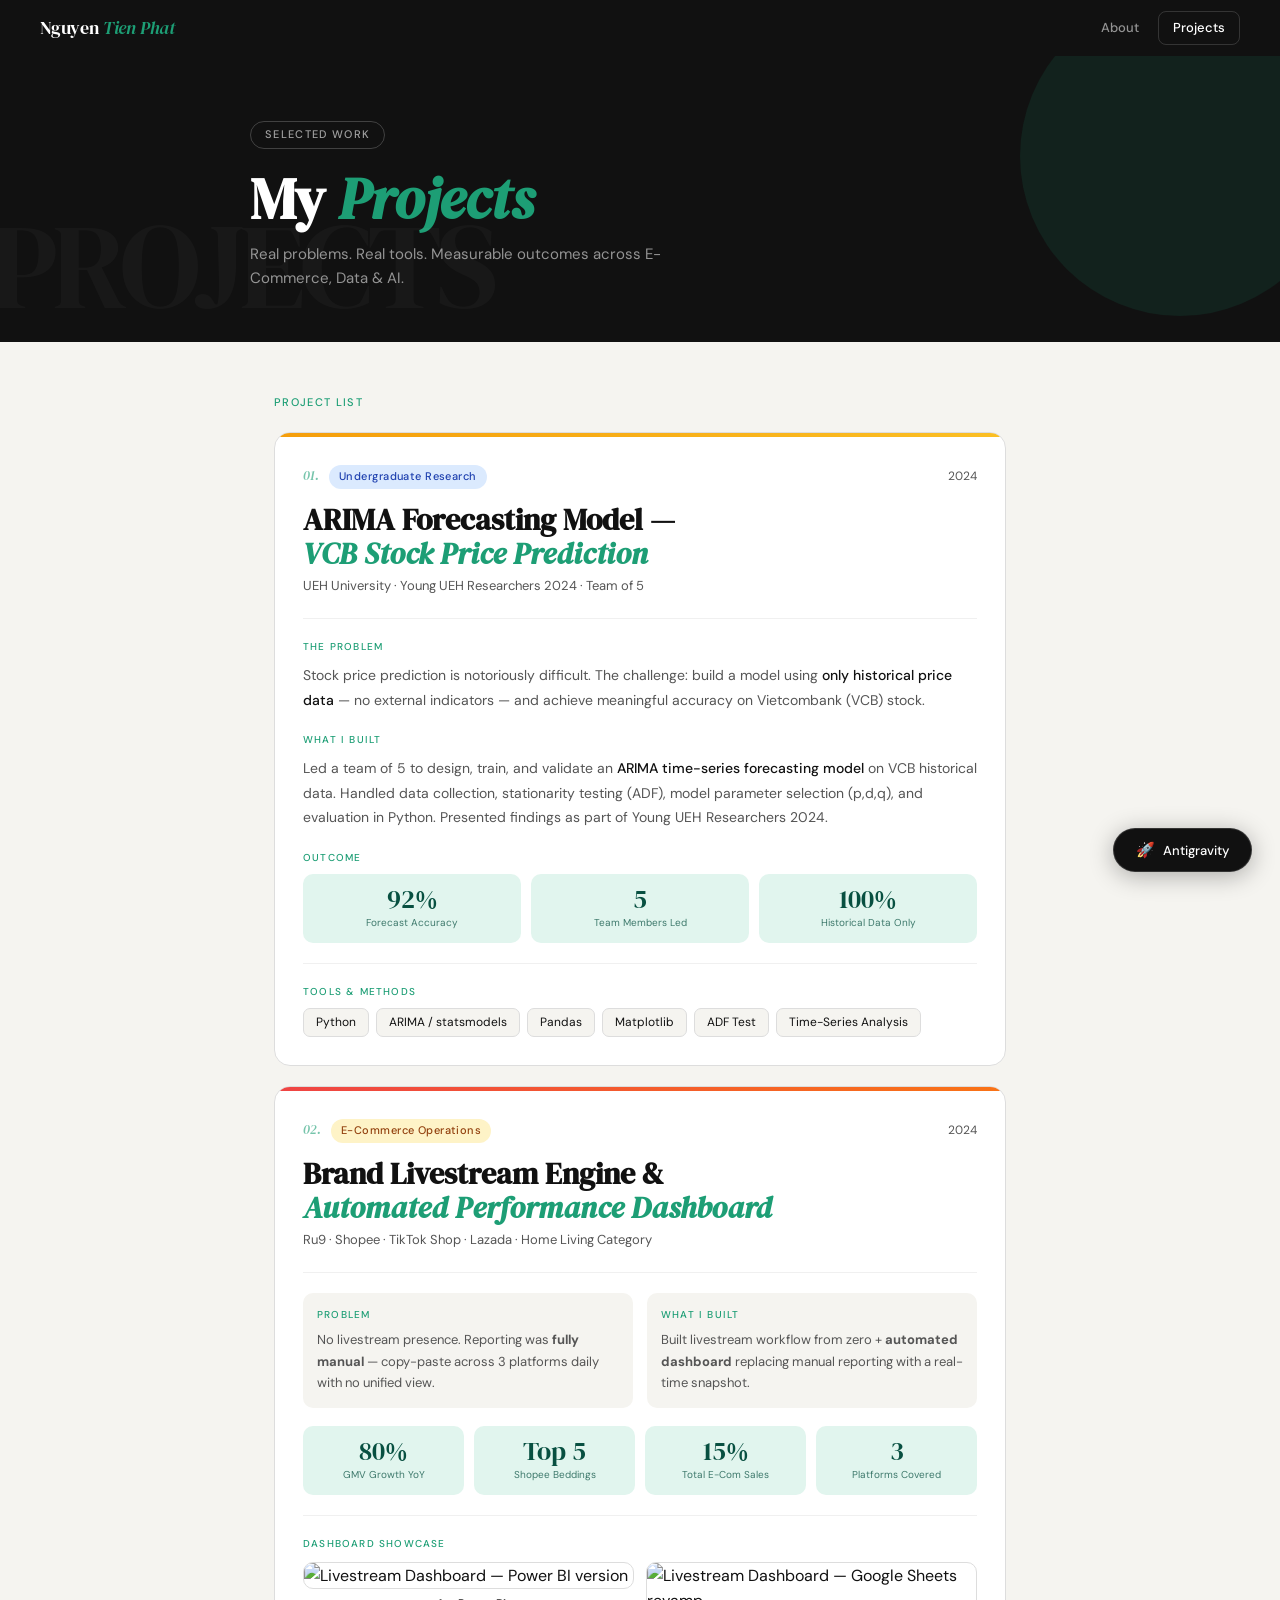
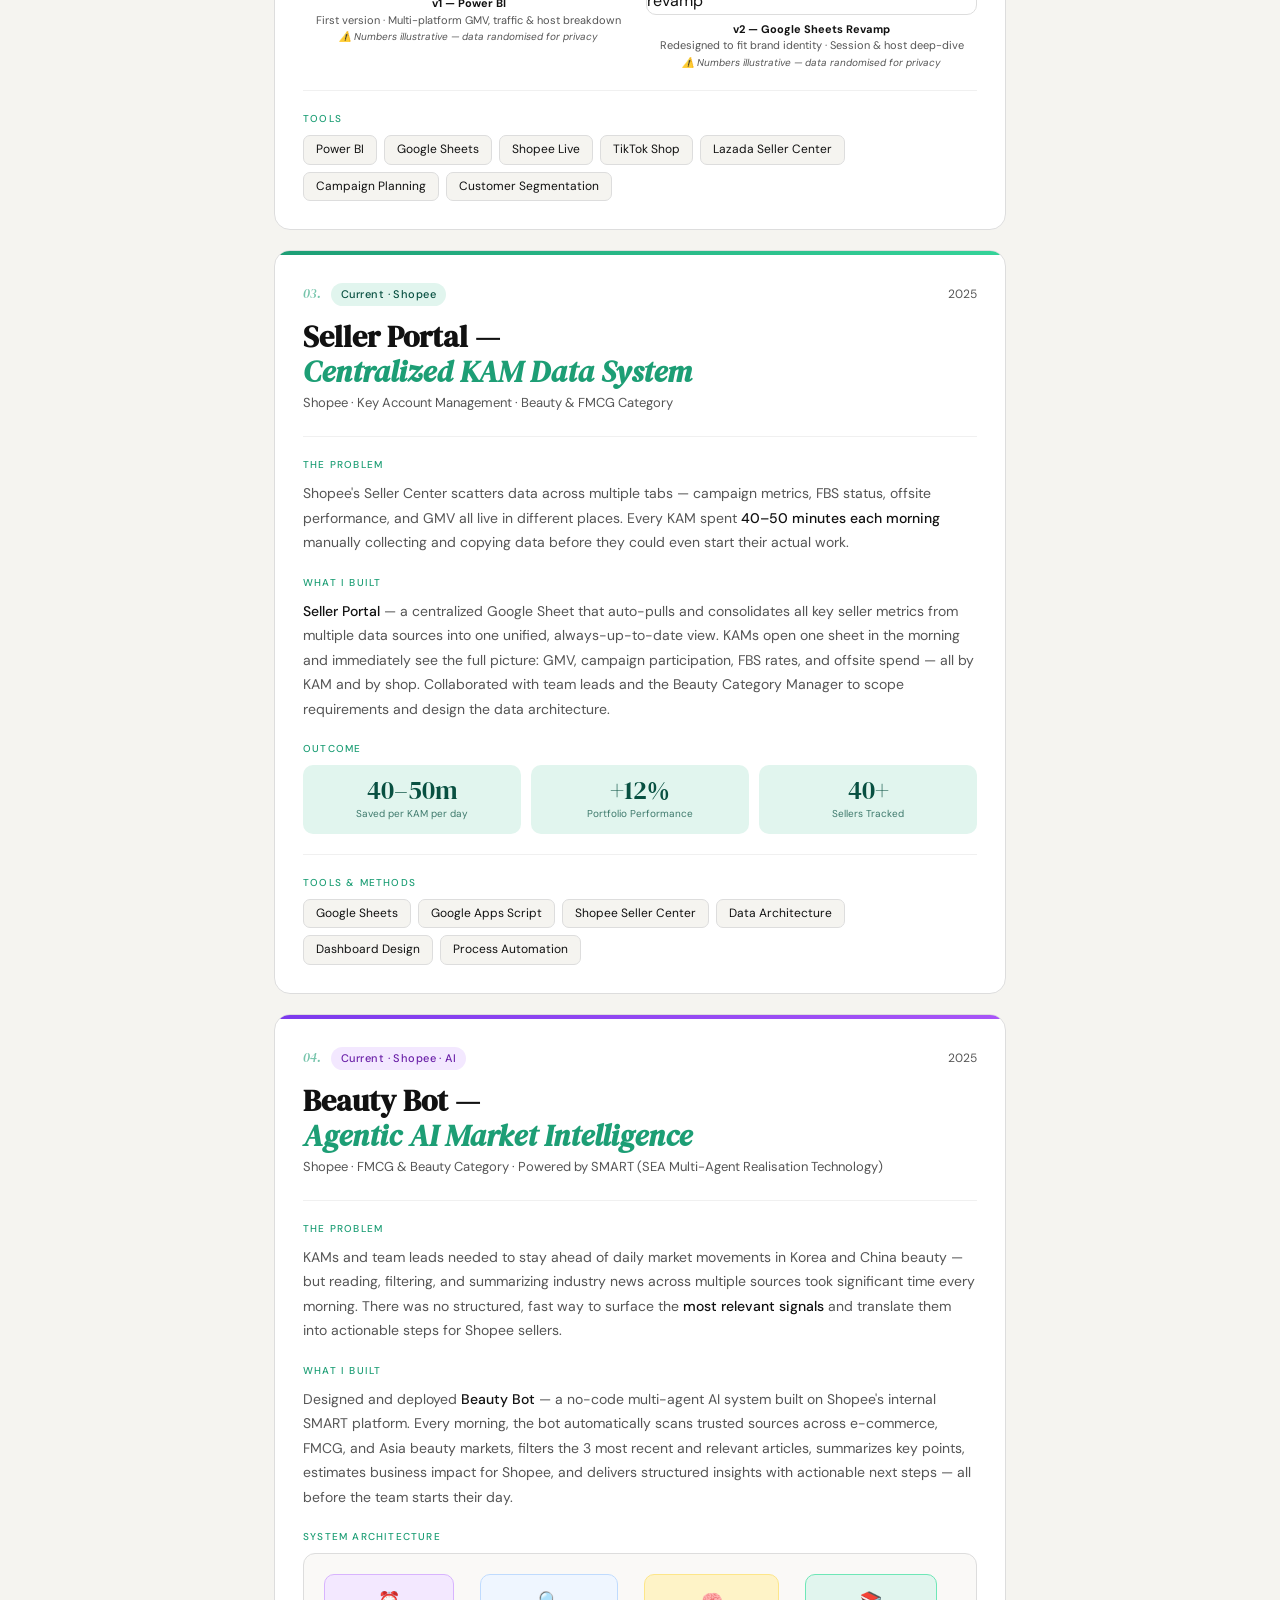
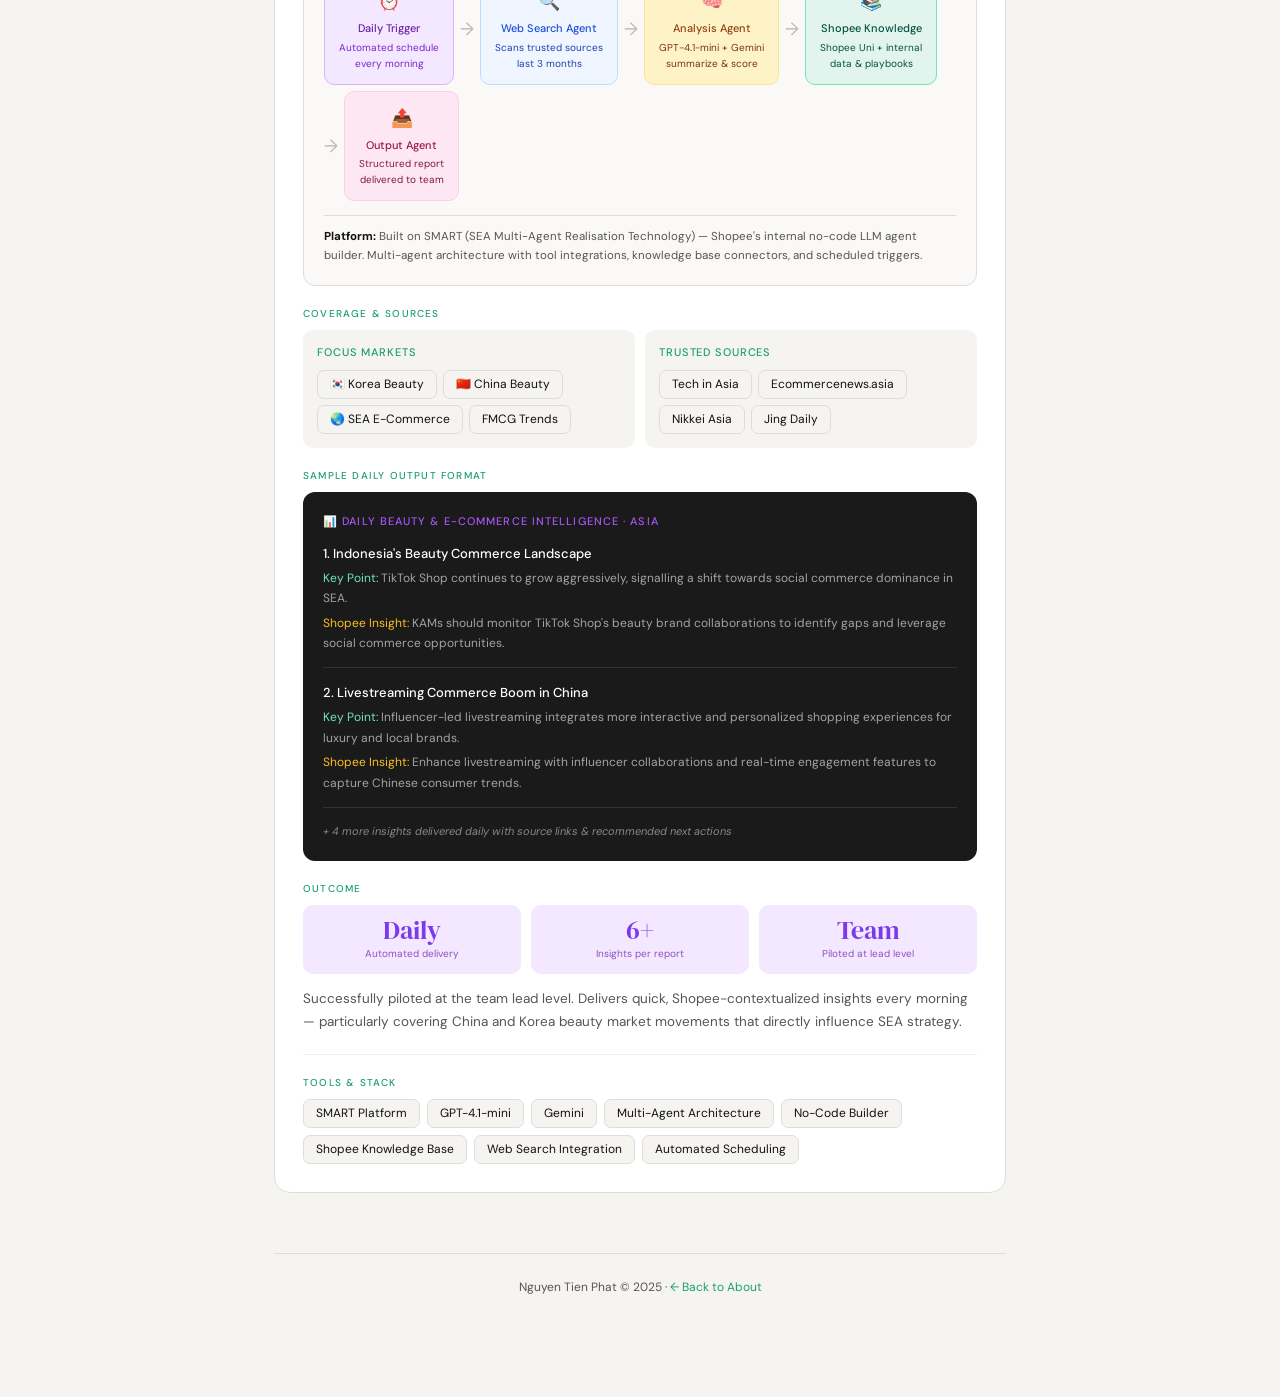
==== projects.html @ 1d7153b2 "fix: update dashboard image filenames" ====
<!DOCTYPE html>
<html lang="en">
<head>
  <meta charset="UTF-8" />
  <meta name="viewport" content="width=device-width, initial-scale=1.0"/>
  <title>Projects — Nguyen Tien Phat</title>
  <link href="https://fonts.googleapis.com/css2?family=DM+Serif+Display:ital@0;1&family=DM+Sans:wght@300;400;500&display=swap" rel="stylesheet"/>
  <style>
    :root {
      --teal: #1D9E75;
      --teal-light: #e1f5ee;
      --teal-dark: #085041;
      --ink: #111;
      --muted: #555;
      --soft: #f5f4f0;
      --border: #ddd;
      --white: #fff;
    }
    *, *::before, *::after { box-sizing: border-box; margin: 0; padding: 0; }
    body { font-family: 'DM Sans', sans-serif; background: var(--soft); color: var(--ink); line-height: 1.6; }

    /* ── NAV ── */
    .nav {
      background: var(--ink);
      padding: 0 40px;
      display: flex;
      align-items: center;
      justify-content: space-between;
      height: 56px;
      position: sticky; top: 0; z-index: 100;
    }
    .nav-logo {
      font-family: 'DM Serif Display', serif;
      font-size: 18px; color: var(--white);
      text-decoration: none; letter-spacing: -0.01em;
    }
    .nav-logo em { color: var(--teal); font-style: italic; }
    .nav-links { display: flex; gap: 4px; }
    .nav-link {
      font-size: 13px; font-weight: 500;
      color: rgba(255,255,255,0.55);
      text-decoration: none;
      padding: 6px 14px; border-radius: 8px;
      border: 0.5px solid transparent;
      transition: color 0.2s, background 0.2s;
    }
    .nav-link:hover { color: var(--white); background: rgba(255,255,255,0.07); }
    .nav-link.active { color: var(--white); border-color: rgba(255,255,255,0.15); }

    /* ── HERO ── */
    .hero {
      background: var(--ink); color: var(--white);
      padding: 64px 40px 52px;
      position: relative; overflow: hidden;
    }
    .hero::before {
      content: '';
      position: absolute; top: -60px; right: -60px;
      width: 320px; height: 320px; border-radius: 50%;
      background: var(--teal); opacity: 0.12;
    }
    .hero::after {
      content: 'PROJECTS';
      position: absolute; bottom: -20px; left: -10px;
      font-family: 'DM Serif Display', serif;
      font-size: 120px; color: rgba(255,255,255,0.03);
      white-space: nowrap; pointer-events: none; letter-spacing: -0.04em;
    }
    .hero-inner { max-width: 780px; margin: 0 auto; position: relative; }
    .hero-tag {
      display: inline-block;
      font-size: 11px; font-weight: 500; letter-spacing: 0.12em;
      text-transform: uppercase;
      border: 1px solid rgba(255,255,255,0.2);
      border-radius: 20px; padding: 4px 14px;
      margin-bottom: 18px; color: rgba(255,255,255,0.6);
    }
    .hero h1 {
      font-family: 'DM Serif Display', serif;
      font-size: clamp(36px, 6vw, 58px);
      line-height: 1.1; margin-bottom: 12px;
    }
    .hero h1 em { font-style: italic; color: var(--teal); }
    .hero-sub { font-size: 15px; color: rgba(255,255,255,0.55); max-width: 460px; }

    /* ── LAYOUT ── */
    .page { max-width: 780px; margin: 0 auto; padding: 0 24px 100px; }
    section { margin-top: 52px; }
    .section-label {
      font-size: 11px; font-weight: 500; letter-spacing: 0.12em;
      text-transform: uppercase; color: var(--teal); margin-bottom: 20px;
    }

    /* ── PROJECT CARD ── */
    .proj-card {
      background: var(--white);
      border: 0.5px solid var(--border);
      border-radius: 16px;
      margin-bottom: 20px;
      overflow: hidden;
      transition: box-shadow 0.25s, transform 0.2s;
    }
    .proj-card:hover { box-shadow: 0 6px 28px rgba(0,0,0,0.09); transform: translateY(-2px); }

    /* Card top stripe */
    .proj-stripe {
      height: 4px;
      background: var(--teal);
    }
    .proj-stripe.amber { background: linear-gradient(90deg, #f59e0b, #fbbf24); }
    .proj-stripe.coral { background: linear-gradient(90deg, #ef4444, #f97316); }
    .proj-stripe.teal  { background: linear-gradient(90deg, #1D9E75, #34d399); }

    .proj-body { padding: 28px; }

    .proj-meta {
      display: flex; align-items: center;
      gap: 10px; flex-wrap: wrap; margin-bottom: 14px;
    }
    .proj-num {
      font-family: 'DM Serif Display', serif;
      font-size: 13px; color: var(--teal); opacity: 0.6;
      font-style: italic;
    }
    .proj-badge {
      font-size: 11px; font-weight: 500;
      padding: 3px 10px; border-radius: 20px;
      letter-spacing: 0.04em;
    }
    .badge-blue  { background: #dbeafe; color: #1e40af; }
    .badge-amber { background: #fef3c7; color: #92400e; }
    .badge-green { background: var(--teal-light); color: var(--teal-dark); }
    .proj-year { font-size: 12px; color: var(--muted); margin-left: auto; }

    .proj-title {
      font-family: 'DM Serif Display', serif;
      font-size: clamp(22px, 4vw, 30px);
      line-height: 1.15; margin-bottom: 4px;
    }
    .proj-title em { font-style: italic; color: var(--teal); }
    .proj-org { font-size: 13px; color: var(--muted); margin-bottom: 22px; }

    /* Sections inside card */
    .proj-section { margin-bottom: 20px; }
    .proj-section:last-child { margin-bottom: 0; }
    .proj-section-label {
      font-size: 10px; font-weight: 500; letter-spacing: 0.12em;
      text-transform: uppercase; color: var(--teal);
      margin-bottom: 8px;
    }
    .proj-section p {
      font-size: 14px; color: var(--muted); line-height: 1.75;
    }
    .proj-section p strong { color: var(--ink); font-weight: 500; }

    /* Outcome stats */
    .outcome-row { display: flex; gap: 10px; flex-wrap: wrap; }
    .stat-box {
      background: var(--teal-light);
      border-radius: 10px; padding: 12px 20px; text-align: center; flex: 1; min-width: 90px;
    }
    .stat-val {
      font-family: 'DM Serif Display', serif;
      font-size: 26px; color: var(--teal-dark);
      display: block; line-height: 1;
    }
    .stat-lbl { font-size: 10px; color: var(--teal-dark); opacity: 0.75; margin-top: 3px; }

    /* Tool pills */
    .tool-row { display: flex; flex-wrap: wrap; gap: 7px; }
    .tool-pill {
      font-size: 12px; background: var(--soft);
      border: 0.5px solid var(--border);
      border-radius: 7px; padding: 4px 12px;
      color: var(--ink);
    }

    /* Divider inside card */
    .card-divider { border: none; border-top: 0.5px solid #f0f0f0; margin: 20px 0; }

    /* ── COMING SOON ── */
    .coming-card {
      background: var(--white);
      border: 1px dashed var(--border);
      border-radius: 16px; padding: 32px;
      text-align: center; color: var(--muted);
      margin-bottom: 20px;
    }
    .coming-icon { font-size: 28px; margin-bottom: 10px; }
    .coming-title { font-family: 'DM Serif Display', serif; font-size: 18px; color: var(--ink); margin-bottom: 6px; }
    .coming-sub { font-size: 13px; }

    /* ── FOOTER ── */
    footer {
      text-align: center; font-size: 12px; color: var(--muted);
      margin-top: 60px; padding-top: 24px;
      border-top: 0.5px solid var(--border);
    }
    footer a { color: var(--teal); text-decoration: none; }
    footer a:hover { text-decoration: underline; }

    /* ── ANIMATIONS ── */
    .fade-up { opacity: 0; transform: translateY(20px); animation: fadeUp 0.55s ease forwards; }
    @keyframes fadeUp { to { opacity: 1; transform: translateY(0); } }
    .proj-card:nth-child(1) { animation-delay: 0.05s; }
    .proj-card:nth-child(2) { animation-delay: 0.15s; }
    .proj-card:nth-child(3) { animation-delay: 0.25s; }

    @media (max-width: 600px) {
      .nav { padding: 0 20px; }
      .hero { padding: 48px 24px 40px; }
      .proj-body { padding: 20px; }
      .outcome-row { flex-direction: column; }
    }

    /* ── ANTIGRAVITY ── */
    #agBtn {
      position: fixed; bottom: 28px; right: 28px; z-index: 9999;
      background: var(--ink); color: var(--white);
      border: 1.5px solid rgba(255,255,255,0.15); border-radius: 50px;
      padding: 11px 22px; font-family: 'DM Sans', sans-serif;
      font-size: 13px; font-weight: 500; cursor: pointer;
      display: flex; align-items: center; gap: 8px;
      box-shadow: 0 4px 24px rgba(0,0,0,0.3);
      transition: background 0.2s, transform 0.2s, border-color 0.2s;
      user-select: none;
    }
    #agBtn:hover { background: #222; border-color: var(--teal); transform: translateY(-2px); }
    #agBtn.on { background: var(--teal); border-color: var(--teal); }
    #agBtn .icon { font-size: 15px; display: inline-block; transition: transform 0.5s; }
    #agBtn.on .icon { transform: rotate(180deg); }
    .ag-hint {
      position: fixed; bottom: 78px; right: 28px; z-index: 9999;
      font-size: 11.5px; color: var(--muted);
      background: var(--white); border: 0.5px solid var(--border);
      border-radius: 12px; padding: 7px 14px;
      opacity: 0; transition: opacity 0.35s; pointer-events: none;
      white-space: nowrap; box-shadow: 0 2px 12px rgba(0,0,0,0.08);
    }
    .ag-hint.show { opacity: 1; }
    .fly-el {
      position: fixed; z-index: 8888; cursor: grab;
      user-select: none; will-change: transform;
    }
    .fly-el:active { cursor: grabbing; }
  </style>
</head>
<body>

<!-- NAV -->
<nav class="nav">
  <a class="nav-logo" href="index.html">Nguyen <em>Tien Phat</em></a>
  <div class="nav-links">
    <a class="nav-link" href="index.html">About</a>
    <a class="nav-link active" href="projects.html">Projects</a>
  </div>
</nav>

<!-- ANTIGRAVITY -->
<button id="agBtn" onclick="toggleAG()">
  <span class="icon">🚀</span>
  <span id="agLabel">Antigravity</span>
</button>
<div class="ag-hint" id="agHint">Drag elements · click Reset to restore</div>

<!-- HERO -->
<div class="hero">
  <div class="hero-inner">
    <div class="hero-tag">Selected Work</div>
    <h1>My <em>Projects</em></h1>
    <p class="hero-sub">Real problems. Real tools. Measurable outcomes across E-Commerce, Data & AI.</p>
  </div>
</div>

<div class="page">
  <section>
    <div class="section-label">Project List</div>

    <!-- PROJECT 01 -->
    <div class="proj-card fade-up">
      <div class="proj-stripe amber"></div>
      <div class="proj-body">
        <div class="proj-meta">
          <span class="proj-num">01.</span>
          <span class="proj-badge badge-blue">Undergraduate Research</span>
          <span class="proj-year">2024</span>
        </div>
        <h2 class="proj-title">ARIMA Forecasting Model —<br/><em>VCB Stock Price Prediction</em></h2>
        <p class="proj-org">UEH University · Young UEH Researchers 2024 · Team of 5</p>

        <hr class="card-divider"/>

        <div class="proj-section">
          <div class="proj-section-label">The Problem</div>
          <p>Stock price prediction is notoriously difficult. The challenge: build a model using <strong>only historical price data</strong> — no external indicators — and achieve meaningful accuracy on Vietcombank (VCB) stock.</p>
        </div>

        <div class="proj-section">
          <div class="proj-section-label">What I Built</div>
          <p>Led a team of 5 to design, train, and validate an <strong>ARIMA time-series forecasting model</strong> on VCB historical data. Handled data collection, stationarity testing (ADF), model parameter selection (p,d,q), and evaluation in Python. Presented findings as part of Young UEH Researchers 2024.</p>
        </div>

        <div class="proj-section">
          <div class="proj-section-label">Outcome</div>
          <div class="outcome-row">
            <div class="stat-box">
              <span class="stat-val">92%</span>
              <div class="stat-lbl">Forecast Accuracy</div>
            </div>
            <div class="stat-box">
              <span class="stat-val">5</span>
              <div class="stat-lbl">Team Members Led</div>
            </div>
            <div class="stat-box">
              <span class="stat-val">100%</span>
              <div class="stat-lbl">Historical Data Only</div>
            </div>
          </div>
        </div>

        <hr class="card-divider"/>

        <div class="proj-section">
          <div class="proj-section-label">Tools & Methods</div>
          <div class="tool-row">
            <span class="tool-pill">Python</span>
            <span class="tool-pill">ARIMA / statsmodels</span>
            <span class="tool-pill">Pandas</span>
            <span class="tool-pill">Matplotlib</span>
            <span class="tool-pill">ADF Test</span>
            <span class="tool-pill">Time-Series Analysis</span>
          </div>
        </div>
      </div>
    </div>

    <!-- PROJECT 02 -->
    <div class="proj-card fade-up">
      <div class="proj-stripe coral"></div>
      <div class="proj-body">
        <div class="proj-meta">
          <span class="proj-num">02.</span>
          <span class="proj-badge badge-amber">E-Commerce Operations</span>
          <span class="proj-year">2024</span>
        </div>
        <h2 class="proj-title">Brand Livestream Engine &<br/><em>Automated Performance Dashboard</em></h2>
        <p class="proj-org">Ru9 · Shopee · TikTok Shop · Lazada · Home Living Category</p>

        <hr class="card-divider"/>

        <!-- Two-col: problem + what built -->
        <div style="display:grid;grid-template-columns:1fr 1fr;gap:14px;margin-bottom:18px;">
          <div style="background:var(--soft);border-radius:10px;padding:14px;">
            <div class="proj-section-label" style="margin-bottom:6px;">Problem</div>
            <p style="font-size:13px;color:var(--muted);line-height:1.65;">No livestream presence. Reporting was <strong>fully manual</strong> — copy-paste across 3 platforms daily with no unified view.</p>
          </div>
          <div style="background:var(--soft);border-radius:10px;padding:14px;">
            <div class="proj-section-label" style="margin-bottom:6px;">What I Built</div>
            <p style="font-size:13px;color:var(--muted);line-height:1.65;">Built livestream workflow from zero + <strong>automated dashboard</strong> replacing manual reporting with a real-time snapshot.</p>
          </div>
        </div>

        <!-- Outcome stats -->
        <div class="outcome-row" style="margin-bottom:18px;">
          <div class="stat-box">
            <span class="stat-val">80%</span>
            <div class="stat-lbl">GMV Growth YoY</div>
          </div>
          <div class="stat-box">
            <span class="stat-val">Top 5</span>
            <div class="stat-lbl">Shopee Beddings</div>
          </div>
          <div class="stat-box">
            <span class="stat-val">15%</span>
            <div class="stat-lbl">Total E-Com Sales</div>
          </div>
          <div class="stat-box">
            <span class="stat-val">3</span>
            <div class="stat-lbl">Platforms Covered</div>
          </div>
        </div>

        <hr class="card-divider"/>

        <!-- Dashboard images -->
        <div class="proj-section-label" style="margin-bottom:10px;">Dashboard Showcase</div>

        <div style="display:grid;grid-template-columns:1fr 1fr;gap:12px;margin-bottom:6px;">
          <!-- Image 1 -->
          <div>
            <div style="border-radius:10px;overflow:hidden;border:0.5px solid var(--border);background:#fff;">
              <img src="live_dash_1.jpg" alt="Livestream Dashboard — Power BI version" style="width:100%;display:block;"/>
            </div>
            <p style="font-size:11px;color:var(--muted);margin-top:6px;text-align:center;line-height:1.5;">
              <strong style="color:var(--ink);">v1 — Power BI</strong><br/>
              First version · Multi-platform GMV, traffic & host breakdown<br/>
              <em style="font-size:10px;">⚠️ Numbers illustrative — data randomised for privacy</em>
            </p>
          </div>
          <!-- Image 2 -->
          <div>
            <div style="border-radius:10px;overflow:hidden;border:0.5px solid var(--border);background:#fff;">
              <img src="live_dash_2.jpg" alt="Livestream Dashboard — Google Sheets revamp" style="width:100%;display:block;"/>
            </div>
            <p style="font-size:11px;color:var(--muted);margin-top:6px;text-align:center;line-height:1.5;">
              <strong style="color:var(--ink);">v2 — Google Sheets Revamp</strong><br/>
              Redesigned to fit brand identity · Session & host deep-dive<br/>
              <em style="font-size:10px;">⚠️ Numbers illustrative — data randomised for privacy</em>
            </p>
          </div>
        </div>

        <hr class="card-divider"/>

        <div class="proj-section">
          <div class="proj-section-label">Tools</div>
          <div class="tool-row">
            <span class="tool-pill">Power BI</span>
            <span class="tool-pill">Google Sheets</span>
            <span class="tool-pill">Shopee Live</span>
            <span class="tool-pill">TikTok Shop</span>
            <span class="tool-pill">Lazada Seller Center</span>
            <span class="tool-pill">Campaign Planning</span>
            <span class="tool-pill">Customer Segmentation</span>
          </div>
        </div>
      </div>
    </div>

    <!-- PROJECT 03 -->
    <div class="proj-card fade-up">
      <div class="proj-stripe teal"></div>
      <div class="proj-body">
        <div class="proj-meta">
          <span class="proj-num">03.</span>
          <span class="proj-badge badge-green">Current · Shopee</span>
          <span class="proj-year">2025</span>
        </div>
        <h2 class="proj-title">Seller Portal —<br/><em>Centralized KAM Data System</em></h2>
        <p class="proj-org">Shopee · Key Account Management · Beauty & FMCG Category</p>

        <hr class="card-divider"/>

        <div class="proj-section">
          <div class="proj-section-label">The Problem</div>
          <p>Shopee's Seller Center scatters data across multiple tabs — campaign metrics, FBS status, offsite performance, and GMV all live in different places. Every KAM spent <strong>40–50 minutes each morning</strong> manually collecting and copying data before they could even start their actual work.</p>
        </div>

        <div class="proj-section">
          <div class="proj-section-label">What I Built</div>
          <p><strong>Seller Portal</strong> — a centralized Google Sheet that auto-pulls and consolidates all key seller metrics from multiple data sources into one unified, always-up-to-date view. KAMs open one sheet in the morning and immediately see the full picture: GMV, campaign participation, FBS rates, and offsite spend — all by KAM and by shop. Collaborated with team leads and the Beauty Category Manager to scope requirements and design the data architecture.</p>
        </div>

        <div class="proj-section">
          <div class="proj-section-label">Outcome</div>
          <div class="outcome-row">
            <div class="stat-box">
              <span class="stat-val">40–50m</span>
              <div class="stat-lbl">Saved per KAM per day</div>
            </div>
            <div class="stat-box">
              <span class="stat-val">+12%</span>
              <div class="stat-lbl">Portfolio Performance</div>
            </div>
            <div class="stat-box">
              <span class="stat-val">40+</span>
              <div class="stat-lbl">Sellers Tracked</div>
            </div>
          </div>
        </div>

        <hr class="card-divider"/>

        <div class="proj-section">
          <div class="proj-section-label">Tools & Methods</div>
          <div class="tool-row">
            <span class="tool-pill">Google Sheets</span>
            <span class="tool-pill">Google Apps Script</span>
            <span class="tool-pill">Shopee Seller Center</span>
            <span class="tool-pill">Data Architecture</span>
            <span class="tool-pill">Dashboard Design</span>
            <span class="tool-pill">Process Automation</span>
          </div>
        </div>
      </div>
    </div>

    <!-- PROJECT 04 — BEAUTY BOT -->
    <div class="proj-card fade-up" id="beauty-bot">
      <div class="proj-stripe" style="background: linear-gradient(90deg, #7c3aed, #a855f7);"></div>
      <div class="proj-body">
        <div class="proj-meta">
          <span class="proj-num">04.</span>
          <span class="proj-badge" style="background:#f3e8ff;color:#6b21a8;">Current · Shopee · AI</span>
          <span class="proj-year">2025</span>
        </div>
        <h2 class="proj-title">Beauty Bot —<br/><em>Agentic AI Market Intelligence</em></h2>
        <p class="proj-org">Shopee · FMCG & Beauty Category · Powered by SMART (SEA Multi-Agent Realisation Technology)</p>

        <hr class="card-divider"/>

        <!-- THE PROBLEM -->
        <div class="proj-section">
          <div class="proj-section-label">The Problem</div>
          <p>KAMs and team leads needed to stay ahead of daily market movements in Korea and China beauty — but reading, filtering, and summarizing industry news across multiple sources took significant time every morning. There was no structured, fast way to surface the <strong>most relevant signals</strong> and translate them into actionable steps for Shopee sellers.</p>
        </div>

        <!-- WHAT I BUILT -->
        <div class="proj-section">
          <div class="proj-section-label">What I Built</div>
          <p>Designed and deployed <strong>Beauty Bot</strong> — a no-code multi-agent AI system built on Shopee's internal SMART platform. Every morning, the bot automatically scans trusted sources across e-commerce, FMCG, and Asia beauty markets, filters the 3 most recent and relevant articles, summarizes key points, estimates business impact for Shopee, and delivers structured insights with actionable next steps — all before the team starts their day.</p>
        </div>

        <!-- ARCHITECTURE -->
        <div class="proj-section">
          <div class="proj-section-label">System Architecture</div>

          <!-- Architecture flow diagram -->
          <div style="background:#faf9f7;border:0.5px solid var(--border);border-radius:12px;padding:20px;margin-bottom:16px;overflow-x:auto;">
            <div style="display:flex;align-items:center;gap:6px;flex-wrap:wrap;min-width:500px;">

              <!-- Step 1 -->
              <div style="background:#f3e8ff;border:0.5px solid #d8b4fe;border-radius:10px;padding:12px 14px;text-align:center;min-width:110px;">
                <div style="font-size:18px;margin-bottom:4px;">⏰</div>
                <div style="font-size:11px;font-weight:500;color:#6b21a8;">Daily Trigger</div>
                <div style="font-size:10px;color:#7e22ce;margin-top:2px;">Automated schedule<br/>every morning</div>
              </div>

              <div style="font-size:18px;color:#bbb;">→</div>

              <!-- Step 2 -->
              <div style="background:#eff6ff;border:0.5px solid #bfdbfe;border-radius:10px;padding:12px 14px;text-align:center;min-width:110px;">
                <div style="font-size:18px;margin-bottom:4px;">🔍</div>
                <div style="font-size:11px;font-weight:500;color:#1d4ed8;">Web Search Agent</div>
                <div style="font-size:10px;color:#1e40af;margin-top:2px;">Scans trusted sources<br/>last 3 months</div>
              </div>

              <div style="font-size:18px;color:#bbb;">→</div>

              <!-- Step 3 -->
              <div style="background:#fef3c7;border:0.5px solid #fde68a;border-radius:10px;padding:12px 14px;text-align:center;min-width:110px;">
                <div style="font-size:18px;margin-bottom:4px;">🧠</div>
                <div style="font-size:11px;font-weight:500;color:#92400e;">Analysis Agent</div>
                <div style="font-size:10px;color:#78350f;margin-top:2px;">GPT-4.1-mini + Gemini<br/>summarize & score</div>
              </div>

              <div style="font-size:18px;color:#bbb;">→</div>

              <!-- Step 4 -->
              <div style="background:var(--teal-light);border:0.5px solid #6ee7b7;border-radius:10px;padding:12px 14px;text-align:center;min-width:110px;">
                <div style="font-size:18px;margin-bottom:4px;">📚</div>
                <div style="font-size:11px;font-weight:500;color:var(--teal-dark);">Shopee Knowledge</div>
                <div style="font-size:10px;color:var(--teal-dark);margin-top:2px;">Shopee Uni + internal<br/>data & playbooks</div>
              </div>

              <div style="font-size:18px;color:#bbb;">→</div>

              <!-- Step 5 -->
              <div style="background:#fce7f3;border:0.5px solid #fbcfe8;border-radius:10px;padding:12px 14px;text-align:center;min-width:110px;">
                <div style="font-size:18px;margin-bottom:4px;">📤</div>
                <div style="font-size:11px;font-weight:500;color:#9d174d;">Output Agent</div>
                <div style="font-size:10px;color:#831843;margin-top:2px;">Structured report<br/>delivered to team</div>
              </div>

            </div>

            <!-- Platform note -->
            <div style="margin-top:14px;padding-top:12px;border-top:0.5px solid var(--border);font-size:11.5px;color:var(--muted);">
              <strong style="color:var(--ink);">Platform:</strong> Built on SMART (SEA Multi-Agent Realisation Technology) — Shopee's internal no-code LLM agent builder. Multi-agent architecture with tool integrations, knowledge base connectors, and scheduled triggers.
            </div>
          </div>
        </div>

        <!-- SOURCES & FOCUS -->
        <div class="proj-section">
          <div class="proj-section-label">Coverage & Sources</div>
          <div style="display:grid;grid-template-columns:1fr 1fr;gap:10px;">
            <div style="background:var(--soft);border-radius:10px;padding:14px;">
              <div style="font-size:11px;font-weight:500;color:var(--teal);text-transform:uppercase;letter-spacing:0.08em;margin-bottom:8px;">Focus Markets</div>
              <div style="display:flex;flex-wrap:wrap;gap:6px;">
                <span class="tool-pill">🇰🇷 Korea Beauty</span>
                <span class="tool-pill">🇨🇳 China Beauty</span>
                <span class="tool-pill">🌏 SEA E-Commerce</span>
                <span class="tool-pill">FMCG Trends</span>
              </div>
            </div>
            <div style="background:var(--soft);border-radius:10px;padding:14px;">
              <div style="font-size:11px;font-weight:500;color:var(--teal);text-transform:uppercase;letter-spacing:0.08em;margin-bottom:8px;">Trusted Sources</div>
              <div style="display:flex;flex-wrap:wrap;gap:6px;">
                <span class="tool-pill">Tech in Asia</span>
                <span class="tool-pill">Ecommercenews.asia</span>
                <span class="tool-pill">Nikkei Asia</span>
                <span class="tool-pill">Jing Daily</span>
              </div>
            </div>
          </div>
        </div>

        <!-- SAMPLE OUTPUT -->
        <div class="proj-section">
          <div class="proj-section-label">Sample Daily Output Format</div>
          <div style="background:#1a1a1a;border-radius:12px;padding:20px;color:#e5e5e5;font-size:13px;line-height:1.7;">
            <div style="color:#a855f7;font-size:11px;font-weight:500;letter-spacing:0.1em;text-transform:uppercase;margin-bottom:12px;">📊 Daily Beauty & E-Commerce Intelligence · Asia</div>

            <div style="margin-bottom:14px;">
              <div style="color:#fff;font-weight:500;margin-bottom:3px;">1. Indonesia's Beauty Commerce Landscape</div>
              <div style="color:#a3a3a3;font-size:12px;margin-bottom:4px;"><span style="color:#6ee7b7;">Key Point:</span> TikTok Shop continues to grow aggressively, signalling a shift towards social commerce dominance in SEA.</div>
              <div style="color:#a3a3a3;font-size:12px;"><span style="color:#fbbf24;">Shopee Insight:</span> KAMs should monitor TikTok Shop's beauty brand collaborations to identify gaps and leverage social commerce opportunities.</div>
            </div>

            <div style="border-top:0.5px solid #333;padding-top:14px;margin-bottom:14px;">
              <div style="color:#fff;font-weight:500;margin-bottom:3px;">2. Livestreaming Commerce Boom in China</div>
              <div style="color:#a3a3a3;font-size:12px;margin-bottom:4px;"><span style="color:#6ee7b7;">Key Point:</span> Influencer-led livestreaming integrates more interactive and personalized shopping experiences for luxury and local brands.</div>
              <div style="color:#a3a3a3;font-size:12px;"><span style="color:#fbbf24;">Shopee Insight:</span> Enhance livestreaming with influencer collaborations and real-time engagement features to capture Chinese consumer trends.</div>
            </div>

            <div style="border-top:0.5px solid #333;padding-top:14px;">
              <div style="color:#888;font-size:11px;font-style:italic;">+ 4 more insights delivered daily with source links & recommended next actions</div>
            </div>
          </div>
        </div>

        <!-- OUTCOME -->
        <div class="proj-section">
          <div class="proj-section-label">Outcome</div>
          <div class="outcome-row">
            <div class="stat-box" style="background:#f3e8ff;border-color:#d8b4fe;">
              <span class="stat-val" style="color:#7c3aed;">Daily</span>
              <div class="stat-lbl" style="color:#6b21a8;">Automated delivery</div>
            </div>
            <div class="stat-box" style="background:#f3e8ff;border-color:#d8b4fe;">
              <span class="stat-val" style="color:#7c3aed;">6+</span>
              <div class="stat-lbl" style="color:#6b21a8;">Insights per report</div>
            </div>
            <div class="stat-box" style="background:#f3e8ff;border-color:#d8b4fe;">
              <span class="stat-val" style="color:#7c3aed;">Team</span>
              <div class="stat-lbl" style="color:#6b21a8;">Piloted at lead level</div>
            </div>
          </div>
          <p style="font-size:13.5px;color:var(--muted);margin-top:14px;line-height:1.7;">Successfully piloted at the team lead level. Delivers quick, Shopee-contextualized insights every morning — particularly covering China and Korea beauty market movements that directly influence SEA strategy.</p>
        </div>

        <hr class="card-divider"/>

        <!-- TOOLS -->
        <div class="proj-section">
          <div class="proj-section-label">Tools & Stack</div>
          <div class="tool-row">
            <span class="tool-pill">SMART Platform</span>
            <span class="tool-pill">GPT-4.1-mini</span>
            <span class="tool-pill">Gemini</span>
            <span class="tool-pill">Multi-Agent Architecture</span>
            <span class="tool-pill">No-Code Builder</span>
            <span class="tool-pill">Shopee Knowledge Base</span>
            <span class="tool-pill">Web Search Integration</span>
            <span class="tool-pill">Automated Scheduling</span>
          </div>
        </div>
      </div>
    </div>

  </section>

  <footer>
    Nguyen Tien Phat © 2025 ·
    <a href="index.html">← Back to About</a>
  </footer>
</div>

<script>
// ─── ANTIGRAVITY (same engine as index.html) ──────────────────────────
let agActive = false, particles = [], rafId = null;
let dragTarget = null, dragOffX = 0, dragOffY = 0;
let lastMX = 0, lastMY = 0, velX = 0, velY = 0;

const SELECTORS = [
  '.hero-tag','.hero h1','.hero-sub',
  '.proj-num','.proj-title','.proj-org',
  '.proj-badge','.stat-box','.tool-pill',
  '.section-label','footer'
];

function toggleAG() { agActive ? resetAG() : launchAG(); }

function launchAG() {
  agActive = true;
  document.getElementById('agBtn').classList.add('on');
  document.getElementById('agLabel').textContent = 'Reset ↺';
  document.getElementById('agHint').classList.add('show');

  const collected = [];
  SELECTORS.forEach(sel => document.querySelectorAll(sel).forEach(el => collected.push(el)));

  particles = [];
  collected.forEach(el => {
    const rect = el.getBoundingClientRect();
    if (!rect.width || !rect.height) return;

    const fly = document.createElement('div');
    fly.className = 'fly-el';
    fly.innerHTML = el.innerHTML || el.textContent;
    const cs = getComputedStyle(el);
    fly.style.cssText = `
      left:${rect.left}px; top:${rect.top}px;
      width:${rect.width}px; min-height:${rect.height}px;
      padding:${cs.padding};
      background:${cs.backgroundColor !== 'rgba(0, 0, 0, 0)' ? cs.backgroundColor : 'transparent'};
      color:${cs.color}; font-size:${cs.fontSize};
      font-family:${cs.fontFamily}; font-weight:${cs.fontWeight};
      font-style:${cs.fontStyle}; border-radius:${cs.borderRadius};
      border:${cs.border}; display:flex; align-items:center;
      justify-content:center; text-align:center; overflow:hidden;
      box-sizing:border-box;
    `;
    document.body.appendChild(fly);

    const p = {
      el, fly,
      x: rect.left + rect.width / 2,
      y: rect.top + rect.height / 2,
      w: rect.width, h: rect.height,
      vx: (Math.random() - 0.5) * 6,
      vy: -(Math.random() * 10 + 5),
      rot: 0, vrot: (Math.random() - 0.5) * 4,
    };
    particles.push(p);
    el.dataset.origVis = el.style.visibility;
    el.style.visibility = 'hidden';

    fly.addEventListener('mousedown', e => beginDrag(e, p));
    fly.addEventListener('touchstart', e => beginDragTouch(e, p), { passive: false });
  });

  window.scrollTo({ top: 0, behavior: 'smooth' });
  window.addEventListener('mousemove', onMove);
  window.addEventListener('mouseup', onUp);
  window.addEventListener('touchmove', onMoveTouch, { passive: false });
  window.addEventListener('touchend', onUp);
  loop();
}

function loop() {
  if (!agActive) return;
  const W = window.innerWidth, H = window.innerHeight;
  particles.forEach(p => {
    if (p === dragTarget) return;
    p.vy += -0.4; p.vx *= 0.988; p.vy *= 0.988;
    p.rot += p.vrot; p.vrot *= 0.99;
    p.x += p.vx; p.y += p.vy;
    const hw = p.w/2, hh = p.h/2;
    if (p.x-hw<0)  { p.x=hw;   p.vx= Math.abs(p.vx)*0.5; }
    if (p.x+hw>W)  { p.x=W-hw; p.vx=-Math.abs(p.vx)*0.5; }
    if (p.y-hh<0)  { p.y=hh;   p.vy= Math.abs(p.vy)*0.5; }
    if (p.y+hh>H)  { p.y=H-hh; p.vy=-Math.abs(p.vy)*0.5; }
    p.fly.style.left = (p.x-hw)+'px';
    p.fly.style.top  = (p.y-hh)+'px';
    p.fly.style.transform = `rotate(${p.rot}deg)`;
    p.fly.style.position = 'fixed';
  });
  rafId = requestAnimationFrame(loop);
}

function beginDrag(e,p) { e.preventDefault(); dragTarget=p; dragOffX=e.clientX-p.x; dragOffY=e.clientY-p.y; lastMX=e.clientX; lastMY=e.clientY; velX=velY=0; }
function beginDragTouch(e,p) { e.preventDefault(); const t=e.touches[0]; dragTarget=p; dragOffX=t.clientX-p.x; dragOffY=t.clientY-p.y; lastMX=t.clientX; lastMY=t.clientY; velX=velY=0; }
function onMove(e) { if(!dragTarget)return; velX=e.clientX-lastMX; velY=e.clientY-lastMY; lastMX=e.clientX; lastMY=e.clientY; dragTarget.x=e.clientX-dragOffX; dragTarget.y=e.clientY-dragOffY; dragTarget.fly.style.left=(dragTarget.x-dragTarget.w/2)+'px'; dragTarget.fly.style.top=(dragTarget.y-dragTarget.h/2)+'px'; }
function onMoveTouch(e) { if(!dragTarget)return; const t=e.touches[0]; velX=t.clientX-lastMX; velY=t.clientY-lastMY; lastMX=t.clientX; lastMY=t.clientY; dragTarget.x=t.clientX-dragOffX; dragTarget.y=t.clientY-dragOffY; dragTarget.fly.style.left=(dragTarget.x-dragTarget.w/2)+'px'; dragTarget.fly.style.top=(dragTarget.y-dragTarget.h/2)+'px'; }
function onUp() { if(!dragTarget)return; dragTarget.vx=velX*0.7; dragTarget.vy=velY*0.7; dragTarget.vrot=(Math.random()-0.5)*6; dragTarget=null; }

function resetAG() {
  agActive=false; cancelAnimationFrame(rafId);
  particles.forEach(p=>{ p.fly.remove(); p.el.style.visibility=p.el.dataset.origVis||''; });
  particles=[]; dragTarget=null;
  window.removeEventListener('mousemove',onMove);
  window.removeEventListener('mouseup',onUp);
  window.removeEventListener('touchmove',onMoveTouch);
  window.removeEventListener('touchend',onUp);
  document.getElementById('agBtn').classList.remove('on');
  document.getElementById('agLabel').textContent='Antigravity';
  document.getElementById('agHint').classList.remove('show');
}
</script>
</body>
</html>
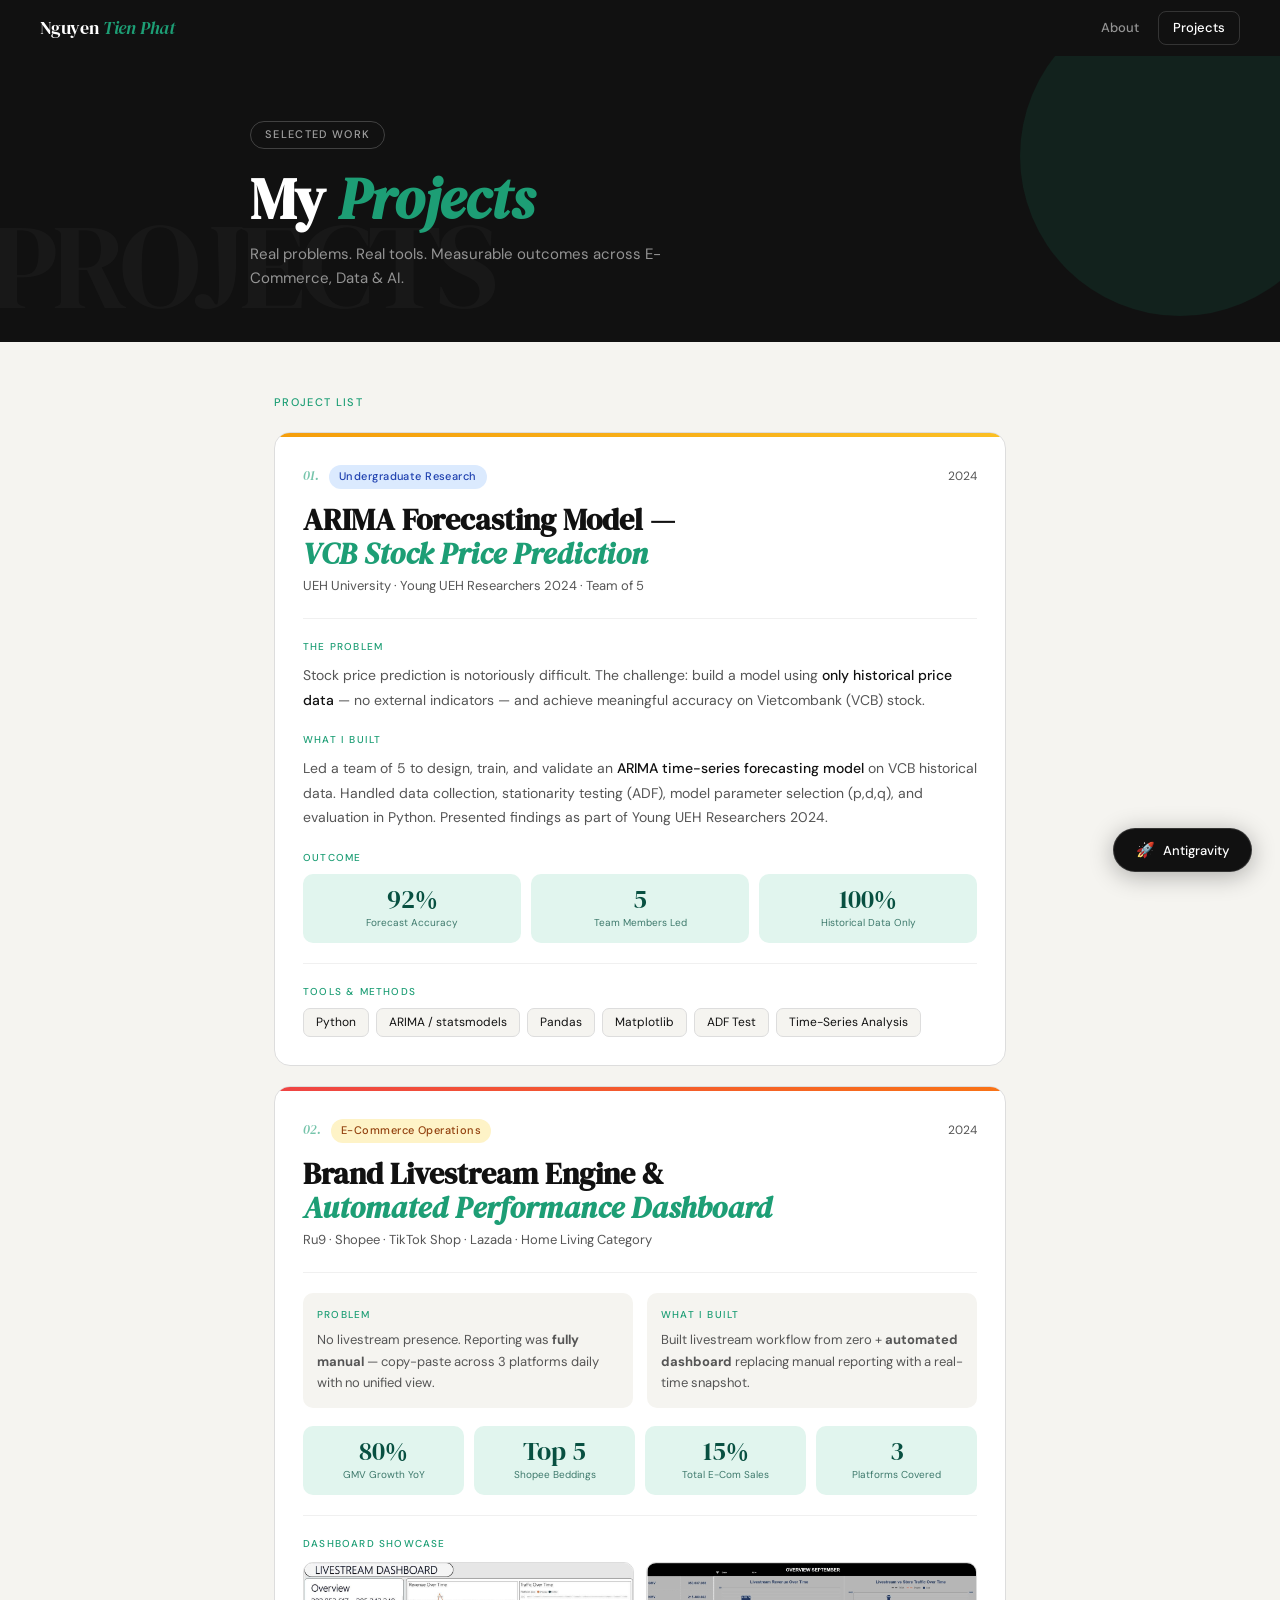
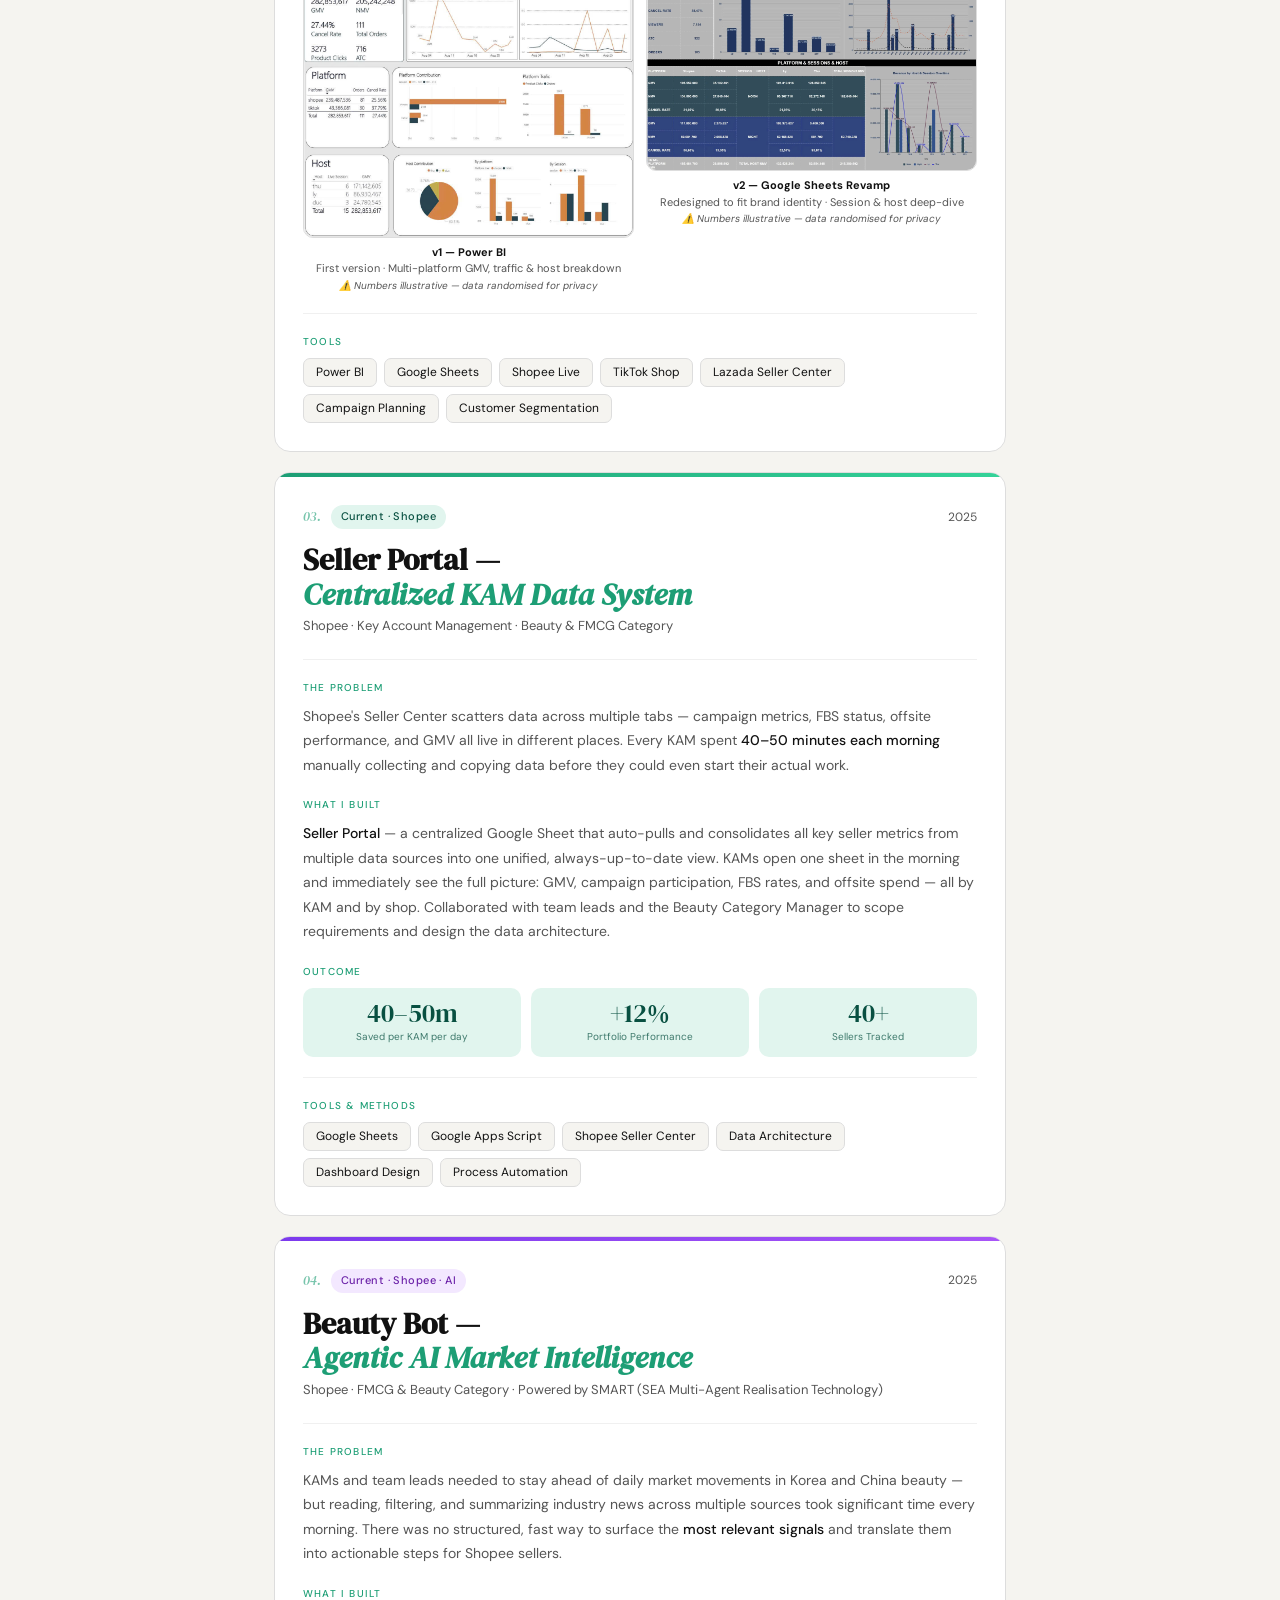
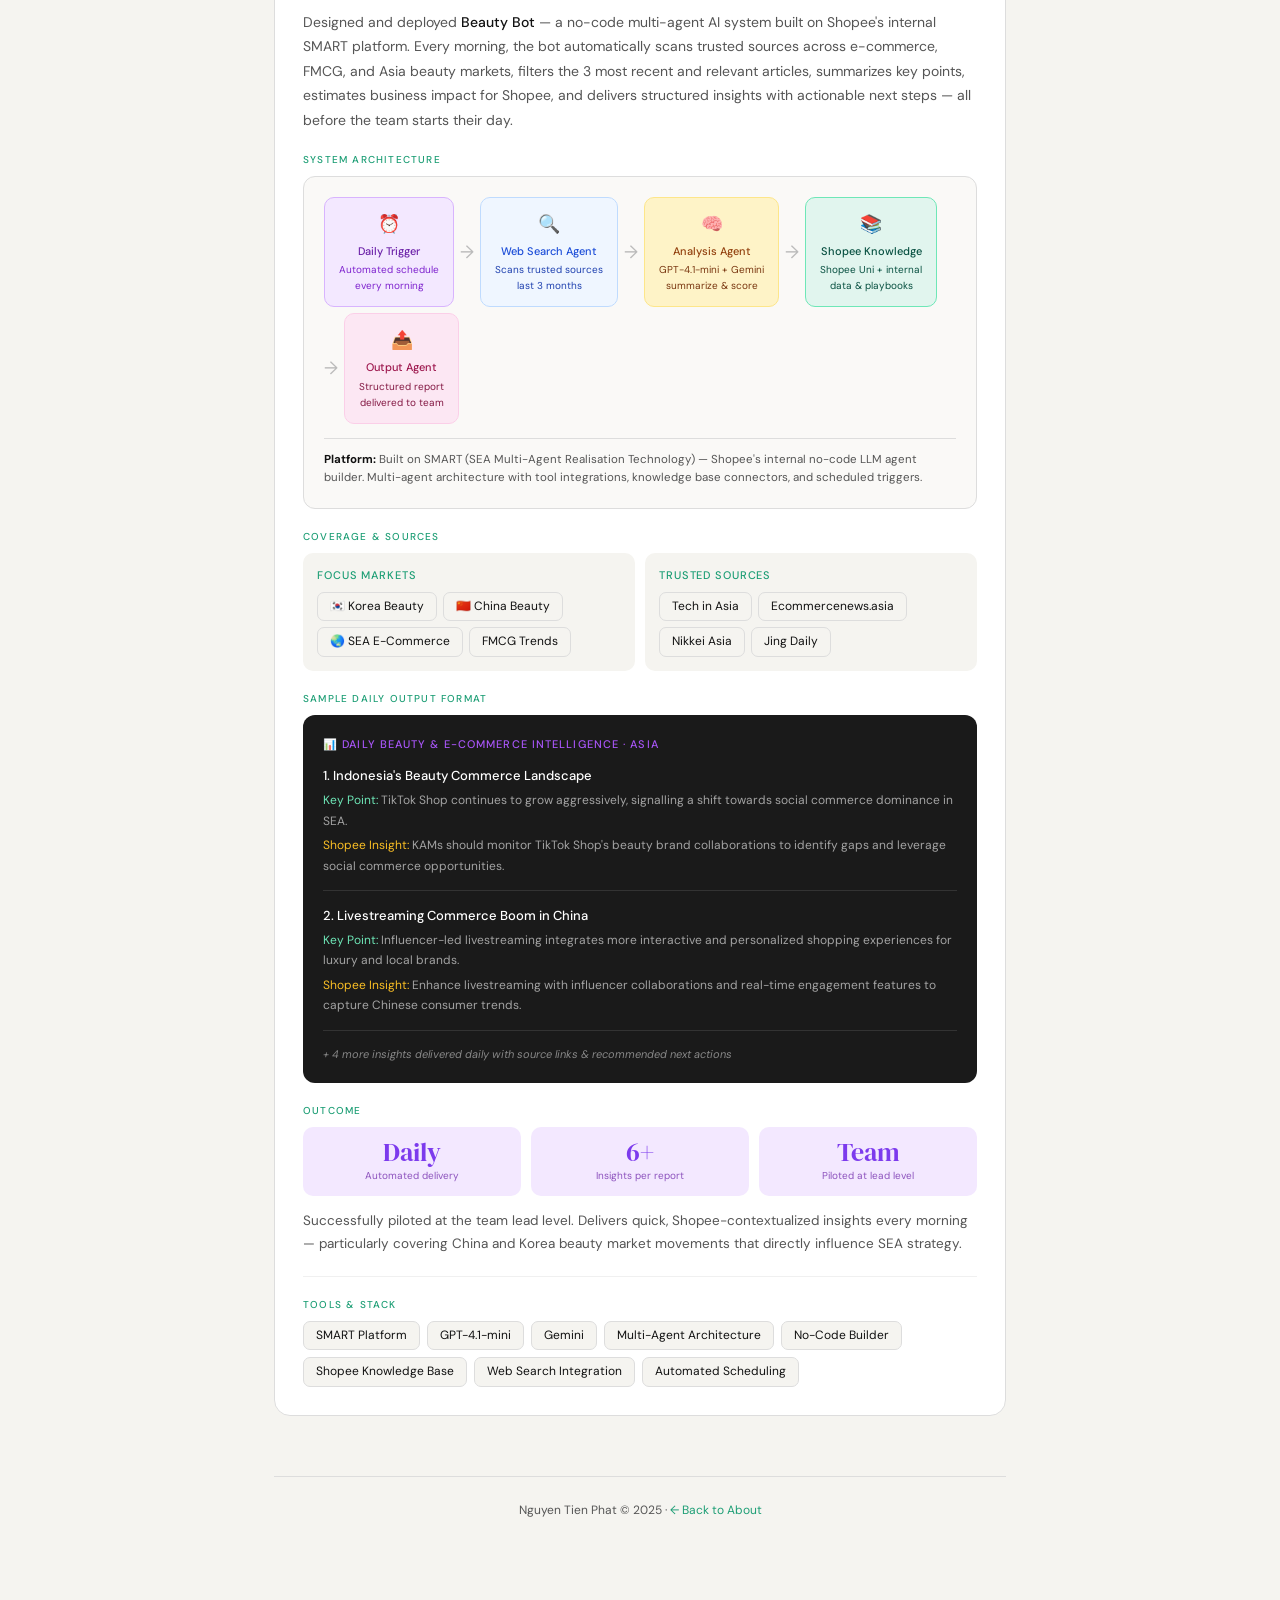
==== commit f2aa3392: "fix image in dashboard 2 error" ====
--- a/projects.html
+++ b/projects.html
@@ -1,10 +1,13 @@
 <!DOCTYPE html>
 <html lang="en">
+
 <head>
   <meta charset="UTF-8" />
-  <meta name="viewport" content="width=device-width, initial-scale=1.0"/>
+  <meta name="viewport" content="width=device-width, initial-scale=1.0" />
   <title>Projects — Nguyen Tien Phat</title>
-  <link href="https://fonts.googleapis.com/css2?family=DM+Serif+Display:ital@0;1&family=DM+Sans:wght@300;400;500&display=swap" rel="stylesheet"/>
+  <link
+    href="https://fonts.googleapis.com/css2?family=DM+Serif+Display:ital@0;1&family=DM+Sans:wght@300;400;500&display=swap"
+    rel="stylesheet" />
   <style>
     :root {
       --teal: #1D9E75;
@@ -16,8 +19,21 @@
       --border: #ddd;
       --white: #fff;
     }
-    *, *::before, *::after { box-sizing: border-box; margin: 0; padding: 0; }
-    body { font-family: 'DM Sans', sans-serif; background: var(--soft); color: var(--ink); line-height: 1.6; }
+
+    *,
+    *::before,
+    *::after {
+      box-sizing: border-box;
+      margin: 0;
+      padding: 0;
+    }
+
+    body {
+      font-family: 'DM Sans', sans-serif;
+      background: var(--soft);
+      color: var(--ink);
+      line-height: 1.6;
+    }
 
     /* ── NAV ── */
     .nav {
@@ -27,68 +43,139 @@
       align-items: center;
       justify-content: space-between;
       height: 56px;
-      position: sticky; top: 0; z-index: 100;
-    }
+      position: sticky;
+      top: 0;
+      z-index: 100;
+    }
+
     .nav-logo {
       font-family: 'DM Serif Display', serif;
-      font-size: 18px; color: var(--white);
-      text-decoration: none; letter-spacing: -0.01em;
-    }
-    .nav-logo em { color: var(--teal); font-style: italic; }
-    .nav-links { display: flex; gap: 4px; }
+      font-size: 18px;
+      color: var(--white);
+      text-decoration: none;
+      letter-spacing: -0.01em;
+    }
+
+    .nav-logo em {
+      color: var(--teal);
+      font-style: italic;
+    }
+
+    .nav-links {
+      display: flex;
+      gap: 4px;
+    }
+
     .nav-link {
-      font-size: 13px; font-weight: 500;
-      color: rgba(255,255,255,0.55);
+      font-size: 13px;
+      font-weight: 500;
+      color: rgba(255, 255, 255, 0.55);
       text-decoration: none;
-      padding: 6px 14px; border-radius: 8px;
+      padding: 6px 14px;
+      border-radius: 8px;
       border: 0.5px solid transparent;
       transition: color 0.2s, background 0.2s;
     }
-    .nav-link:hover { color: var(--white); background: rgba(255,255,255,0.07); }
-    .nav-link.active { color: var(--white); border-color: rgba(255,255,255,0.15); }
+
+    .nav-link:hover {
+      color: var(--white);
+      background: rgba(255, 255, 255, 0.07);
+    }
+
+    .nav-link.active {
+      color: var(--white);
+      border-color: rgba(255, 255, 255, 0.15);
+    }
 
     /* ── HERO ── */
     .hero {
-      background: var(--ink); color: var(--white);
+      background: var(--ink);
+      color: var(--white);
       padding: 64px 40px 52px;
-      position: relative; overflow: hidden;
-    }
+      position: relative;
+      overflow: hidden;
+    }
+
     .hero::before {
       content: '';
-      position: absolute; top: -60px; right: -60px;
-      width: 320px; height: 320px; border-radius: 50%;
-      background: var(--teal); opacity: 0.12;
-    }
+      position: absolute;
+      top: -60px;
+      right: -60px;
+      width: 320px;
+      height: 320px;
+      border-radius: 50%;
+      background: var(--teal);
+      opacity: 0.12;
+    }
+
     .hero::after {
       content: 'PROJECTS';
-      position: absolute; bottom: -20px; left: -10px;
+      position: absolute;
+      bottom: -20px;
+      left: -10px;
       font-family: 'DM Serif Display', serif;
-      font-size: 120px; color: rgba(255,255,255,0.03);
-      white-space: nowrap; pointer-events: none; letter-spacing: -0.04em;
-    }
-    .hero-inner { max-width: 780px; margin: 0 auto; position: relative; }
+      font-size: 120px;
+      color: rgba(255, 255, 255, 0.03);
+      white-space: nowrap;
+      pointer-events: none;
+      letter-spacing: -0.04em;
+    }
+
+    .hero-inner {
+      max-width: 780px;
+      margin: 0 auto;
+      position: relative;
+    }
+
     .hero-tag {
       display: inline-block;
-      font-size: 11px; font-weight: 500; letter-spacing: 0.12em;
+      font-size: 11px;
+      font-weight: 500;
+      letter-spacing: 0.12em;
       text-transform: uppercase;
-      border: 1px solid rgba(255,255,255,0.2);
-      border-radius: 20px; padding: 4px 14px;
-      margin-bottom: 18px; color: rgba(255,255,255,0.6);
-    }
+      border: 1px solid rgba(255, 255, 255, 0.2);
+      border-radius: 20px;
+      padding: 4px 14px;
+      margin-bottom: 18px;
+      color: rgba(255, 255, 255, 0.6);
+    }
+
     .hero h1 {
       font-family: 'DM Serif Display', serif;
       font-size: clamp(36px, 6vw, 58px);
-      line-height: 1.1; margin-bottom: 12px;
-    }
-    .hero h1 em { font-style: italic; color: var(--teal); }
-    .hero-sub { font-size: 15px; color: rgba(255,255,255,0.55); max-width: 460px; }
+      line-height: 1.1;
+      margin-bottom: 12px;
+    }
+
+    .hero h1 em {
+      font-style: italic;
+      color: var(--teal);
+    }
+
+    .hero-sub {
+      font-size: 15px;
+      color: rgba(255, 255, 255, 0.55);
+      max-width: 460px;
+    }
 
     /* ── LAYOUT ── */
-    .page { max-width: 780px; margin: 0 auto; padding: 0 24px 100px; }
-    section { margin-top: 52px; }
+    .page {
+      max-width: 780px;
+      margin: 0 auto;
+      padding: 0 24px 100px;
+    }
+
+    section {
+      margin-top: 52px;
+    }
+
     .section-label {
-      font-size: 11px; font-weight: 500; letter-spacing: 0.12em;
-      text-transform: uppercase; color: var(--teal); margin-bottom: 20px;
+      font-size: 11px;
+      font-weight: 500;
+      letter-spacing: 0.12em;
+      text-transform: uppercase;
+      color: var(--teal);
+      margin-bottom: 20px;
     }
 
     /* ── PROJECT CARD ── */
@@ -100,607 +187,861 @@
       overflow: hidden;
       transition: box-shadow 0.25s, transform 0.2s;
     }
-    .proj-card:hover { box-shadow: 0 6px 28px rgba(0,0,0,0.09); transform: translateY(-2px); }
+
+    .proj-card:hover {
+      box-shadow: 0 6px 28px rgba(0, 0, 0, 0.09);
+      transform: translateY(-2px);
+    }
 
     /* Card top stripe */
     .proj-stripe {
       height: 4px;
       background: var(--teal);
     }
-    .proj-stripe.amber { background: linear-gradient(90deg, #f59e0b, #fbbf24); }
-    .proj-stripe.coral { background: linear-gradient(90deg, #ef4444, #f97316); }
-    .proj-stripe.teal  { background: linear-gradient(90deg, #1D9E75, #34d399); }
-
-    .proj-body { padding: 28px; }
+
+    .proj-stripe.amber {
+      background: linear-gradient(90deg, #f59e0b, #fbbf24);
+    }
+
+    .proj-stripe.coral {
+      background: linear-gradient(90deg, #ef4444, #f97316);
+    }
+
+    .proj-stripe.teal {
+      background: linear-gradient(90deg, #1D9E75, #34d399);
+    }
+
+    .proj-body {
+      padding: 28px;
+    }
 
     .proj-meta {
-      display: flex; align-items: center;
-      gap: 10px; flex-wrap: wrap; margin-bottom: 14px;
-    }
+      display: flex;
+      align-items: center;
+      gap: 10px;
+      flex-wrap: wrap;
+      margin-bottom: 14px;
+    }
+
     .proj-num {
       font-family: 'DM Serif Display', serif;
-      font-size: 13px; color: var(--teal); opacity: 0.6;
+      font-size: 13px;
+      color: var(--teal);
+      opacity: 0.6;
       font-style: italic;
     }
+
     .proj-badge {
-      font-size: 11px; font-weight: 500;
-      padding: 3px 10px; border-radius: 20px;
+      font-size: 11px;
+      font-weight: 500;
+      padding: 3px 10px;
+      border-radius: 20px;
       letter-spacing: 0.04em;
     }
-    .badge-blue  { background: #dbeafe; color: #1e40af; }
-    .badge-amber { background: #fef3c7; color: #92400e; }
-    .badge-green { background: var(--teal-light); color: var(--teal-dark); }
-    .proj-year { font-size: 12px; color: var(--muted); margin-left: auto; }
+
+    .badge-blue {
+      background: #dbeafe;
+      color: #1e40af;
+    }
+
+    .badge-amber {
+      background: #fef3c7;
+      color: #92400e;
+    }
+
+    .badge-green {
+      background: var(--teal-light);
+      color: var(--teal-dark);
+    }
+
+    .proj-year {
+      font-size: 12px;
+      color: var(--muted);
+      margin-left: auto;
+    }
 
     .proj-title {
       font-family: 'DM Serif Display', serif;
       font-size: clamp(22px, 4vw, 30px);
-      line-height: 1.15; margin-bottom: 4px;
-    }
-    .proj-title em { font-style: italic; color: var(--teal); }
-    .proj-org { font-size: 13px; color: var(--muted); margin-bottom: 22px; }
+      line-height: 1.15;
+      margin-bottom: 4px;
+    }
+
+    .proj-title em {
+      font-style: italic;
+      color: var(--teal);
+    }
+
+    .proj-org {
+      font-size: 13px;
+      color: var(--muted);
+      margin-bottom: 22px;
+    }
 
     /* Sections inside card */
-    .proj-section { margin-bottom: 20px; }
-    .proj-section:last-child { margin-bottom: 0; }
+    .proj-section {
+      margin-bottom: 20px;
+    }
+
+    .proj-section:last-child {
+      margin-bottom: 0;
+    }
+
     .proj-section-label {
-      font-size: 10px; font-weight: 500; letter-spacing: 0.12em;
-      text-transform: uppercase; color: var(--teal);
+      font-size: 10px;
+      font-weight: 500;
+      letter-spacing: 0.12em;
+      text-transform: uppercase;
+      color: var(--teal);
       margin-bottom: 8px;
     }
+
     .proj-section p {
-      font-size: 14px; color: var(--muted); line-height: 1.75;
-    }
-    .proj-section p strong { color: var(--ink); font-weight: 500; }
+      font-size: 14px;
+      color: var(--muted);
+      line-height: 1.75;
+    }
+
+    .proj-section p strong {
+      color: var(--ink);
+      font-weight: 500;
+    }
 
     /* Outcome stats */
-    .outcome-row { display: flex; gap: 10px; flex-wrap: wrap; }
+    .outcome-row {
+      display: flex;
+      gap: 10px;
+      flex-wrap: wrap;
+    }
+
     .stat-box {
       background: var(--teal-light);
-      border-radius: 10px; padding: 12px 20px; text-align: center; flex: 1; min-width: 90px;
-    }
+      border-radius: 10px;
+      padding: 12px 20px;
+      text-align: center;
+      flex: 1;
+      min-width: 90px;
+    }
+
     .stat-val {
       font-family: 'DM Serif Display', serif;
-      font-size: 26px; color: var(--teal-dark);
-      display: block; line-height: 1;
-    }
-    .stat-lbl { font-size: 10px; color: var(--teal-dark); opacity: 0.75; margin-top: 3px; }
+      font-size: 26px;
+      color: var(--teal-dark);
+      display: block;
+      line-height: 1;
+    }
+
+    .stat-lbl {
+      font-size: 10px;
+      color: var(--teal-dark);
+      opacity: 0.75;
+      margin-top: 3px;
+    }
 
     /* Tool pills */
-    .tool-row { display: flex; flex-wrap: wrap; gap: 7px; }
+    .tool-row {
+      display: flex;
+      flex-wrap: wrap;
+      gap: 7px;
+    }
+
     .tool-pill {
-      font-size: 12px; background: var(--soft);
+      font-size: 12px;
+      background: var(--soft);
       border: 0.5px solid var(--border);
-      border-radius: 7px; padding: 4px 12px;
+      border-radius: 7px;
+      padding: 4px 12px;
       color: var(--ink);
     }
 
     /* Divider inside card */
-    .card-divider { border: none; border-top: 0.5px solid #f0f0f0; margin: 20px 0; }
+    .card-divider {
+      border: none;
+      border-top: 0.5px solid #f0f0f0;
+      margin: 20px 0;
+    }
 
     /* ── COMING SOON ── */
     .coming-card {
       background: var(--white);
       border: 1px dashed var(--border);
-      border-radius: 16px; padding: 32px;
-      text-align: center; color: var(--muted);
+      border-radius: 16px;
+      padding: 32px;
+      text-align: center;
+      color: var(--muted);
       margin-bottom: 20px;
     }
-    .coming-icon { font-size: 28px; margin-bottom: 10px; }
-    .coming-title { font-family: 'DM Serif Display', serif; font-size: 18px; color: var(--ink); margin-bottom: 6px; }
-    .coming-sub { font-size: 13px; }
+
+    .coming-icon {
+      font-size: 28px;
+      margin-bottom: 10px;
+    }
+
+    .coming-title {
+      font-family: 'DM Serif Display', serif;
+      font-size: 18px;
+      color: var(--ink);
+      margin-bottom: 6px;
+    }
+
+    .coming-sub {
+      font-size: 13px;
+    }
 
     /* ── FOOTER ── */
     footer {
-      text-align: center; font-size: 12px; color: var(--muted);
-      margin-top: 60px; padding-top: 24px;
+      text-align: center;
+      font-size: 12px;
+      color: var(--muted);
+      margin-top: 60px;
+      padding-top: 24px;
       border-top: 0.5px solid var(--border);
     }
-    footer a { color: var(--teal); text-decoration: none; }
-    footer a:hover { text-decoration: underline; }
+
+    footer a {
+      color: var(--teal);
+      text-decoration: none;
+    }
+
+    footer a:hover {
+      text-decoration: underline;
+    }
 
     /* ── ANIMATIONS ── */
-    .fade-up { opacity: 0; transform: translateY(20px); animation: fadeUp 0.55s ease forwards; }
-    @keyframes fadeUp { to { opacity: 1; transform: translateY(0); } }
-    .proj-card:nth-child(1) { animation-delay: 0.05s; }
-    .proj-card:nth-child(2) { animation-delay: 0.15s; }
-    .proj-card:nth-child(3) { animation-delay: 0.25s; }
+    .fade-up {
+      opacity: 0;
+      transform: translateY(20px);
+      animation: fadeUp 0.55s ease forwards;
+    }
+
+    @keyframes fadeUp {
+      to {
+        opacity: 1;
+        transform: translateY(0);
+      }
+    }
+
+    .proj-card:nth-child(1) {
+      animation-delay: 0.05s;
+    }
+
+    .proj-card:nth-child(2) {
+      animation-delay: 0.15s;
+    }
+
+    .proj-card:nth-child(3) {
+      animation-delay: 0.25s;
+    }
 
     @media (max-width: 600px) {
-      .nav { padding: 0 20px; }
-      .hero { padding: 48px 24px 40px; }
-      .proj-body { padding: 20px; }
-      .outcome-row { flex-direction: column; }
+      .nav {
+        padding: 0 20px;
+      }
+
+      .hero {
+        padding: 48px 24px 40px;
+      }
+
+      .proj-body {
+        padding: 20px;
+      }
+
+      .outcome-row {
+        flex-direction: column;
+      }
     }
 
     /* ── ANTIGRAVITY ── */
     #agBtn {
-      position: fixed; bottom: 28px; right: 28px; z-index: 9999;
-      background: var(--ink); color: var(--white);
-      border: 1.5px solid rgba(255,255,255,0.15); border-radius: 50px;
-      padding: 11px 22px; font-family: 'DM Sans', sans-serif;
-      font-size: 13px; font-weight: 500; cursor: pointer;
-      display: flex; align-items: center; gap: 8px;
-      box-shadow: 0 4px 24px rgba(0,0,0,0.3);
+      position: fixed;
+      bottom: 28px;
+      right: 28px;
+      z-index: 9999;
+      background: var(--ink);
+      color: var(--white);
+      border: 1.5px solid rgba(255, 255, 255, 0.15);
+      border-radius: 50px;
+      padding: 11px 22px;
+      font-family: 'DM Sans', sans-serif;
+      font-size: 13px;
+      font-weight: 500;
+      cursor: pointer;
+      display: flex;
+      align-items: center;
+      gap: 8px;
+      box-shadow: 0 4px 24px rgba(0, 0, 0, 0.3);
       transition: background 0.2s, transform 0.2s, border-color 0.2s;
       user-select: none;
     }
-    #agBtn:hover { background: #222; border-color: var(--teal); transform: translateY(-2px); }
-    #agBtn.on { background: var(--teal); border-color: var(--teal); }
-    #agBtn .icon { font-size: 15px; display: inline-block; transition: transform 0.5s; }
-    #agBtn.on .icon { transform: rotate(180deg); }
+
+    #agBtn:hover {
+      background: #222;
+      border-color: var(--teal);
+      transform: translateY(-2px);
+    }
+
+    #agBtn.on {
+      background: var(--teal);
+      border-color: var(--teal);
+    }
+
+    #agBtn .icon {
+      font-size: 15px;
+      display: inline-block;
+      transition: transform 0.5s;
+    }
+
+    #agBtn.on .icon {
+      transform: rotate(180deg);
+    }
+
     .ag-hint {
-      position: fixed; bottom: 78px; right: 28px; z-index: 9999;
-      font-size: 11.5px; color: var(--muted);
-      background: var(--white); border: 0.5px solid var(--border);
-      border-radius: 12px; padding: 7px 14px;
-      opacity: 0; transition: opacity 0.35s; pointer-events: none;
-      white-space: nowrap; box-shadow: 0 2px 12px rgba(0,0,0,0.08);
-    }
-    .ag-hint.show { opacity: 1; }
+      position: fixed;
+      bottom: 78px;
+      right: 28px;
+      z-index: 9999;
+      font-size: 11.5px;
+      color: var(--muted);
+      background: var(--white);
+      border: 0.5px solid var(--border);
+      border-radius: 12px;
+      padding: 7px 14px;
+      opacity: 0;
+      transition: opacity 0.35s;
+      pointer-events: none;
+      white-space: nowrap;
+      box-shadow: 0 2px 12px rgba(0, 0, 0, 0.08);
+    }
+
+    .ag-hint.show {
+      opacity: 1;
+    }
+
     .fly-el {
-      position: fixed; z-index: 8888; cursor: grab;
-      user-select: none; will-change: transform;
-    }
-    .fly-el:active { cursor: grabbing; }
+      position: fixed;
+      z-index: 8888;
+      cursor: grab;
+      user-select: none;
+      will-change: transform;
+    }
+
+    .fly-el:active {
+      cursor: grabbing;
+    }
   </style>
 </head>
+
 <body>
 
-<!-- NAV -->
-<nav class="nav">
-  <a class="nav-logo" href="index.html">Nguyen <em>Tien Phat</em></a>
-  <div class="nav-links">
-    <a class="nav-link" href="index.html">About</a>
-    <a class="nav-link active" href="projects.html">Projects</a>
+  <!-- NAV -->
+  <nav class="nav">
+    <a class="nav-logo" href="index.html">Nguyen <em>Tien Phat</em></a>
+    <div class="nav-links">
+      <a class="nav-link" href="index.html">About</a>
+      <a class="nav-link active" href="projects.html">Projects</a>
+    </div>
+  </nav>
+
+  <!-- ANTIGRAVITY -->
+  <button id="agBtn" onclick="toggleAG()">
+    <span class="icon">🚀</span>
+    <span id="agLabel">Antigravity</span>
+  </button>
+  <div class="ag-hint" id="agHint">Drag elements · click Reset to restore</div>
+
+  <!-- HERO -->
+  <div class="hero">
+    <div class="hero-inner">
+      <div class="hero-tag">Selected Work</div>
+      <h1>My <em>Projects</em></h1>
+      <p class="hero-sub">Real problems. Real tools. Measurable outcomes across E-Commerce, Data & AI.</p>
+    </div>
   </div>
-</nav>
-
-<!-- ANTIGRAVITY -->
-<button id="agBtn" onclick="toggleAG()">
-  <span class="icon">🚀</span>
-  <span id="agLabel">Antigravity</span>
-</button>
-<div class="ag-hint" id="agHint">Drag elements · click Reset to restore</div>
-
-<!-- HERO -->
-<div class="hero">
-  <div class="hero-inner">
-    <div class="hero-tag">Selected Work</div>
-    <h1>My <em>Projects</em></h1>
-    <p class="hero-sub">Real problems. Real tools. Measurable outcomes across E-Commerce, Data & AI.</p>
-  </div>
-</div>
-
-<div class="page">
-  <section>
-    <div class="section-label">Project List</div>
-
-    <!-- PROJECT 01 -->
-    <div class="proj-card fade-up">
-      <div class="proj-stripe amber"></div>
-      <div class="proj-body">
-        <div class="proj-meta">
-          <span class="proj-num">01.</span>
-          <span class="proj-badge badge-blue">Undergraduate Research</span>
-          <span class="proj-year">2024</span>
-        </div>
-        <h2 class="proj-title">ARIMA Forecasting Model —<br/><em>VCB Stock Price Prediction</em></h2>
-        <p class="proj-org">UEH University · Young UEH Researchers 2024 · Team of 5</p>
-
-        <hr class="card-divider"/>
-
-        <div class="proj-section">
-          <div class="proj-section-label">The Problem</div>
-          <p>Stock price prediction is notoriously difficult. The challenge: build a model using <strong>only historical price data</strong> — no external indicators — and achieve meaningful accuracy on Vietcombank (VCB) stock.</p>
-        </div>
-
-        <div class="proj-section">
-          <div class="proj-section-label">What I Built</div>
-          <p>Led a team of 5 to design, train, and validate an <strong>ARIMA time-series forecasting model</strong> on VCB historical data. Handled data collection, stationarity testing (ADF), model parameter selection (p,d,q), and evaluation in Python. Presented findings as part of Young UEH Researchers 2024.</p>
-        </div>
-
-        <div class="proj-section">
-          <div class="proj-section-label">Outcome</div>
-          <div class="outcome-row">
-            <div class="stat-box">
-              <span class="stat-val">92%</span>
-              <div class="stat-lbl">Forecast Accuracy</div>
-            </div>
-            <div class="stat-box">
-              <span class="stat-val">5</span>
-              <div class="stat-lbl">Team Members Led</div>
-            </div>
-            <div class="stat-box">
-              <span class="stat-val">100%</span>
-              <div class="stat-lbl">Historical Data Only</div>
-            </div>
-          </div>
-        </div>
-
-        <hr class="card-divider"/>
-
-        <div class="proj-section">
-          <div class="proj-section-label">Tools & Methods</div>
-          <div class="tool-row">
-            <span class="tool-pill">Python</span>
-            <span class="tool-pill">ARIMA / statsmodels</span>
-            <span class="tool-pill">Pandas</span>
-            <span class="tool-pill">Matplotlib</span>
-            <span class="tool-pill">ADF Test</span>
-            <span class="tool-pill">Time-Series Analysis</span>
+
+  <div class="page">
+    <section>
+      <div class="section-label">Project List</div>
+
+      <!-- PROJECT 01 -->
+      <div class="proj-card fade-up">
+        <div class="proj-stripe amber"></div>
+        <div class="proj-body">
+          <div class="proj-meta">
+            <span class="proj-num">01.</span>
+            <span class="proj-badge badge-blue">Undergraduate Research</span>
+            <span class="proj-year">2024</span>
+          </div>
+          <h2 class="proj-title">ARIMA Forecasting Model —<br /><em>VCB Stock Price Prediction</em></h2>
+          <p class="proj-org">UEH University · Young UEH Researchers 2024 · Team of 5</p>
+
+          <hr class="card-divider" />
+
+          <div class="proj-section">
+            <div class="proj-section-label">The Problem</div>
+            <p>Stock price prediction is notoriously difficult. The challenge: build a model using <strong>only
+                historical price data</strong> — no external indicators — and achieve meaningful accuracy on Vietcombank
+              (VCB) stock.</p>
+          </div>
+
+          <div class="proj-section">
+            <div class="proj-section-label">What I Built</div>
+            <p>Led a team of 5 to design, train, and validate an <strong>ARIMA time-series forecasting model</strong> on
+              VCB historical data. Handled data collection, stationarity testing (ADF), model parameter selection
+              (p,d,q), and evaluation in Python. Presented findings as part of Young UEH Researchers 2024.</p>
+          </div>
+
+          <div class="proj-section">
+            <div class="proj-section-label">Outcome</div>
+            <div class="outcome-row">
+              <div class="stat-box">
+                <span class="stat-val">92%</span>
+                <div class="stat-lbl">Forecast Accuracy</div>
+              </div>
+              <div class="stat-box">
+                <span class="stat-val">5</span>
+                <div class="stat-lbl">Team Members Led</div>
+              </div>
+              <div class="stat-box">
+                <span class="stat-val">100%</span>
+                <div class="stat-lbl">Historical Data Only</div>
+              </div>
+            </div>
+          </div>
+
+          <hr class="card-divider" />
+
+          <div class="proj-section">
+            <div class="proj-section-label">Tools & Methods</div>
+            <div class="tool-row">
+              <span class="tool-pill">Python</span>
+              <span class="tool-pill">ARIMA / statsmodels</span>
+              <span class="tool-pill">Pandas</span>
+              <span class="tool-pill">Matplotlib</span>
+              <span class="tool-pill">ADF Test</span>
+              <span class="tool-pill">Time-Series Analysis</span>
+            </div>
           </div>
         </div>
       </div>
-    </div>
-
-    <!-- PROJECT 02 -->
-    <div class="proj-card fade-up">
-      <div class="proj-stripe coral"></div>
-      <div class="proj-body">
-        <div class="proj-meta">
-          <span class="proj-num">02.</span>
-          <span class="proj-badge badge-amber">E-Commerce Operations</span>
-          <span class="proj-year">2024</span>
-        </div>
-        <h2 class="proj-title">Brand Livestream Engine &<br/><em>Automated Performance Dashboard</em></h2>
-        <p class="proj-org">Ru9 · Shopee · TikTok Shop · Lazada · Home Living Category</p>
-
-        <hr class="card-divider"/>
-
-        <!-- Two-col: problem + what built -->
-        <div style="display:grid;grid-template-columns:1fr 1fr;gap:14px;margin-bottom:18px;">
-          <div style="background:var(--soft);border-radius:10px;padding:14px;">
-            <div class="proj-section-label" style="margin-bottom:6px;">Problem</div>
-            <p style="font-size:13px;color:var(--muted);line-height:1.65;">No livestream presence. Reporting was <strong>fully manual</strong> — copy-paste across 3 platforms daily with no unified view.</p>
-          </div>
-          <div style="background:var(--soft);border-radius:10px;padding:14px;">
-            <div class="proj-section-label" style="margin-bottom:6px;">What I Built</div>
-            <p style="font-size:13px;color:var(--muted);line-height:1.65;">Built livestream workflow from zero + <strong>automated dashboard</strong> replacing manual reporting with a real-time snapshot.</p>
-          </div>
-        </div>
-
-        <!-- Outcome stats -->
-        <div class="outcome-row" style="margin-bottom:18px;">
-          <div class="stat-box">
-            <span class="stat-val">80%</span>
-            <div class="stat-lbl">GMV Growth YoY</div>
-          </div>
-          <div class="stat-box">
-            <span class="stat-val">Top 5</span>
-            <div class="stat-lbl">Shopee Beddings</div>
-          </div>
-          <div class="stat-box">
-            <span class="stat-val">15%</span>
-            <div class="stat-lbl">Total E-Com Sales</div>
-          </div>
-          <div class="stat-box">
-            <span class="stat-val">3</span>
-            <div class="stat-lbl">Platforms Covered</div>
-          </div>
-        </div>
-
-        <hr class="card-divider"/>
-
-        <!-- Dashboard images -->
-        <div class="proj-section-label" style="margin-bottom:10px;">Dashboard Showcase</div>
-
-        <div style="display:grid;grid-template-columns:1fr 1fr;gap:12px;margin-bottom:6px;">
-          <!-- Image 1 -->
-          <div>
-            <div style="border-radius:10px;overflow:hidden;border:0.5px solid var(--border);background:#fff;">
-              <img src="live_dash_1.jpg" alt="Livestream Dashboard — Power BI version" style="width:100%;display:block;"/>
-            </div>
-            <p style="font-size:11px;color:var(--muted);margin-top:6px;text-align:center;line-height:1.5;">
-              <strong style="color:var(--ink);">v1 — Power BI</strong><br/>
-              First version · Multi-platform GMV, traffic & host breakdown<br/>
-              <em style="font-size:10px;">⚠️ Numbers illustrative — data randomised for privacy</em>
-            </p>
-          </div>
-          <!-- Image 2 -->
-          <div>
-            <div style="border-radius:10px;overflow:hidden;border:0.5px solid var(--border);background:#fff;">
-              <img src="live_dash_2.jpg" alt="Livestream Dashboard — Google Sheets revamp" style="width:100%;display:block;"/>
-            </div>
-            <p style="font-size:11px;color:var(--muted);margin-top:6px;text-align:center;line-height:1.5;">
-              <strong style="color:var(--ink);">v2 — Google Sheets Revamp</strong><br/>
-              Redesigned to fit brand identity · Session & host deep-dive<br/>
-              <em style="font-size:10px;">⚠️ Numbers illustrative — data randomised for privacy</em>
-            </p>
-          </div>
-        </div>
-
-        <hr class="card-divider"/>
-
-        <div class="proj-section">
-          <div class="proj-section-label">Tools</div>
-          <div class="tool-row">
-            <span class="tool-pill">Power BI</span>
-            <span class="tool-pill">Google Sheets</span>
-            <span class="tool-pill">Shopee Live</span>
-            <span class="tool-pill">TikTok Shop</span>
-            <span class="tool-pill">Lazada Seller Center</span>
-            <span class="tool-pill">Campaign Planning</span>
-            <span class="tool-pill">Customer Segmentation</span>
+
+      <!-- PROJECT 02 -->
+      <div class="proj-card fade-up">
+        <div class="proj-stripe coral"></div>
+        <div class="proj-body">
+          <div class="proj-meta">
+            <span class="proj-num">02.</span>
+            <span class="proj-badge badge-amber">E-Commerce Operations</span>
+            <span class="proj-year">2024</span>
+          </div>
+          <h2 class="proj-title">Brand Livestream Engine &<br /><em>Automated Performance Dashboard</em></h2>
+          <p class="proj-org">Ru9 · Shopee · TikTok Shop · Lazada · Home Living Category</p>
+
+          <hr class="card-divider" />
+
+          <!-- Two-col: problem + what built -->
+          <div style="display:grid;grid-template-columns:1fr 1fr;gap:14px;margin-bottom:18px;">
+            <div style="background:var(--soft);border-radius:10px;padding:14px;">
+              <div class="proj-section-label" style="margin-bottom:6px;">Problem</div>
+              <p style="font-size:13px;color:var(--muted);line-height:1.65;">No livestream presence. Reporting was
+                <strong>fully manual</strong> — copy-paste across 3 platforms daily with no unified view.</p>
+            </div>
+            <div style="background:var(--soft);border-radius:10px;padding:14px;">
+              <div class="proj-section-label" style="margin-bottom:6px;">What I Built</div>
+              <p style="font-size:13px;color:var(--muted);line-height:1.65;">Built livestream workflow from zero +
+                <strong>automated dashboard</strong> replacing manual reporting with a real-time snapshot.</p>
+            </div>
+          </div>
+
+          <!-- Outcome stats -->
+          <div class="outcome-row" style="margin-bottom:18px;">
+            <div class="stat-box">
+              <span class="stat-val">80%</span>
+              <div class="stat-lbl">GMV Growth YoY</div>
+            </div>
+            <div class="stat-box">
+              <span class="stat-val">Top 5</span>
+              <div class="stat-lbl">Shopee Beddings</div>
+            </div>
+            <div class="stat-box">
+              <span class="stat-val">15%</span>
+              <div class="stat-lbl">Total E-Com Sales</div>
+            </div>
+            <div class="stat-box">
+              <span class="stat-val">3</span>
+              <div class="stat-lbl">Platforms Covered</div>
+            </div>
+          </div>
+
+          <hr class="card-divider" />
+
+          <!-- Dashboard images -->
+          <div class="proj-section-label" style="margin-bottom:10px;">Dashboard Showcase</div>
+
+          <div style="display:grid;grid-template-columns:1fr 1fr;gap:12px;margin-bottom:6px;">
+            <!-- Image 1 -->
+            <div>
+              <div style="border-radius:10px;overflow:hidden;border:0.5px solid var(--border);background:#fff;">
+                <img src="assest/live_dash_1.jpg" alt="Livestream Dashboard — Power BI version"
+                  style="width:100%;display:block;" />
+              </div>
+              <p style="font-size:11px;color:var(--muted);margin-top:6px;text-align:center;line-height:1.5;">
+                <strong style="color:var(--ink);">v1 — Power BI</strong><br />
+                First version · Multi-platform GMV, traffic & host breakdown<br />
+                <em style="font-size:10px;">⚠️ Numbers illustrative — data randomised for privacy</em>
+              </p>
+            </div>
+            <!-- Image 2 -->
+            <div>
+              <div style="border-radius:10px;overflow:hidden;border:0.5px solid var(--border);background:#fff;">
+                <img src="assest/live_dash_2.jpg" alt="Livestream Dashboard — Google Sheets revamp"
+                  style="width:100%;display:block;" />
+              </div>
+              <p style="font-size:11px;color:var(--muted);margin-top:6px;text-align:center;line-height:1.5;">
+                <strong style="color:var(--ink);">v2 — Google Sheets Revamp</strong><br />
+                Redesigned to fit brand identity · Session & host deep-dive<br />
+                <em style="font-size:10px;">⚠️ Numbers illustrative — data randomised for privacy</em>
+              </p>
+            </div>
+          </div>
+
+          <hr class="card-divider" />
+
+          <div class="proj-section">
+            <div class="proj-section-label">Tools</div>
+            <div class="tool-row">
+              <span class="tool-pill">Power BI</span>
+              <span class="tool-pill">Google Sheets</span>
+              <span class="tool-pill">Shopee Live</span>
+              <span class="tool-pill">TikTok Shop</span>
+              <span class="tool-pill">Lazada Seller Center</span>
+              <span class="tool-pill">Campaign Planning</span>
+              <span class="tool-pill">Customer Segmentation</span>
+            </div>
           </div>
         </div>
       </div>
-    </div>
-
-    <!-- PROJECT 03 -->
-    <div class="proj-card fade-up">
-      <div class="proj-stripe teal"></div>
-      <div class="proj-body">
-        <div class="proj-meta">
-          <span class="proj-num">03.</span>
-          <span class="proj-badge badge-green">Current · Shopee</span>
-          <span class="proj-year">2025</span>
-        </div>
-        <h2 class="proj-title">Seller Portal —<br/><em>Centralized KAM Data System</em></h2>
-        <p class="proj-org">Shopee · Key Account Management · Beauty & FMCG Category</p>
-
-        <hr class="card-divider"/>
-
-        <div class="proj-section">
-          <div class="proj-section-label">The Problem</div>
-          <p>Shopee's Seller Center scatters data across multiple tabs — campaign metrics, FBS status, offsite performance, and GMV all live in different places. Every KAM spent <strong>40–50 minutes each morning</strong> manually collecting and copying data before they could even start their actual work.</p>
-        </div>
-
-        <div class="proj-section">
-          <div class="proj-section-label">What I Built</div>
-          <p><strong>Seller Portal</strong> — a centralized Google Sheet that auto-pulls and consolidates all key seller metrics from multiple data sources into one unified, always-up-to-date view. KAMs open one sheet in the morning and immediately see the full picture: GMV, campaign participation, FBS rates, and offsite spend — all by KAM and by shop. Collaborated with team leads and the Beauty Category Manager to scope requirements and design the data architecture.</p>
-        </div>
-
-        <div class="proj-section">
-          <div class="proj-section-label">Outcome</div>
-          <div class="outcome-row">
-            <div class="stat-box">
-              <span class="stat-val">40–50m</span>
-              <div class="stat-lbl">Saved per KAM per day</div>
-            </div>
-            <div class="stat-box">
-              <span class="stat-val">+12%</span>
-              <div class="stat-lbl">Portfolio Performance</div>
-            </div>
-            <div class="stat-box">
-              <span class="stat-val">40+</span>
-              <div class="stat-lbl">Sellers Tracked</div>
-            </div>
-          </div>
-        </div>
-
-        <hr class="card-divider"/>
-
-        <div class="proj-section">
-          <div class="proj-section-label">Tools & Methods</div>
-          <div class="tool-row">
-            <span class="tool-pill">Google Sheets</span>
-            <span class="tool-pill">Google Apps Script</span>
-            <span class="tool-pill">Shopee Seller Center</span>
-            <span class="tool-pill">Data Architecture</span>
-            <span class="tool-pill">Dashboard Design</span>
-            <span class="tool-pill">Process Automation</span>
+
+      <!-- PROJECT 03 -->
+      <div class="proj-card fade-up">
+        <div class="proj-stripe teal"></div>
+        <div class="proj-body">
+          <div class="proj-meta">
+            <span class="proj-num">03.</span>
+            <span class="proj-badge badge-green">Current · Shopee</span>
+            <span class="proj-year">2025</span>
+          </div>
+          <h2 class="proj-title">Seller Portal —<br /><em>Centralized KAM Data System</em></h2>
+          <p class="proj-org">Shopee · Key Account Management · Beauty & FMCG Category</p>
+
+          <hr class="card-divider" />
+
+          <div class="proj-section">
+            <div class="proj-section-label">The Problem</div>
+            <p>Shopee's Seller Center scatters data across multiple tabs — campaign metrics, FBS status, offsite
+              performance, and GMV all live in different places. Every KAM spent <strong>40–50 minutes each
+                morning</strong> manually collecting and copying data before they could even start their actual work.
+            </p>
+          </div>
+
+          <div class="proj-section">
+            <div class="proj-section-label">What I Built</div>
+            <p><strong>Seller Portal</strong> — a centralized Google Sheet that auto-pulls and consolidates all key
+              seller metrics from multiple data sources into one unified, always-up-to-date view. KAMs open one sheet in
+              the morning and immediately see the full picture: GMV, campaign participation, FBS rates, and offsite
+              spend — all by KAM and by shop. Collaborated with team leads and the Beauty Category Manager to scope
+              requirements and design the data architecture.</p>
+          </div>
+
+          <div class="proj-section">
+            <div class="proj-section-label">Outcome</div>
+            <div class="outcome-row">
+              <div class="stat-box">
+                <span class="stat-val">40–50m</span>
+                <div class="stat-lbl">Saved per KAM per day</div>
+              </div>
+              <div class="stat-box">
+                <span class="stat-val">+12%</span>
+                <div class="stat-lbl">Portfolio Performance</div>
+              </div>
+              <div class="stat-box">
+                <span class="stat-val">40+</span>
+                <div class="stat-lbl">Sellers Tracked</div>
+              </div>
+            </div>
+          </div>
+
+          <hr class="card-divider" />
+
+          <div class="proj-section">
+            <div class="proj-section-label">Tools & Methods</div>
+            <div class="tool-row">
+              <span class="tool-pill">Google Sheets</span>
+              <span class="tool-pill">Google Apps Script</span>
+              <span class="tool-pill">Shopee Seller Center</span>
+              <span class="tool-pill">Data Architecture</span>
+              <span class="tool-pill">Dashboard Design</span>
+              <span class="tool-pill">Process Automation</span>
+            </div>
           </div>
         </div>
       </div>
-    </div>
-
-    <!-- PROJECT 04 — BEAUTY BOT -->
-    <div class="proj-card fade-up" id="beauty-bot">
-      <div class="proj-stripe" style="background: linear-gradient(90deg, #7c3aed, #a855f7);"></div>
-      <div class="proj-body">
-        <div class="proj-meta">
-          <span class="proj-num">04.</span>
-          <span class="proj-badge" style="background:#f3e8ff;color:#6b21a8;">Current · Shopee · AI</span>
-          <span class="proj-year">2025</span>
-        </div>
-        <h2 class="proj-title">Beauty Bot —<br/><em>Agentic AI Market Intelligence</em></h2>
-        <p class="proj-org">Shopee · FMCG & Beauty Category · Powered by SMART (SEA Multi-Agent Realisation Technology)</p>
-
-        <hr class="card-divider"/>
-
-        <!-- THE PROBLEM -->
-        <div class="proj-section">
-          <div class="proj-section-label">The Problem</div>
-          <p>KAMs and team leads needed to stay ahead of daily market movements in Korea and China beauty — but reading, filtering, and summarizing industry news across multiple sources took significant time every morning. There was no structured, fast way to surface the <strong>most relevant signals</strong> and translate them into actionable steps for Shopee sellers.</p>
-        </div>
-
-        <!-- WHAT I BUILT -->
-        <div class="proj-section">
-          <div class="proj-section-label">What I Built</div>
-          <p>Designed and deployed <strong>Beauty Bot</strong> — a no-code multi-agent AI system built on Shopee's internal SMART platform. Every morning, the bot automatically scans trusted sources across e-commerce, FMCG, and Asia beauty markets, filters the 3 most recent and relevant articles, summarizes key points, estimates business impact for Shopee, and delivers structured insights with actionable next steps — all before the team starts their day.</p>
-        </div>
-
-        <!-- ARCHITECTURE -->
-        <div class="proj-section">
-          <div class="proj-section-label">System Architecture</div>
-
-          <!-- Architecture flow diagram -->
-          <div style="background:#faf9f7;border:0.5px solid var(--border);border-radius:12px;padding:20px;margin-bottom:16px;overflow-x:auto;">
-            <div style="display:flex;align-items:center;gap:6px;flex-wrap:wrap;min-width:500px;">
-
-              <!-- Step 1 -->
-              <div style="background:#f3e8ff;border:0.5px solid #d8b4fe;border-radius:10px;padding:12px 14px;text-align:center;min-width:110px;">
-                <div style="font-size:18px;margin-bottom:4px;">⏰</div>
-                <div style="font-size:11px;font-weight:500;color:#6b21a8;">Daily Trigger</div>
-                <div style="font-size:10px;color:#7e22ce;margin-top:2px;">Automated schedule<br/>every morning</div>
-              </div>
-
-              <div style="font-size:18px;color:#bbb;">→</div>
-
-              <!-- Step 2 -->
-              <div style="background:#eff6ff;border:0.5px solid #bfdbfe;border-radius:10px;padding:12px 14px;text-align:center;min-width:110px;">
-                <div style="font-size:18px;margin-bottom:4px;">🔍</div>
-                <div style="font-size:11px;font-weight:500;color:#1d4ed8;">Web Search Agent</div>
-                <div style="font-size:10px;color:#1e40af;margin-top:2px;">Scans trusted sources<br/>last 3 months</div>
-              </div>
-
-              <div style="font-size:18px;color:#bbb;">→</div>
-
-              <!-- Step 3 -->
-              <div style="background:#fef3c7;border:0.5px solid #fde68a;border-radius:10px;padding:12px 14px;text-align:center;min-width:110px;">
-                <div style="font-size:18px;margin-bottom:4px;">🧠</div>
-                <div style="font-size:11px;font-weight:500;color:#92400e;">Analysis Agent</div>
-                <div style="font-size:10px;color:#78350f;margin-top:2px;">GPT-4.1-mini + Gemini<br/>summarize & score</div>
-              </div>
-
-              <div style="font-size:18px;color:#bbb;">→</div>
-
-              <!-- Step 4 -->
-              <div style="background:var(--teal-light);border:0.5px solid #6ee7b7;border-radius:10px;padding:12px 14px;text-align:center;min-width:110px;">
-                <div style="font-size:18px;margin-bottom:4px;">📚</div>
-                <div style="font-size:11px;font-weight:500;color:var(--teal-dark);">Shopee Knowledge</div>
-                <div style="font-size:10px;color:var(--teal-dark);margin-top:2px;">Shopee Uni + internal<br/>data & playbooks</div>
-              </div>
-
-              <div style="font-size:18px;color:#bbb;">→</div>
-
-              <!-- Step 5 -->
-              <div style="background:#fce7f3;border:0.5px solid #fbcfe8;border-radius:10px;padding:12px 14px;text-align:center;min-width:110px;">
-                <div style="font-size:18px;margin-bottom:4px;">📤</div>
-                <div style="font-size:11px;font-weight:500;color:#9d174d;">Output Agent</div>
-                <div style="font-size:10px;color:#831843;margin-top:2px;">Structured report<br/>delivered to team</div>
-              </div>
-
-            </div>
-
-            <!-- Platform note -->
-            <div style="margin-top:14px;padding-top:12px;border-top:0.5px solid var(--border);font-size:11.5px;color:var(--muted);">
-              <strong style="color:var(--ink);">Platform:</strong> Built on SMART (SEA Multi-Agent Realisation Technology) — Shopee's internal no-code LLM agent builder. Multi-agent architecture with tool integrations, knowledge base connectors, and scheduled triggers.
-            </div>
-          </div>
-        </div>
-
-        <!-- SOURCES & FOCUS -->
-        <div class="proj-section">
-          <div class="proj-section-label">Coverage & Sources</div>
-          <div style="display:grid;grid-template-columns:1fr 1fr;gap:10px;">
-            <div style="background:var(--soft);border-radius:10px;padding:14px;">
-              <div style="font-size:11px;font-weight:500;color:var(--teal);text-transform:uppercase;letter-spacing:0.08em;margin-bottom:8px;">Focus Markets</div>
-              <div style="display:flex;flex-wrap:wrap;gap:6px;">
-                <span class="tool-pill">🇰🇷 Korea Beauty</span>
-                <span class="tool-pill">🇨🇳 China Beauty</span>
-                <span class="tool-pill">🌏 SEA E-Commerce</span>
-                <span class="tool-pill">FMCG Trends</span>
-              </div>
-            </div>
-            <div style="background:var(--soft);border-radius:10px;padding:14px;">
-              <div style="font-size:11px;font-weight:500;color:var(--teal);text-transform:uppercase;letter-spacing:0.08em;margin-bottom:8px;">Trusted Sources</div>
-              <div style="display:flex;flex-wrap:wrap;gap:6px;">
-                <span class="tool-pill">Tech in Asia</span>
-                <span class="tool-pill">Ecommercenews.asia</span>
-                <span class="tool-pill">Nikkei Asia</span>
-                <span class="tool-pill">Jing Daily</span>
-              </div>
-            </div>
-          </div>
-        </div>
-
-        <!-- SAMPLE OUTPUT -->
-        <div class="proj-section">
-          <div class="proj-section-label">Sample Daily Output Format</div>
-          <div style="background:#1a1a1a;border-radius:12px;padding:20px;color:#e5e5e5;font-size:13px;line-height:1.7;">
-            <div style="color:#a855f7;font-size:11px;font-weight:500;letter-spacing:0.1em;text-transform:uppercase;margin-bottom:12px;">📊 Daily Beauty & E-Commerce Intelligence · Asia</div>
-
-            <div style="margin-bottom:14px;">
-              <div style="color:#fff;font-weight:500;margin-bottom:3px;">1. Indonesia's Beauty Commerce Landscape</div>
-              <div style="color:#a3a3a3;font-size:12px;margin-bottom:4px;"><span style="color:#6ee7b7;">Key Point:</span> TikTok Shop continues to grow aggressively, signalling a shift towards social commerce dominance in SEA.</div>
-              <div style="color:#a3a3a3;font-size:12px;"><span style="color:#fbbf24;">Shopee Insight:</span> KAMs should monitor TikTok Shop's beauty brand collaborations to identify gaps and leverage social commerce opportunities.</div>
-            </div>
-
-            <div style="border-top:0.5px solid #333;padding-top:14px;margin-bottom:14px;">
-              <div style="color:#fff;font-weight:500;margin-bottom:3px;">2. Livestreaming Commerce Boom in China</div>
-              <div style="color:#a3a3a3;font-size:12px;margin-bottom:4px;"><span style="color:#6ee7b7;">Key Point:</span> Influencer-led livestreaming integrates more interactive and personalized shopping experiences for luxury and local brands.</div>
-              <div style="color:#a3a3a3;font-size:12px;"><span style="color:#fbbf24;">Shopee Insight:</span> Enhance livestreaming with influencer collaborations and real-time engagement features to capture Chinese consumer trends.</div>
-            </div>
-
-            <div style="border-top:0.5px solid #333;padding-top:14px;">
-              <div style="color:#888;font-size:11px;font-style:italic;">+ 4 more insights delivered daily with source links & recommended next actions</div>
-            </div>
-          </div>
-        </div>
-
-        <!-- OUTCOME -->
-        <div class="proj-section">
-          <div class="proj-section-label">Outcome</div>
-          <div class="outcome-row">
-            <div class="stat-box" style="background:#f3e8ff;border-color:#d8b4fe;">
-              <span class="stat-val" style="color:#7c3aed;">Daily</span>
-              <div class="stat-lbl" style="color:#6b21a8;">Automated delivery</div>
-            </div>
-            <div class="stat-box" style="background:#f3e8ff;border-color:#d8b4fe;">
-              <span class="stat-val" style="color:#7c3aed;">6+</span>
-              <div class="stat-lbl" style="color:#6b21a8;">Insights per report</div>
-            </div>
-            <div class="stat-box" style="background:#f3e8ff;border-color:#d8b4fe;">
-              <span class="stat-val" style="color:#7c3aed;">Team</span>
-              <div class="stat-lbl" style="color:#6b21a8;">Piloted at lead level</div>
-            </div>
-          </div>
-          <p style="font-size:13.5px;color:var(--muted);margin-top:14px;line-height:1.7;">Successfully piloted at the team lead level. Delivers quick, Shopee-contextualized insights every morning — particularly covering China and Korea beauty market movements that directly influence SEA strategy.</p>
-        </div>
-
-        <hr class="card-divider"/>
-
-        <!-- TOOLS -->
-        <div class="proj-section">
-          <div class="proj-section-label">Tools & Stack</div>
-          <div class="tool-row">
-            <span class="tool-pill">SMART Platform</span>
-            <span class="tool-pill">GPT-4.1-mini</span>
-            <span class="tool-pill">Gemini</span>
-            <span class="tool-pill">Multi-Agent Architecture</span>
-            <span class="tool-pill">No-Code Builder</span>
-            <span class="tool-pill">Shopee Knowledge Base</span>
-            <span class="tool-pill">Web Search Integration</span>
-            <span class="tool-pill">Automated Scheduling</span>
+
+      <!-- PROJECT 04 — BEAUTY BOT -->
+      <div class="proj-card fade-up" id="beauty-bot">
+        <div class="proj-stripe" style="background: linear-gradient(90deg, #7c3aed, #a855f7);"></div>
+        <div class="proj-body">
+          <div class="proj-meta">
+            <span class="proj-num">04.</span>
+            <span class="proj-badge" style="background:#f3e8ff;color:#6b21a8;">Current · Shopee · AI</span>
+            <span class="proj-year">2025</span>
+          </div>
+          <h2 class="proj-title">Beauty Bot —<br /><em>Agentic AI Market Intelligence</em></h2>
+          <p class="proj-org">Shopee · FMCG & Beauty Category · Powered by SMART (SEA Multi-Agent Realisation
+            Technology)</p>
+
+          <hr class="card-divider" />
+
+          <!-- THE PROBLEM -->
+          <div class="proj-section">
+            <div class="proj-section-label">The Problem</div>
+            <p>KAMs and team leads needed to stay ahead of daily market movements in Korea and China beauty — but
+              reading, filtering, and summarizing industry news across multiple sources took significant time every
+              morning. There was no structured, fast way to surface the <strong>most relevant signals</strong> and
+              translate them into actionable steps for Shopee sellers.</p>
+          </div>
+
+          <!-- WHAT I BUILT -->
+          <div class="proj-section">
+            <div class="proj-section-label">What I Built</div>
+            <p>Designed and deployed <strong>Beauty Bot</strong> — a no-code multi-agent AI system built on Shopee's
+              internal SMART platform. Every morning, the bot automatically scans trusted sources across e-commerce,
+              FMCG, and Asia beauty markets, filters the 3 most recent and relevant articles, summarizes key points,
+              estimates business impact for Shopee, and delivers structured insights with actionable next steps — all
+              before the team starts their day.</p>
+          </div>
+
+          <!-- ARCHITECTURE -->
+          <div class="proj-section">
+            <div class="proj-section-label">System Architecture</div>
+
+            <!-- Architecture flow diagram -->
+            <div
+              style="background:#faf9f7;border:0.5px solid var(--border);border-radius:12px;padding:20px;margin-bottom:16px;overflow-x:auto;">
+              <div style="display:flex;align-items:center;gap:6px;flex-wrap:wrap;min-width:500px;">
+
+                <!-- Step 1 -->
+                <div
+                  style="background:#f3e8ff;border:0.5px solid #d8b4fe;border-radius:10px;padding:12px 14px;text-align:center;min-width:110px;">
+                  <div style="font-size:18px;margin-bottom:4px;">⏰</div>
+                  <div style="font-size:11px;font-weight:500;color:#6b21a8;">Daily Trigger</div>
+                  <div style="font-size:10px;color:#7e22ce;margin-top:2px;">Automated schedule<br />every morning</div>
+                </div>
+
+                <div style="font-size:18px;color:#bbb;">→</div>
+
+                <!-- Step 2 -->
+                <div
+                  style="background:#eff6ff;border:0.5px solid #bfdbfe;border-radius:10px;padding:12px 14px;text-align:center;min-width:110px;">
+                  <div style="font-size:18px;margin-bottom:4px;">🔍</div>
+                  <div style="font-size:11px;font-weight:500;color:#1d4ed8;">Web Search Agent</div>
+                  <div style="font-size:10px;color:#1e40af;margin-top:2px;">Scans trusted sources<br />last 3 months
+                  </div>
+                </div>
+
+                <div style="font-size:18px;color:#bbb;">→</div>
+
+                <!-- Step 3 -->
+                <div
+                  style="background:#fef3c7;border:0.5px solid #fde68a;border-radius:10px;padding:12px 14px;text-align:center;min-width:110px;">
+                  <div style="font-size:18px;margin-bottom:4px;">🧠</div>
+                  <div style="font-size:11px;font-weight:500;color:#92400e;">Analysis Agent</div>
+                  <div style="font-size:10px;color:#78350f;margin-top:2px;">GPT-4.1-mini + Gemini<br />summarize & score
+                  </div>
+                </div>
+
+                <div style="font-size:18px;color:#bbb;">→</div>
+
+                <!-- Step 4 -->
+                <div
+                  style="background:var(--teal-light);border:0.5px solid #6ee7b7;border-radius:10px;padding:12px 14px;text-align:center;min-width:110px;">
+                  <div style="font-size:18px;margin-bottom:4px;">📚</div>
+                  <div style="font-size:11px;font-weight:500;color:var(--teal-dark);">Shopee Knowledge</div>
+                  <div style="font-size:10px;color:var(--teal-dark);margin-top:2px;">Shopee Uni + internal<br />data &
+                    playbooks</div>
+                </div>
+
+                <div style="font-size:18px;color:#bbb;">→</div>
+
+                <!-- Step 5 -->
+                <div
+                  style="background:#fce7f3;border:0.5px solid #fbcfe8;border-radius:10px;padding:12px 14px;text-align:center;min-width:110px;">
+                  <div style="font-size:18px;margin-bottom:4px;">📤</div>
+                  <div style="font-size:11px;font-weight:500;color:#9d174d;">Output Agent</div>
+                  <div style="font-size:10px;color:#831843;margin-top:2px;">Structured report<br />delivered to team
+                  </div>
+                </div>
+
+              </div>
+
+              <!-- Platform note -->
+              <div
+                style="margin-top:14px;padding-top:12px;border-top:0.5px solid var(--border);font-size:11.5px;color:var(--muted);">
+                <strong style="color:var(--ink);">Platform:</strong> Built on SMART (SEA Multi-Agent Realisation
+                Technology) — Shopee's internal no-code LLM agent builder. Multi-agent architecture with tool
+                integrations, knowledge base connectors, and scheduled triggers.
+              </div>
+            </div>
+          </div>
+
+          <!-- SOURCES & FOCUS -->
+          <div class="proj-section">
+            <div class="proj-section-label">Coverage & Sources</div>
+            <div style="display:grid;grid-template-columns:1fr 1fr;gap:10px;">
+              <div style="background:var(--soft);border-radius:10px;padding:14px;">
+                <div
+                  style="font-size:11px;font-weight:500;color:var(--teal);text-transform:uppercase;letter-spacing:0.08em;margin-bottom:8px;">
+                  Focus Markets</div>
+                <div style="display:flex;flex-wrap:wrap;gap:6px;">
+                  <span class="tool-pill">🇰🇷 Korea Beauty</span>
+                  <span class="tool-pill">🇨🇳 China Beauty</span>
+                  <span class="tool-pill">🌏 SEA E-Commerce</span>
+                  <span class="tool-pill">FMCG Trends</span>
+                </div>
+              </div>
+              <div style="background:var(--soft);border-radius:10px;padding:14px;">
+                <div
+                  style="font-size:11px;font-weight:500;color:var(--teal);text-transform:uppercase;letter-spacing:0.08em;margin-bottom:8px;">
+                  Trusted Sources</div>
+                <div style="display:flex;flex-wrap:wrap;gap:6px;">
+                  <span class="tool-pill">Tech in Asia</span>
+                  <span class="tool-pill">Ecommercenews.asia</span>
+                  <span class="tool-pill">Nikkei Asia</span>
+                  <span class="tool-pill">Jing Daily</span>
+                </div>
+              </div>
+            </div>
+          </div>
+
+          <!-- SAMPLE OUTPUT -->
+          <div class="proj-section">
+            <div class="proj-section-label">Sample Daily Output Format</div>
+            <div
+              style="background:#1a1a1a;border-radius:12px;padding:20px;color:#e5e5e5;font-size:13px;line-height:1.7;">
+              <div
+                style="color:#a855f7;font-size:11px;font-weight:500;letter-spacing:0.1em;text-transform:uppercase;margin-bottom:12px;">
+                📊 Daily Beauty & E-Commerce Intelligence · Asia</div>
+
+              <div style="margin-bottom:14px;">
+                <div style="color:#fff;font-weight:500;margin-bottom:3px;">1. Indonesia's Beauty Commerce Landscape
+                </div>
+                <div style="color:#a3a3a3;font-size:12px;margin-bottom:4px;"><span style="color:#6ee7b7;">Key
+                    Point:</span> TikTok Shop continues to grow aggressively, signalling a shift towards social commerce
+                  dominance in SEA.</div>
+                <div style="color:#a3a3a3;font-size:12px;"><span style="color:#fbbf24;">Shopee Insight:</span> KAMs
+                  should monitor TikTok Shop's beauty brand collaborations to identify gaps and leverage social commerce
+                  opportunities.</div>
+              </div>
+
+              <div style="border-top:0.5px solid #333;padding-top:14px;margin-bottom:14px;">
+                <div style="color:#fff;font-weight:500;margin-bottom:3px;">2. Livestreaming Commerce Boom in China</div>
+                <div style="color:#a3a3a3;font-size:12px;margin-bottom:4px;"><span style="color:#6ee7b7;">Key
+                    Point:</span> Influencer-led livestreaming integrates more interactive and personalized shopping
+                  experiences for luxury and local brands.</div>
+                <div style="color:#a3a3a3;font-size:12px;"><span style="color:#fbbf24;">Shopee Insight:</span> Enhance
+                  livestreaming with influencer collaborations and real-time engagement features to capture Chinese
+                  consumer trends.</div>
+              </div>
+
+              <div style="border-top:0.5px solid #333;padding-top:14px;">
+                <div style="color:#888;font-size:11px;font-style:italic;">+ 4 more insights delivered daily with source
+                  links & recommended next actions</div>
+              </div>
+            </div>
+          </div>
+
+          <!-- OUTCOME -->
+          <div class="proj-section">
+            <div class="proj-section-label">Outcome</div>
+            <div class="outcome-row">
+              <div class="stat-box" style="background:#f3e8ff;border-color:#d8b4fe;">
+                <span class="stat-val" style="color:#7c3aed;">Daily</span>
+                <div class="stat-lbl" style="color:#6b21a8;">Automated delivery</div>
+              </div>
+              <div class="stat-box" style="background:#f3e8ff;border-color:#d8b4fe;">
+                <span class="stat-val" style="color:#7c3aed;">6+</span>
+                <div class="stat-lbl" style="color:#6b21a8;">Insights per report</div>
+              </div>
+              <div class="stat-box" style="background:#f3e8ff;border-color:#d8b4fe;">
+                <span class="stat-val" style="color:#7c3aed;">Team</span>
+                <div class="stat-lbl" style="color:#6b21a8;">Piloted at lead level</div>
+              </div>
+            </div>
+            <p style="font-size:13.5px;color:var(--muted);margin-top:14px;line-height:1.7;">Successfully piloted at the
+              team lead level. Delivers quick, Shopee-contextualized insights every morning — particularly covering
+              China and Korea beauty market movements that directly influence SEA strategy.</p>
+          </div>
+
+          <hr class="card-divider" />
+
+          <!-- TOOLS -->
+          <div class="proj-section">
+            <div class="proj-section-label">Tools & Stack</div>
+            <div class="tool-row">
+              <span class="tool-pill">SMART Platform</span>
+              <span class="tool-pill">GPT-4.1-mini</span>
+              <span class="tool-pill">Gemini</span>
+              <span class="tool-pill">Multi-Agent Architecture</span>
+              <span class="tool-pill">No-Code Builder</span>
+              <span class="tool-pill">Shopee Knowledge Base</span>
+              <span class="tool-pill">Web Search Integration</span>
+              <span class="tool-pill">Automated Scheduling</span>
+            </div>
           </div>
         </div>
       </div>
-    </div>
-
-  </section>
-
-  <footer>
-    Nguyen Tien Phat © 2025 ·
-    <a href="index.html">← Back to About</a>
-  </footer>
-</div>
-
-<script>
-// ─── ANTIGRAVITY (same engine as index.html) ──────────────────────────
-let agActive = false, particles = [], rafId = null;
-let dragTarget = null, dragOffX = 0, dragOffY = 0;
-let lastMX = 0, lastMY = 0, velX = 0, velY = 0;
-
-const SELECTORS = [
-  '.hero-tag','.hero h1','.hero-sub',
-  '.proj-num','.proj-title','.proj-org',
-  '.proj-badge','.stat-box','.tool-pill',
-  '.section-label','footer'
-];
-
-function toggleAG() { agActive ? resetAG() : launchAG(); }
-
-function launchAG() {
-  agActive = true;
-  document.getElementById('agBtn').classList.add('on');
-  document.getElementById('agLabel').textContent = 'Reset ↺';
-  document.getElementById('agHint').classList.add('show');
-
-  const collected = [];
-  SELECTORS.forEach(sel => document.querySelectorAll(sel).forEach(el => collected.push(el)));
-
-  particles = [];
-  collected.forEach(el => {
-    const rect = el.getBoundingClientRect();
-    if (!rect.width || !rect.height) return;
-
-    const fly = document.createElement('div');
-    fly.className = 'fly-el';
-    fly.innerHTML = el.innerHTML || el.textContent;
-    const cs = getComputedStyle(el);
-    fly.style.cssText = `
+
+    </section>
+
+    <footer>
+      Nguyen Tien Phat © 2025 ·
+      <a href="index.html">← Back to About</a>
+    </footer>
+  </div>
+
+  <script>
+    // ─── ANTIGRAVITY (same engine as index.html) ──────────────────────────
+    let agActive = false, particles = [], rafId = null;
+    let dragTarget = null, dragOffX = 0, dragOffY = 0;
+    let lastMX = 0, lastMY = 0, velX = 0, velY = 0;
+
+    const SELECTORS = [
+      '.hero-tag', '.hero h1', '.hero-sub',
+      '.proj-num', '.proj-title', '.proj-org',
+      '.proj-badge', '.stat-box', '.tool-pill',
+      '.section-label', 'footer'
+    ];
+
+    function toggleAG() { agActive ? resetAG() : launchAG(); }
+
+    function launchAG() {
+      agActive = true;
+      document.getElementById('agBtn').classList.add('on');
+      document.getElementById('agLabel').textContent = 'Reset ↺';
+      document.getElementById('agHint').classList.add('show');
+
+      const collected = [];
+      SELECTORS.forEach(sel => document.querySelectorAll(sel).forEach(el => collected.push(el)));
+
+      particles = [];
+      collected.forEach(el => {
+        const rect = el.getBoundingClientRect();
+        if (!rect.width || !rect.height) return;
+
+        const fly = document.createElement('div');
+        fly.className = 'fly-el';
+        fly.innerHTML = el.innerHTML || el.textContent;
+        const cs = getComputedStyle(el);
+        fly.style.cssText = `
       left:${rect.left}px; top:${rect.top}px;
       width:${rect.width}px; min-height:${rect.height}px;
       padding:${cs.padding};
@@ -712,72 +1053,73 @@
       justify-content:center; text-align:center; overflow:hidden;
       box-sizing:border-box;
     `;
-    document.body.appendChild(fly);
-
-    const p = {
-      el, fly,
-      x: rect.left + rect.width / 2,
-      y: rect.top + rect.height / 2,
-      w: rect.width, h: rect.height,
-      vx: (Math.random() - 0.5) * 6,
-      vy: -(Math.random() * 10 + 5),
-      rot: 0, vrot: (Math.random() - 0.5) * 4,
-    };
-    particles.push(p);
-    el.dataset.origVis = el.style.visibility;
-    el.style.visibility = 'hidden';
-
-    fly.addEventListener('mousedown', e => beginDrag(e, p));
-    fly.addEventListener('touchstart', e => beginDragTouch(e, p), { passive: false });
-  });
-
-  window.scrollTo({ top: 0, behavior: 'smooth' });
-  window.addEventListener('mousemove', onMove);
-  window.addEventListener('mouseup', onUp);
-  window.addEventListener('touchmove', onMoveTouch, { passive: false });
-  window.addEventListener('touchend', onUp);
-  loop();
-}
-
-function loop() {
-  if (!agActive) return;
-  const W = window.innerWidth, H = window.innerHeight;
-  particles.forEach(p => {
-    if (p === dragTarget) return;
-    p.vy += -0.4; p.vx *= 0.988; p.vy *= 0.988;
-    p.rot += p.vrot; p.vrot *= 0.99;
-    p.x += p.vx; p.y += p.vy;
-    const hw = p.w/2, hh = p.h/2;
-    if (p.x-hw<0)  { p.x=hw;   p.vx= Math.abs(p.vx)*0.5; }
-    if (p.x+hw>W)  { p.x=W-hw; p.vx=-Math.abs(p.vx)*0.5; }
-    if (p.y-hh<0)  { p.y=hh;   p.vy= Math.abs(p.vy)*0.5; }
-    if (p.y+hh>H)  { p.y=H-hh; p.vy=-Math.abs(p.vy)*0.5; }
-    p.fly.style.left = (p.x-hw)+'px';
-    p.fly.style.top  = (p.y-hh)+'px';
-    p.fly.style.transform = `rotate(${p.rot}deg)`;
-    p.fly.style.position = 'fixed';
-  });
-  rafId = requestAnimationFrame(loop);
-}
-
-function beginDrag(e,p) { e.preventDefault(); dragTarget=p; dragOffX=e.clientX-p.x; dragOffY=e.clientY-p.y; lastMX=e.clientX; lastMY=e.clientY; velX=velY=0; }
-function beginDragTouch(e,p) { e.preventDefault(); const t=e.touches[0]; dragTarget=p; dragOffX=t.clientX-p.x; dragOffY=t.clientY-p.y; lastMX=t.clientX; lastMY=t.clientY; velX=velY=0; }
-function onMove(e) { if(!dragTarget)return; velX=e.clientX-lastMX; velY=e.clientY-lastMY; lastMX=e.clientX; lastMY=e.clientY; dragTarget.x=e.clientX-dragOffX; dragTarget.y=e.clientY-dragOffY; dragTarget.fly.style.left=(dragTarget.x-dragTarget.w/2)+'px'; dragTarget.fly.style.top=(dragTarget.y-dragTarget.h/2)+'px'; }
-function onMoveTouch(e) { if(!dragTarget)return; const t=e.touches[0]; velX=t.clientX-lastMX; velY=t.clientY-lastMY; lastMX=t.clientX; lastMY=t.clientY; dragTarget.x=t.clientX-dragOffX; dragTarget.y=t.clientY-dragOffY; dragTarget.fly.style.left=(dragTarget.x-dragTarget.w/2)+'px'; dragTarget.fly.style.top=(dragTarget.y-dragTarget.h/2)+'px'; }
-function onUp() { if(!dragTarget)return; dragTarget.vx=velX*0.7; dragTarget.vy=velY*0.7; dragTarget.vrot=(Math.random()-0.5)*6; dragTarget=null; }
-
-function resetAG() {
-  agActive=false; cancelAnimationFrame(rafId);
-  particles.forEach(p=>{ p.fly.remove(); p.el.style.visibility=p.el.dataset.origVis||''; });
-  particles=[]; dragTarget=null;
-  window.removeEventListener('mousemove',onMove);
-  window.removeEventListener('mouseup',onUp);
-  window.removeEventListener('touchmove',onMoveTouch);
-  window.removeEventListener('touchend',onUp);
-  document.getElementById('agBtn').classList.remove('on');
-  document.getElementById('agLabel').textContent='Antigravity';
-  document.getElementById('agHint').classList.remove('show');
-}
-</script>
+        document.body.appendChild(fly);
+
+        const p = {
+          el, fly,
+          x: rect.left + rect.width / 2,
+          y: rect.top + rect.height / 2,
+          w: rect.width, h: rect.height,
+          vx: (Math.random() - 0.5) * 6,
+          vy: -(Math.random() * 10 + 5),
+          rot: 0, vrot: (Math.random() - 0.5) * 4,
+        };
+        particles.push(p);
+        el.dataset.origVis = el.style.visibility;
+        el.style.visibility = 'hidden';
+
+        fly.addEventListener('mousedown', e => beginDrag(e, p));
+        fly.addEventListener('touchstart', e => beginDragTouch(e, p), { passive: false });
+      });
+
+      window.scrollTo({ top: 0, behavior: 'smooth' });
+      window.addEventListener('mousemove', onMove);
+      window.addEventListener('mouseup', onUp);
+      window.addEventListener('touchmove', onMoveTouch, { passive: false });
+      window.addEventListener('touchend', onUp);
+      loop();
+    }
+
+    function loop() {
+      if (!agActive) return;
+      const W = window.innerWidth, H = window.innerHeight;
+      particles.forEach(p => {
+        if (p === dragTarget) return;
+        p.vy += -0.4; p.vx *= 0.988; p.vy *= 0.988;
+        p.rot += p.vrot; p.vrot *= 0.99;
+        p.x += p.vx; p.y += p.vy;
+        const hw = p.w / 2, hh = p.h / 2;
+        if (p.x - hw < 0) { p.x = hw; p.vx = Math.abs(p.vx) * 0.5; }
+        if (p.x + hw > W) { p.x = W - hw; p.vx = -Math.abs(p.vx) * 0.5; }
+        if (p.y - hh < 0) { p.y = hh; p.vy = Math.abs(p.vy) * 0.5; }
+        if (p.y + hh > H) { p.y = H - hh; p.vy = -Math.abs(p.vy) * 0.5; }
+        p.fly.style.left = (p.x - hw) + 'px';
+        p.fly.style.top = (p.y - hh) + 'px';
+        p.fly.style.transform = `rotate(${p.rot}deg)`;
+        p.fly.style.position = 'fixed';
+      });
+      rafId = requestAnimationFrame(loop);
+    }
+
+    function beginDrag(e, p) { e.preventDefault(); dragTarget = p; dragOffX = e.clientX - p.x; dragOffY = e.clientY - p.y; lastMX = e.clientX; lastMY = e.clientY; velX = velY = 0; }
+    function beginDragTouch(e, p) { e.preventDefault(); const t = e.touches[0]; dragTarget = p; dragOffX = t.clientX - p.x; dragOffY = t.clientY - p.y; lastMX = t.clientX; lastMY = t.clientY; velX = velY = 0; }
+    function onMove(e) { if (!dragTarget) return; velX = e.clientX - lastMX; velY = e.clientY - lastMY; lastMX = e.clientX; lastMY = e.clientY; dragTarget.x = e.clientX - dragOffX; dragTarget.y = e.clientY - dragOffY; dragTarget.fly.style.left = (dragTarget.x - dragTarget.w / 2) + 'px'; dragTarget.fly.style.top = (dragTarget.y - dragTarget.h / 2) + 'px'; }
+    function onMoveTouch(e) { if (!dragTarget) return; const t = e.touches[0]; velX = t.clientX - lastMX; velY = t.clientY - lastMY; lastMX = t.clientX; lastMY = t.clientY; dragTarget.x = t.clientX - dragOffX; dragTarget.y = t.clientY - dragOffY; dragTarget.fly.style.left = (dragTarget.x - dragTarget.w / 2) + 'px'; dragTarget.fly.style.top = (dragTarget.y - dragTarget.h / 2) + 'px'; }
+    function onUp() { if (!dragTarget) return; dragTarget.vx = velX * 0.7; dragTarget.vy = velY * 0.7; dragTarget.vrot = (Math.random() - 0.5) * 6; dragTarget = null; }
+
+    function resetAG() {
+      agActive = false; cancelAnimationFrame(rafId);
+      particles.forEach(p => { p.fly.remove(); p.el.style.visibility = p.el.dataset.origVis || ''; });
+      particles = []; dragTarget = null;
+      window.removeEventListener('mousemove', onMove);
+      window.removeEventListener('mouseup', onUp);
+      window.removeEventListener('touchmove', onMoveTouch);
+      window.removeEventListener('touchend', onUp);
+      document.getElementById('agBtn').classList.remove('on');
+      document.getElementById('agLabel').textContent = 'Antigravity';
+      document.getElementById('agHint').classList.remove('show');
+    }
+  </script>
 </body>
-</html>
+
+</html>
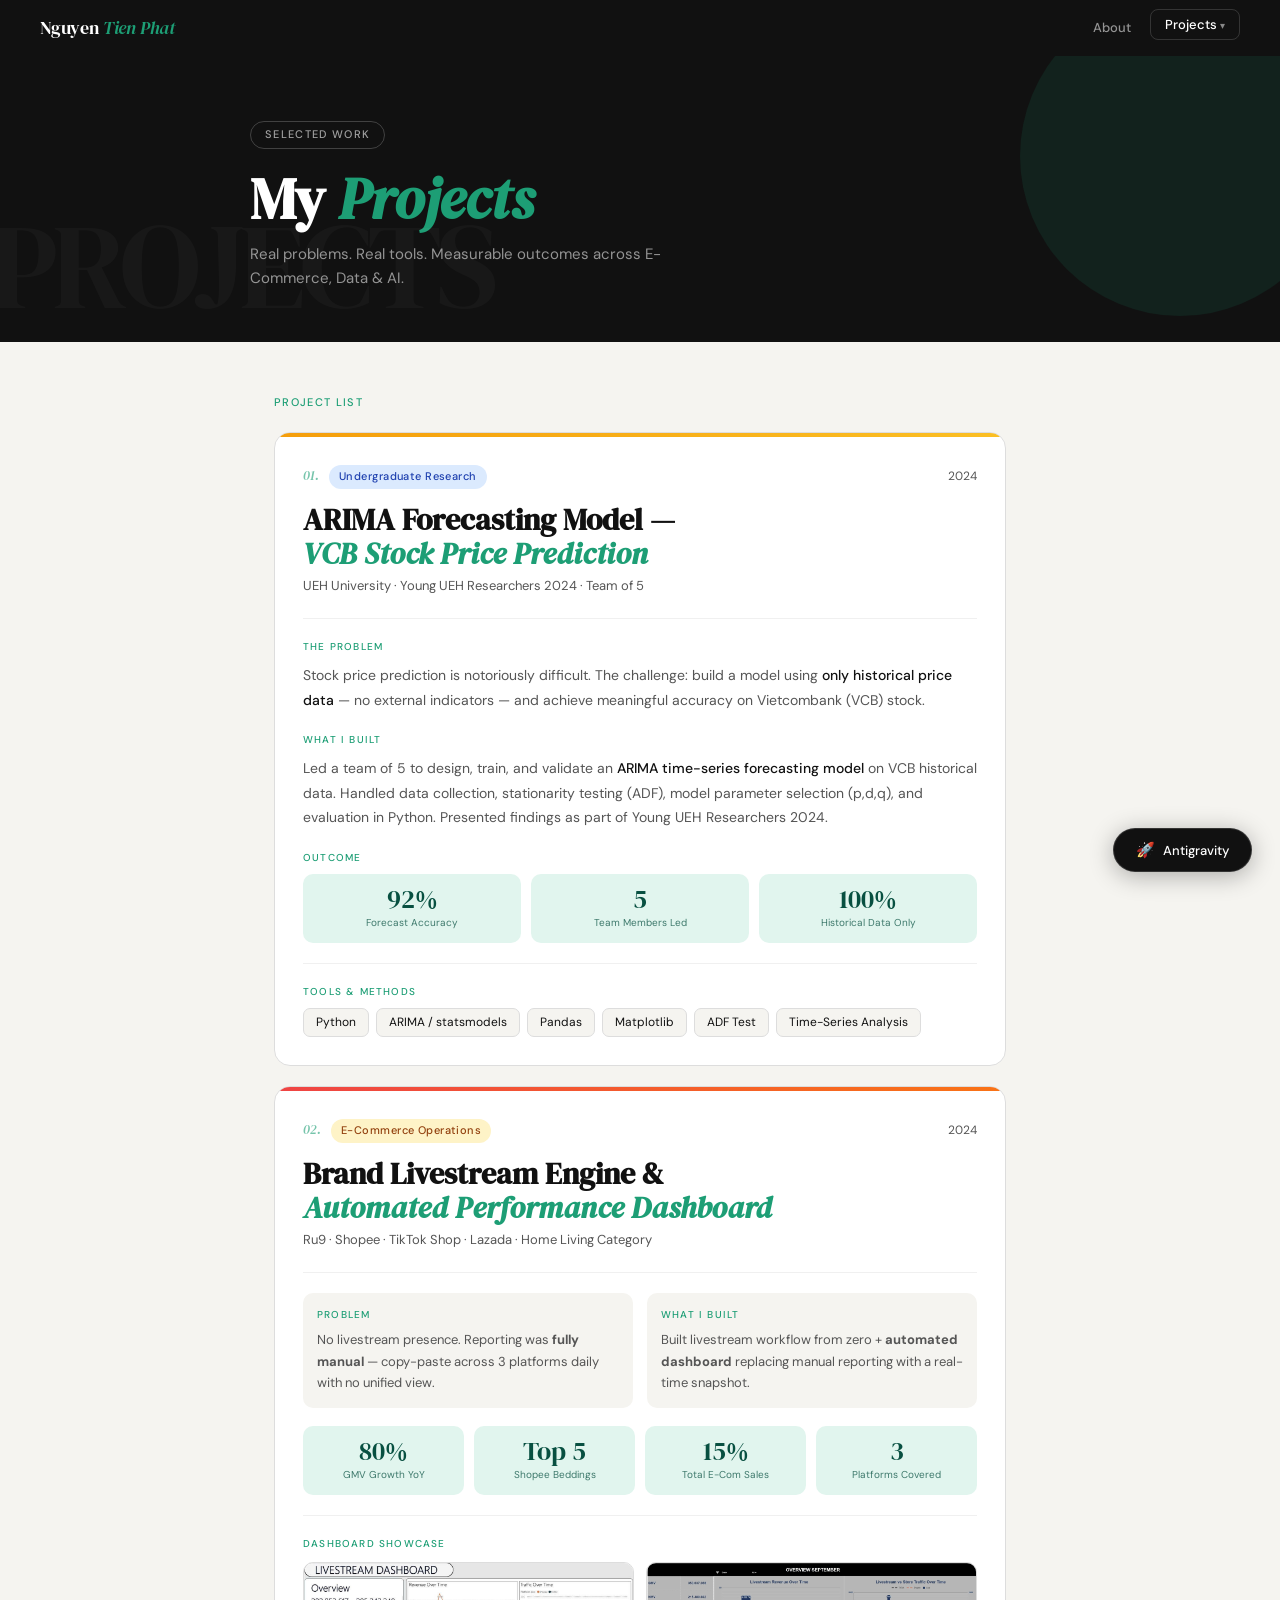
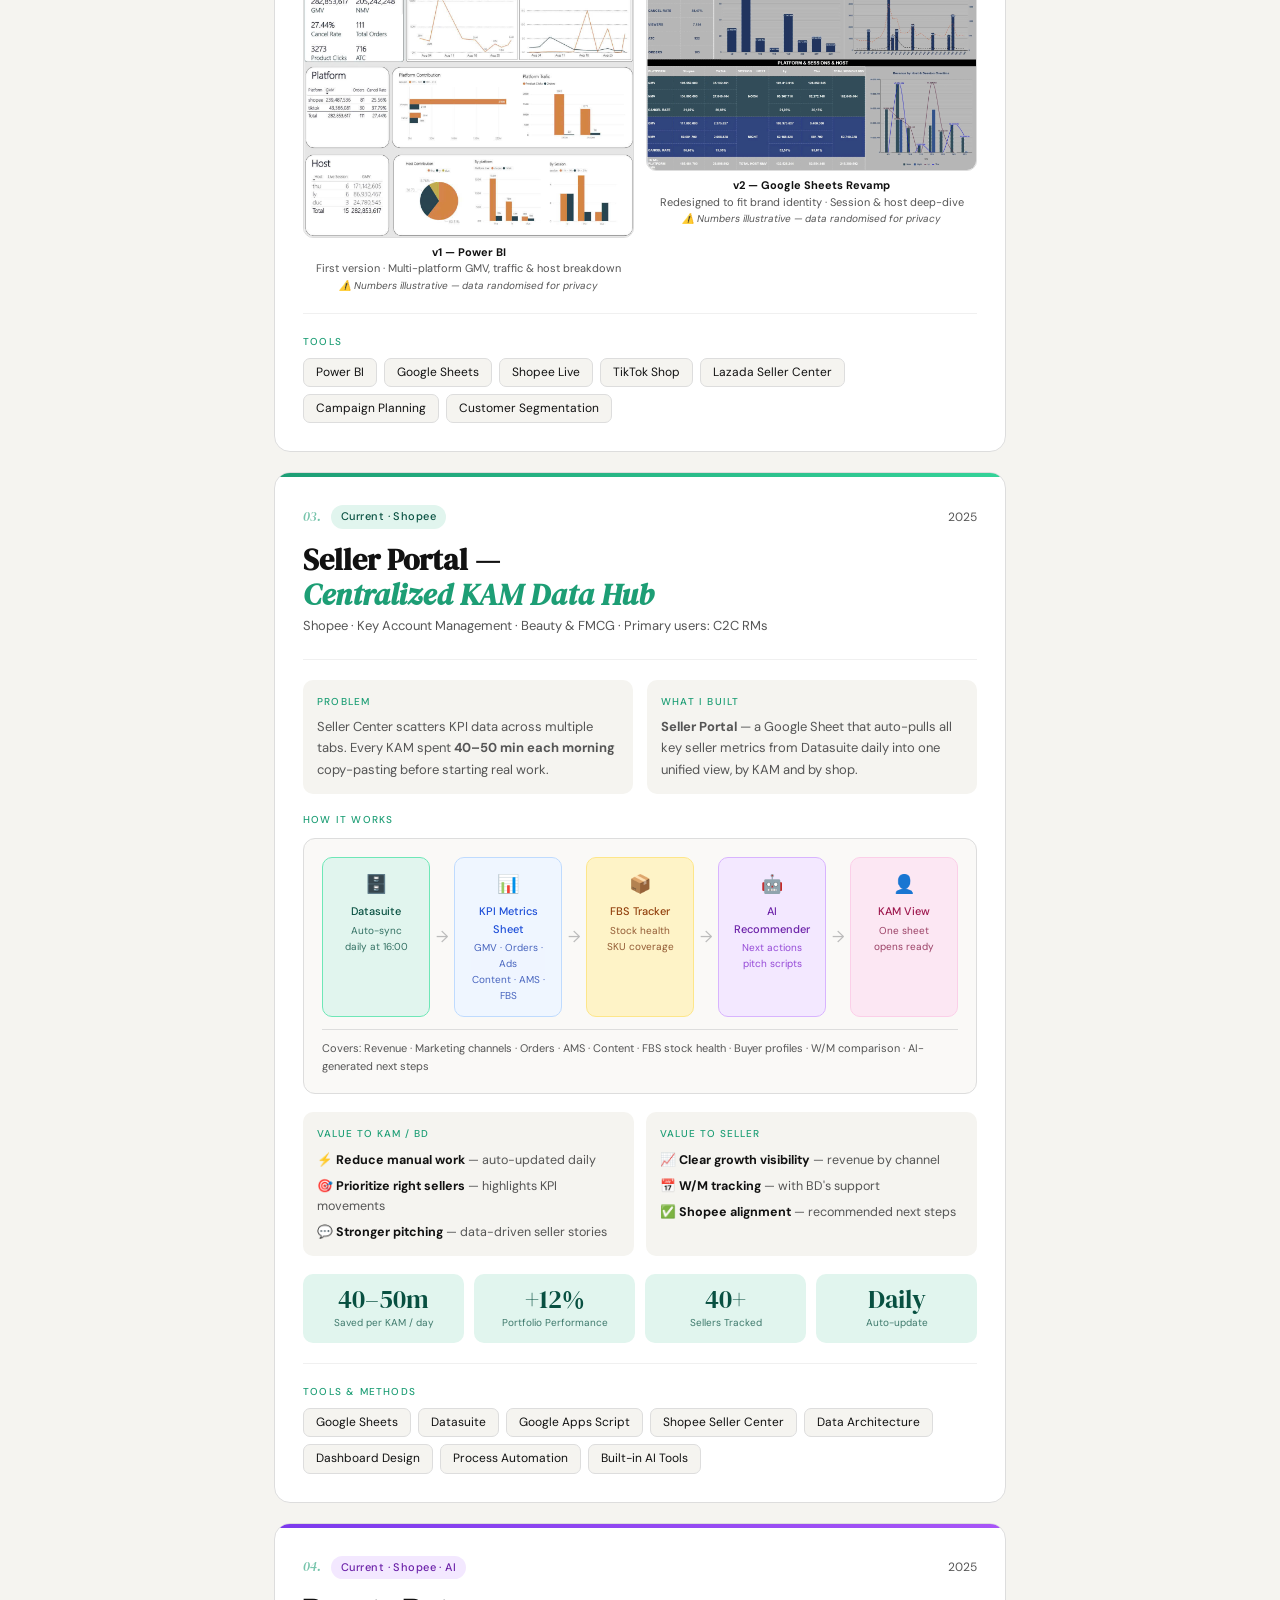
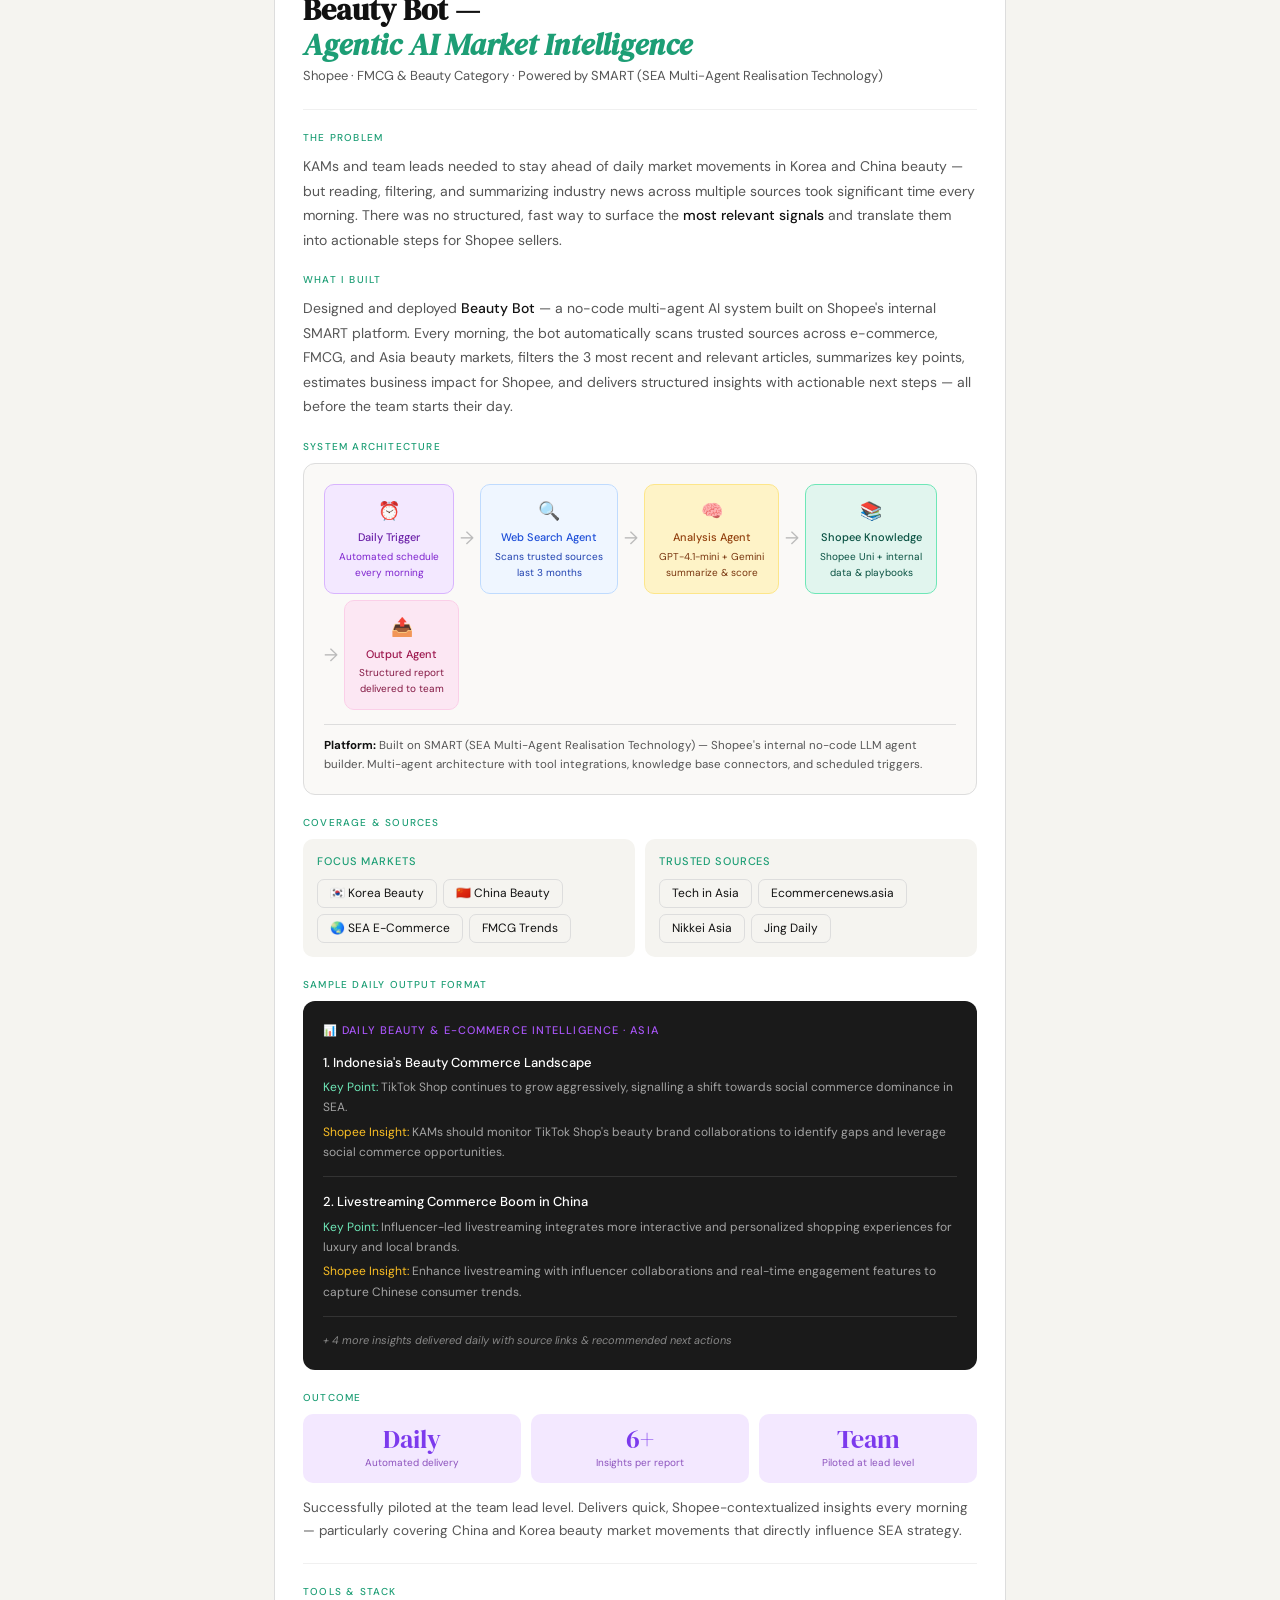
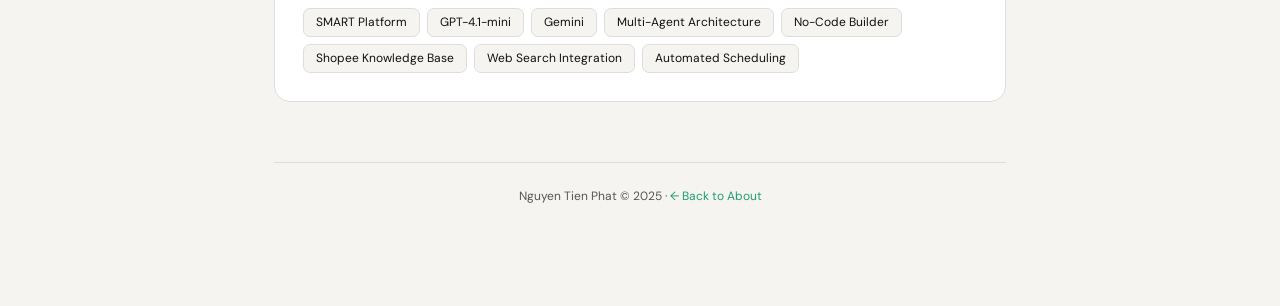
==== commit b5df83c0: "update nav + seller portal" ====
--- a/projects.html
+++ b/projects.html
@@ -85,6 +85,69 @@
     .nav-link.active {
       color: var(--white);
       border-color: rgba(255, 255, 255, 0.15);
+    }
+
+    /* ── NAV DROPDOWN ── */
+    .nav-dropdown {
+      position: relative;
+    }
+
+    .nav-dropdown-menu {
+      display: none;
+      position: absolute;
+      top: calc(100% + 8px);
+      right: 0;
+      background: #1a1a1a;
+      border: 0.5px solid rgba(255, 255, 255, 0.12);
+      border-radius: 12px;
+      padding: 6px;
+      min-width: 230px;
+      box-shadow: 0 8px 32px rgba(0, 0, 0, 0.45);
+      z-index: 200;
+    }
+
+    .nav-dropdown:hover .nav-dropdown-menu,
+    .nav-dropdown:focus-within .nav-dropdown-menu {
+      display: block;
+    }
+
+    .nav-dropdown-item {
+      display: flex;
+      align-items: center;
+      gap: 10px;
+      padding: 8px 12px;
+      border-radius: 8px;
+      text-decoration: none;
+      color: rgba(255, 255, 255, 0.7);
+      font-size: 12.5px;
+      transition: background 0.15s, color 0.15s;
+      white-space: nowrap;
+    }
+
+    .nav-dropdown-item:hover {
+      background: rgba(255, 255, 255, 0.07);
+      color: var(--white);
+    }
+
+    .nav-dropdown-item .dd-num {
+      font-family: 'DM Serif Display', serif;
+      font-size: 11px;
+      color: var(--teal);
+      opacity: 0.8;
+      font-style: italic;
+      flex-shrink: 0;
+    }
+
+    .nav-dropdown-divider {
+      border: none;
+      border-top: 0.5px solid rgba(255, 255, 255, 0.08);
+      margin: 4px 6px;
+    }
+
+    .nav-dropdown>.nav-link::after {
+      content: ' ▾';
+      font-size: 10px;
+      opacity: 0.5;
     }
 
     /* ── HERO ── */
@@ -528,6 +591,56 @@
     .fly-el:active {
       cursor: grabbing;
     }
+
+    .dash-img-wrap {
+      position: relative;
+      border-radius: 10px;
+      overflow: hidden;
+      border: 0.5px solid var(--border);
+      background: #fff;
+      cursor: zoom-in;
+    }
+
+    .dash-img {
+      width: 100%;
+      display: block;
+      transition: transform 0.3s ease, box-shadow 0.3s ease;
+    }
+
+    .dash-img-wrap:hover .dash-img {
+      transform: scale(1.04);
+    }
+
+    .dash-zoom-hint {
+      position: absolute;
+      bottom: 0;
+      left: 0;
+      right: 0;
+      background: linear-gradient(transparent, rgba(0, 0, 0, 0.55));
+      color: #fff;
+      font-size: 11px;
+      text-align: center;
+      padding: 18px 0 8px;
+      opacity: 0;
+      transition: opacity 0.25s;
+      pointer-events: none;
+    }
+
+    .dash-img-wrap:hover .dash-zoom-hint {
+      opacity: 1;
+    }
+
+    @keyframes lbIn {
+      from {
+        opacity: 0;
+        transform: scale(0.93);
+      }
+
+      to {
+        opacity: 1;
+        transform: scale(1);
+      }
+    }
   </style>
 </head>
 
@@ -538,7 +651,26 @@
     <a class="nav-logo" href="index.html">Nguyen <em>Tien Phat</em></a>
     <div class="nav-links">
       <a class="nav-link" href="index.html">About</a>
-      <a class="nav-link active" href="projects.html">Projects</a>
+      <div class="nav-dropdown">
+        <a class="nav-link active" href="projects.html" tabindex="0">Projects</a>
+        <div class="nav-dropdown-menu">
+          <a class="nav-dropdown-item" href="#proj-01">
+            <span class="dd-num">01.</span> ARIMA Forecasting Model
+          </a>
+          <div class="nav-dropdown-divider"></div>
+          <a class="nav-dropdown-item" href="#proj-02">
+            <span class="dd-num">02.</span> Livestream Engine & Dashboard
+          </a>
+          <div class="nav-dropdown-divider"></div>
+          <a class="nav-dropdown-item" href="#proj-03">
+            <span class="dd-num">03.</span> Seller Portal
+          </a>
+          <div class="nav-dropdown-divider"></div>
+          <a class="nav-dropdown-item" href="#beauty-bot">
+            <span class="dd-num">04.</span> Beauty Bot — Agentic AI
+          </a>
+        </div>
+      </div>
     </div>
   </nav>
 
@@ -563,7 +695,7 @@
       <div class="section-label">Project List</div>
 
       <!-- PROJECT 01 -->
-      <div class="proj-card fade-up">
+      <div class="proj-card fade-up" id="proj-01">
         <div class="proj-stripe amber"></div>
         <div class="proj-body">
           <div class="proj-meta">
@@ -625,7 +757,7 @@
       </div>
 
       <!-- PROJECT 02 -->
-      <div class="proj-card fade-up">
+      <div class="proj-card fade-up" id="proj-02">
         <div class="proj-stripe coral"></div>
         <div class="proj-body">
           <div class="proj-meta">
@@ -643,12 +775,14 @@
             <div style="background:var(--soft);border-radius:10px;padding:14px;">
               <div class="proj-section-label" style="margin-bottom:6px;">Problem</div>
               <p style="font-size:13px;color:var(--muted);line-height:1.65;">No livestream presence. Reporting was
-                <strong>fully manual</strong> — copy-paste across 3 platforms daily with no unified view.</p>
+                <strong>fully manual</strong> — copy-paste across 3 platforms daily with no unified view.
+              </p>
             </div>
             <div style="background:var(--soft);border-radius:10px;padding:14px;">
               <div class="proj-section-label" style="margin-bottom:6px;">What I Built</div>
               <p style="font-size:13px;color:var(--muted);line-height:1.65;">Built livestream workflow from zero +
-                <strong>automated dashboard</strong> replacing manual reporting with a real-time snapshot.</p>
+                <strong>automated dashboard</strong> replacing manual reporting with a real-time snapshot.
+              </p>
             </div>
           </div>
 
@@ -680,9 +814,10 @@
           <div style="display:grid;grid-template-columns:1fr 1fr;gap:12px;margin-bottom:6px;">
             <!-- Image 1 -->
             <div>
-              <div style="border-radius:10px;overflow:hidden;border:0.5px solid var(--border);background:#fff;">
-                <img src="assest/live_dash_1.jpg" alt="Livestream Dashboard — Power BI version"
-                  style="width:100%;display:block;" />
+              <div class="dash-img-wrap"
+                onclick="openLightbox('assest/live_dash_1.jpg','v1 — Power BI · Multi-platform GMV, traffic & host breakdown')">
+                <img src="assest/live_dash_1.jpg" alt="Livestream Dashboard — Power BI version" class="dash-img" />
+                <div class="dash-zoom-hint">🔍 Click to expand</div>
               </div>
               <p style="font-size:11px;color:var(--muted);margin-top:6px;text-align:center;line-height:1.5;">
                 <strong style="color:var(--ink);">v1 — Power BI</strong><br />
@@ -692,9 +827,10 @@
             </div>
             <!-- Image 2 -->
             <div>
-              <div style="border-radius:10px;overflow:hidden;border:0.5px solid var(--border);background:#fff;">
-                <img src="assest/live_dash_2.jpg" alt="Livestream Dashboard — Google Sheets revamp"
-                  style="width:100%;display:block;" />
+              <div class="dash-img-wrap"
+                onclick="openLightbox('assest/live_dash_2.jpg','v2 — Google Sheets Revamp · Redesigned to fit brand identity · Session & host deep-dive')">
+                <img src="assest/live_dash_2.jpg" alt="Livestream Dashboard — Google Sheets revamp" class="dash-img" />
+                <div class="dash-zoom-hint">🔍 Click to expand</div>
               </div>
               <p style="font-size:11px;color:var(--muted);margin-top:6px;text-align:center;line-height:1.5;">
                 <strong style="color:var(--ink);">v2 — Google Sheets Revamp</strong><br />
@@ -705,7 +841,6 @@
           </div>
 
           <hr class="card-divider" />
-
           <div class="proj-section">
             <div class="proj-section-label">Tools</div>
             <div class="tool-row">
@@ -722,7 +857,7 @@
       </div>
 
       <!-- PROJECT 03 -->
-      <div class="proj-card fade-up">
+      <div class="proj-card fade-up" id="proj-03">
         <div class="proj-stripe teal"></div>
         <div class="proj-body">
           <div class="proj-meta">
@@ -730,43 +865,125 @@
             <span class="proj-badge badge-green">Current · Shopee</span>
             <span class="proj-year">2025</span>
           </div>
-          <h2 class="proj-title">Seller Portal —<br /><em>Centralized KAM Data System</em></h2>
-          <p class="proj-org">Shopee · Key Account Management · Beauty & FMCG Category</p>
+          <h2 class="proj-title">Seller Portal —<br /><em>Centralized KAM Data Hub</em></h2>
+          <p class="proj-org">Shopee · Key Account Management · Beauty & FMCG · Primary users: C2C RMs</p>
 
           <hr class="card-divider" />
 
-          <div class="proj-section">
-            <div class="proj-section-label">The Problem</div>
-            <p>Shopee's Seller Center scatters data across multiple tabs — campaign metrics, FBS status, offsite
-              performance, and GMV all live in different places. Every KAM spent <strong>40–50 minutes each
-                morning</strong> manually collecting and copying data before they could even start their actual work.
-            </p>
-          </div>
-
-          <div class="proj-section">
-            <div class="proj-section-label">What I Built</div>
-            <p><strong>Seller Portal</strong> — a centralized Google Sheet that auto-pulls and consolidates all key
-              seller metrics from multiple data sources into one unified, always-up-to-date view. KAMs open one sheet in
-              the morning and immediately see the full picture: GMV, campaign participation, FBS rates, and offsite
-              spend — all by KAM and by shop. Collaborated with team leads and the Beauty Category Manager to scope
-              requirements and design the data architecture.</p>
-          </div>
-
-          <div class="proj-section">
-            <div class="proj-section-label">Outcome</div>
-            <div class="outcome-row">
-              <div class="stat-box">
-                <span class="stat-val">40–50m</span>
-                <div class="stat-lbl">Saved per KAM per day</div>
-              </div>
-              <div class="stat-box">
-                <span class="stat-val">+12%</span>
-                <div class="stat-lbl">Portfolio Performance</div>
-              </div>
-              <div class="stat-box">
-                <span class="stat-val">40+</span>
-                <div class="stat-lbl">Sellers Tracked</div>
-              </div>
+          <!-- Problem + What: two-col -->
+          <div style="display:grid;grid-template-columns:1fr 1fr;gap:14px;margin-bottom:18px;">
+            <div style="background:var(--soft);border-radius:10px;padding:14px;">
+              <div class="proj-section-label" style="margin-bottom:6px;">Problem</div>
+              <p style="font-size:13px;color:var(--muted);line-height:1.65;">Seller Center scatters KPI data across
+                multiple tabs. Every KAM spent <strong>40–50 min each morning</strong> copy-pasting before starting real
+                work.</p>
+            </div>
+            <div style="background:var(--soft);border-radius:10px;padding:14px;">
+              <div class="proj-section-label" style="margin-bottom:6px;">What I Built</div>
+              <p style="font-size:13px;color:var(--muted);line-height:1.65;"><strong>Seller Portal</strong> — a Google
+                Sheet that auto-pulls all key seller metrics from Datasuite daily into one unified view, by KAM and by
+                shop.</p>
+            </div>
+          </div>
+
+          <!-- How it works flow -->
+          <div class="proj-section-label" style="margin-bottom:10px;">How It Works</div>
+          <div
+            style="background:#faf9f7;border:0.5px solid var(--border);border-radius:12px;padding:18px;margin-bottom:18px;overflow-x:auto;">
+            <div style="display:flex;align-items:stretch;gap:6px;min-width:480px;">
+              <div
+                style="background:var(--teal-light);border:0.5px solid #6ee7b7;border-radius:10px;padding:12px 14px;text-align:center;flex:1;">
+                <div style="font-size:18px;margin-bottom:4px;">🗄️</div>
+                <div style="font-size:11px;font-weight:500;color:var(--teal-dark);">Datasuite</div>
+                <div style="font-size:10px;color:var(--teal-dark);opacity:0.8;margin-top:2px;">Auto-sync<br />daily at
+                  16:00</div>
+              </div>
+              <div style="display:flex;align-items:center;color:#bbb;font-size:16px;">→</div>
+              <div
+                style="background:#eff6ff;border:0.5px solid #bfdbfe;border-radius:10px;padding:12px 14px;text-align:center;flex:1;">
+                <div style="font-size:18px;margin-bottom:4px;">📊</div>
+                <div style="font-size:11px;font-weight:500;color:#1d4ed8;">KPI Metrics Sheet</div>
+                <div style="font-size:10px;color:#1e40af;opacity:0.8;margin-top:2px;">GMV · Orders · Ads<br />Content ·
+                  AMS · FBS</div>
+              </div>
+              <div style="display:flex;align-items:center;color:#bbb;font-size:16px;">→</div>
+              <div
+                style="background:#fef3c7;border:0.5px solid #fde68a;border-radius:10px;padding:12px 14px;text-align:center;flex:1;">
+                <div style="font-size:18px;margin-bottom:4px;">📦</div>
+                <div style="font-size:11px;font-weight:500;color:#92400e;">FBS Tracker</div>
+                <div style="font-size:10px;color:#78350f;opacity:0.8;margin-top:2px;">Stock health<br />SKU coverage
+                </div>
+              </div>
+              <div style="display:flex;align-items:center;color:#bbb;font-size:16px;">→</div>
+              <div
+                style="background:#f3e8ff;border:0.5px solid #d8b4fe;border-radius:10px;padding:12px 14px;text-align:center;flex:1;">
+                <div style="font-size:18px;margin-bottom:4px;">🤖</div>
+                <div style="font-size:11px;font-weight:500;color:#6b21a8;">AI Recommender</div>
+                <div style="font-size:10px;color:#7e22ce;opacity:0.8;margin-top:2px;">Next actions<br />pitch scripts
+                </div>
+              </div>
+              <div style="display:flex;align-items:center;color:#bbb;font-size:16px;">→</div>
+              <div
+                style="background:#fce7f3;border:0.5px solid #fbcfe8;border-radius:10px;padding:12px 14px;text-align:center;flex:1;">
+                <div style="font-size:18px;margin-bottom:4px;">👤</div>
+                <div style="font-size:11px;font-weight:500;color:#9d174d;">KAM View</div>
+                <div style="font-size:10px;color:#831843;opacity:0.8;margin-top:2px;">One sheet<br />opens ready</div>
+              </div>
+            </div>
+            <div
+              style="margin-top:12px;padding-top:10px;border-top:0.5px solid var(--border);font-size:11px;color:var(--muted);">
+              Covers: Revenue · Marketing channels · Orders · AMS · Content · FBS stock health · Buyer profiles · W/M
+              comparison · AI-generated next steps
+            </div>
+          </div>
+
+          <!-- Value: BD vs Seller -->
+          <div style="display:grid;grid-template-columns:1fr 1fr;gap:12px;margin-bottom:18px;">
+            <div style="background:var(--soft);border-radius:10px;padding:14px;">
+              <div
+                style="font-size:10px;font-weight:500;letter-spacing:0.1em;text-transform:uppercase;color:var(--teal);margin-bottom:8px;">
+                Value to KAM / BD</div>
+              <div style="display:flex;flex-direction:column;gap:6px;">
+                <div style="font-size:12.5px;color:var(--muted);">⚡ <strong style="color:var(--ink);">Reduce manual
+                    work</strong> — auto-updated daily</div>
+                <div style="font-size:12.5px;color:var(--muted);">🎯 <strong style="color:var(--ink);">Prioritize right
+                    sellers</strong> — highlights KPI movements</div>
+                <div style="font-size:12.5px;color:var(--muted);">💬 <strong style="color:var(--ink);">Stronger
+                    pitching</strong> — data-driven seller stories</div>
+              </div>
+            </div>
+            <div style="background:var(--soft);border-radius:10px;padding:14px;">
+              <div
+                style="font-size:10px;font-weight:500;letter-spacing:0.1em;text-transform:uppercase;color:var(--teal);margin-bottom:8px;">
+                Value to Seller</div>
+              <div style="display:flex;flex-direction:column;gap:6px;">
+                <div style="font-size:12.5px;color:var(--muted);">📈 <strong style="color:var(--ink);">Clear growth
+                    visibility</strong> — revenue by channel</div>
+                <div style="font-size:12.5px;color:var(--muted);">📅 <strong style="color:var(--ink);">W/M
+                    tracking</strong> — with BD's support</div>
+                <div style="font-size:12.5px;color:var(--muted);">✅ <strong style="color:var(--ink);">Shopee
+                    alignment</strong> — recommended next steps</div>
+              </div>
+            </div>
+          </div>
+
+          <!-- Outcome -->
+          <div class="outcome-row" style="margin-bottom:18px;">
+            <div class="stat-box">
+              <span class="stat-val">40–50m</span>
+              <div class="stat-lbl">Saved per KAM / day</div>
+            </div>
+            <div class="stat-box">
+              <span class="stat-val">+12%</span>
+              <div class="stat-lbl">Portfolio Performance</div>
+            </div>
+            <div class="stat-box">
+              <span class="stat-val">40+</span>
+              <div class="stat-lbl">Sellers Tracked</div>
+            </div>
+            <div class="stat-box">
+              <span class="stat-val">Daily</span>
+              <div class="stat-lbl">Auto-update</div>
             </div>
           </div>
 
@@ -776,11 +993,13 @@
             <div class="proj-section-label">Tools & Methods</div>
             <div class="tool-row">
               <span class="tool-pill">Google Sheets</span>
+              <span class="tool-pill">Datasuite</span>
               <span class="tool-pill">Google Apps Script</span>
               <span class="tool-pill">Shopee Seller Center</span>
               <span class="tool-pill">Data Architecture</span>
               <span class="tool-pill">Dashboard Design</span>
               <span class="tool-pill">Process Automation</span>
+              <span class="tool-pill">Built-in AI Tools</span>
             </div>
           </div>
         </div>
@@ -1120,6 +1339,85 @@
       document.getElementById('agHint').classList.remove('show');
     }
   </script>
+
+  <!-- LIGHTBOX -->
+  <div id="lightbox" style="display:none;position:fixed;inset:0;z-index:99999;
+       background:rgba(0,0,0,0.88);backdrop-filter:blur(6px);
+       align-items:center;justify-content:center;
+       cursor:zoom-out;padding:24px;box-sizing:border-box;overflow:hidden;">
+    <div style="position:relative;max-width:92vw;max-height:92vh;
+          display:flex;flex-direction:column;align-items:center;gap:12px;">
+      <img id="lightbox-img" src="" alt="" style="
+        max-width:100%;max-height:82vh;border-radius:12px;
+        box-shadow:0 24px 80px rgba(0,0,0,0.6);object-fit:contain;
+        animation:lbIn 0.22s ease both;" />
+      <div id="lightbox-caption" style="color:rgba(255,255,255,0.7);font-size:12.5px;text-align:center;"></div>
+      <div style="color:rgba(255,255,255,0.35);font-size:11px;">
+        Click to close
+      </div>
+    </div>
+  </div>
+
+  <script>
+    function openLightbox(src, caption) {
+      const lb = document.getElementById('lightbox');
+      const img = document.getElementById('lightbox-img');
+      img.src = src;
+      document.getElementById('lightbox-caption').textContent = caption;
+      lb.style.display = 'flex';
+      document.body.style.overflow = 'hidden';
+      // Reset pan/zoom on open
+      lbScale = 1; lbX = 0; lbY = 0;
+      applyLbTransform();
+    }
+    function closeLightbox() {
+      document.getElementById('lightbox').style.display = 'none';
+      document.body.style.overflow = '';
+    }
+    document.addEventListener('keydown', e => {
+      if (e.key === 'Escape') closeLightbox();
+    });
+    // Close only when clicking the backdrop (not the image)
+    document.getElementById('lb-backdrop').addEventListener('click', closeLightbox);
+
+    // ── Drag & Zoom state ──
+    let lbScale = 1, lbX = 0, lbY = 0;
+    let lbDragging = false, lbStartX = 0, lbStartY = 0, lbOriginX = 0, lbOriginY = 0;
+
+    function applyLbTransform() {
+      const img = document.getElementById('lightbox-img');
+      img.style.transform = `translate(${lbX}px, ${lbY}px) scale(${lbScale})`;
+      img.style.cursor = lbDragging ? 'grabbing' : (lbScale > 1 ? 'grab' : 'grab');
+    }
+
+    // Drag
+    document.getElementById('lightbox-img').addEventListener('mousedown', e => {
+      e.preventDefault();
+      lbDragging = true;
+      lbStartX = e.clientX - lbX;
+      lbStartY = e.clientY - lbY;
+      applyLbTransform();
+    });
+    window.addEventListener('mousemove', e => {
+      if (!lbDragging) return;
+      lbX = e.clientX - lbStartX;
+      lbY = e.clientY - lbStartY;
+      applyLbTransform();
+    });
+    window.addEventListener('mouseup', () => {
+      if (lbDragging) { lbDragging = false; applyLbTransform(); }
+    });
+
+    // Scroll to zoom (middle mouse)
+    document.getElementById('lightbox').addEventListener('wheel', e => {
+      if (document.getElementById('lightbox').style.display === 'none') return;
+      e.preventDefault();
+      const delta = e.deltaY > 0 ? -0.12 : 0.12;
+      lbScale = Math.min(Math.max(lbScale + delta, 0.5), 5);
+      applyLbTransform();
+    }, { passive: false });
+  </script>
+
 </body>
 
 </html>
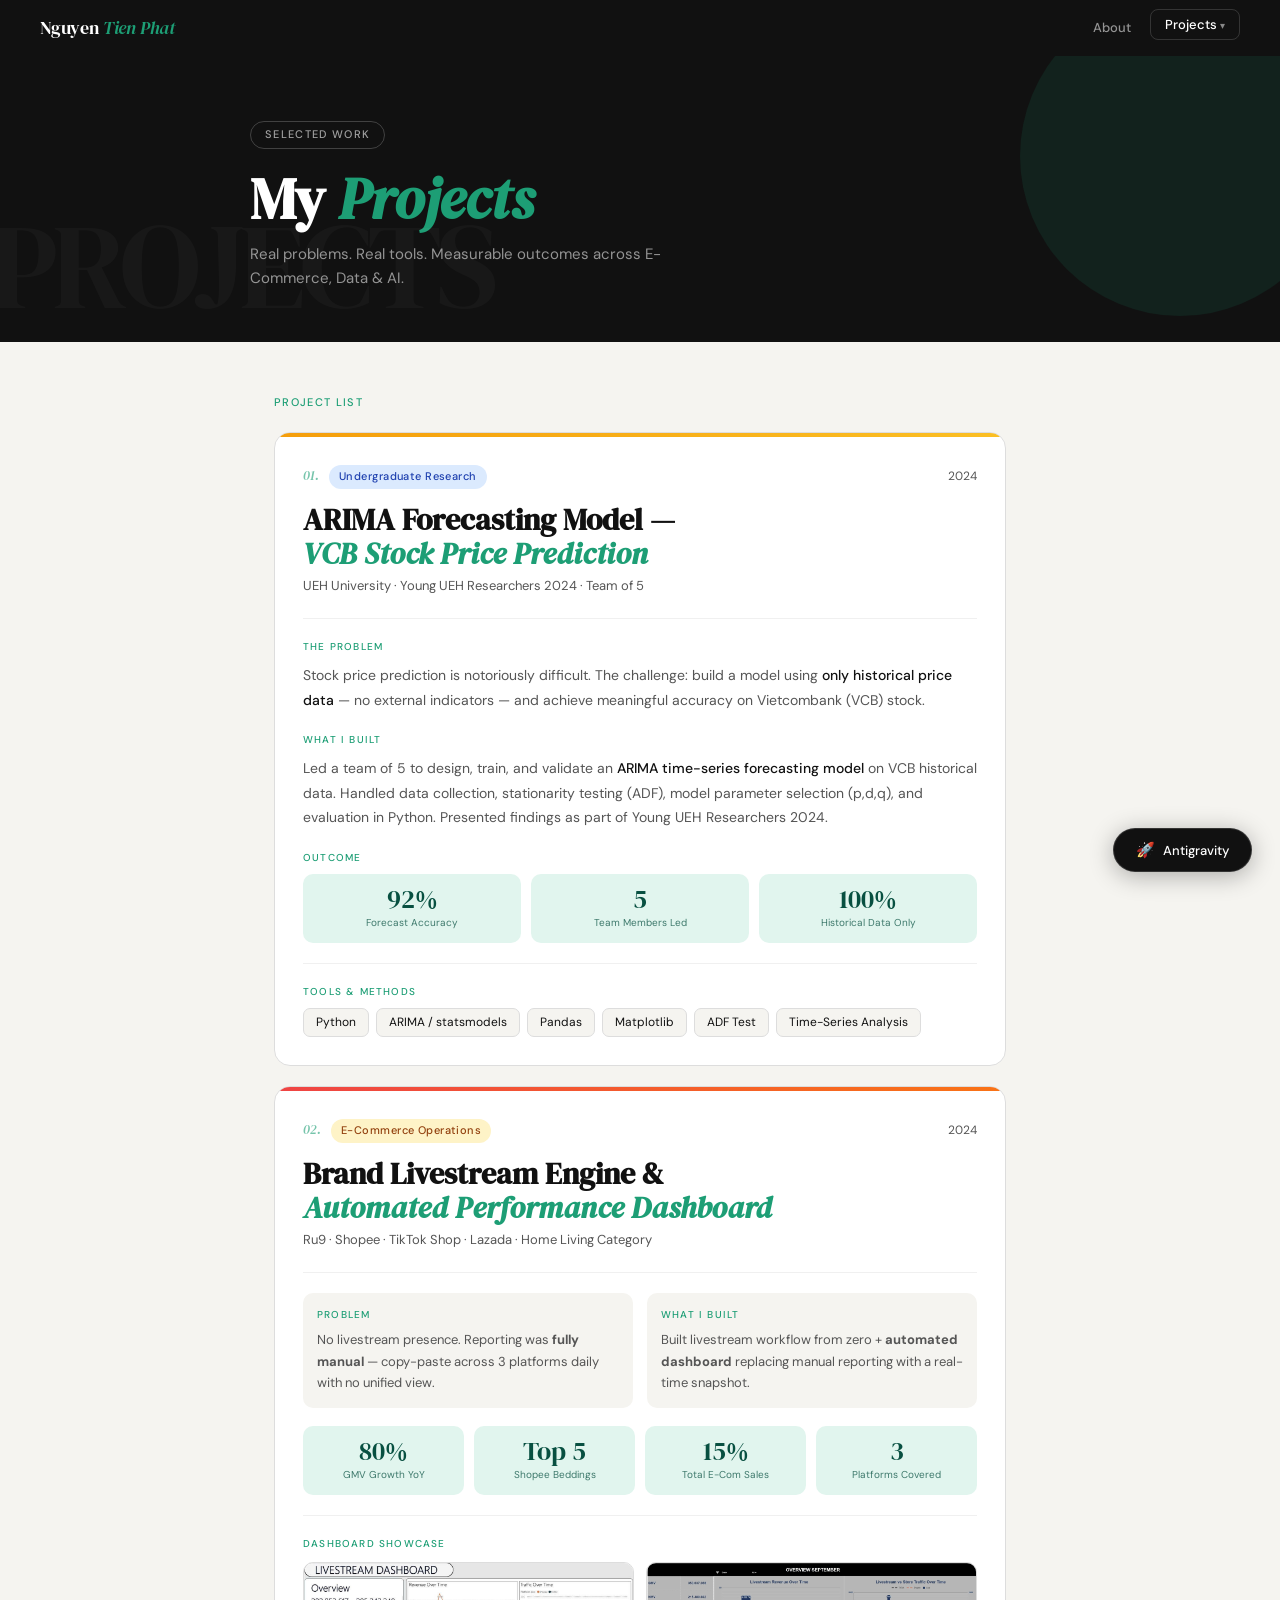
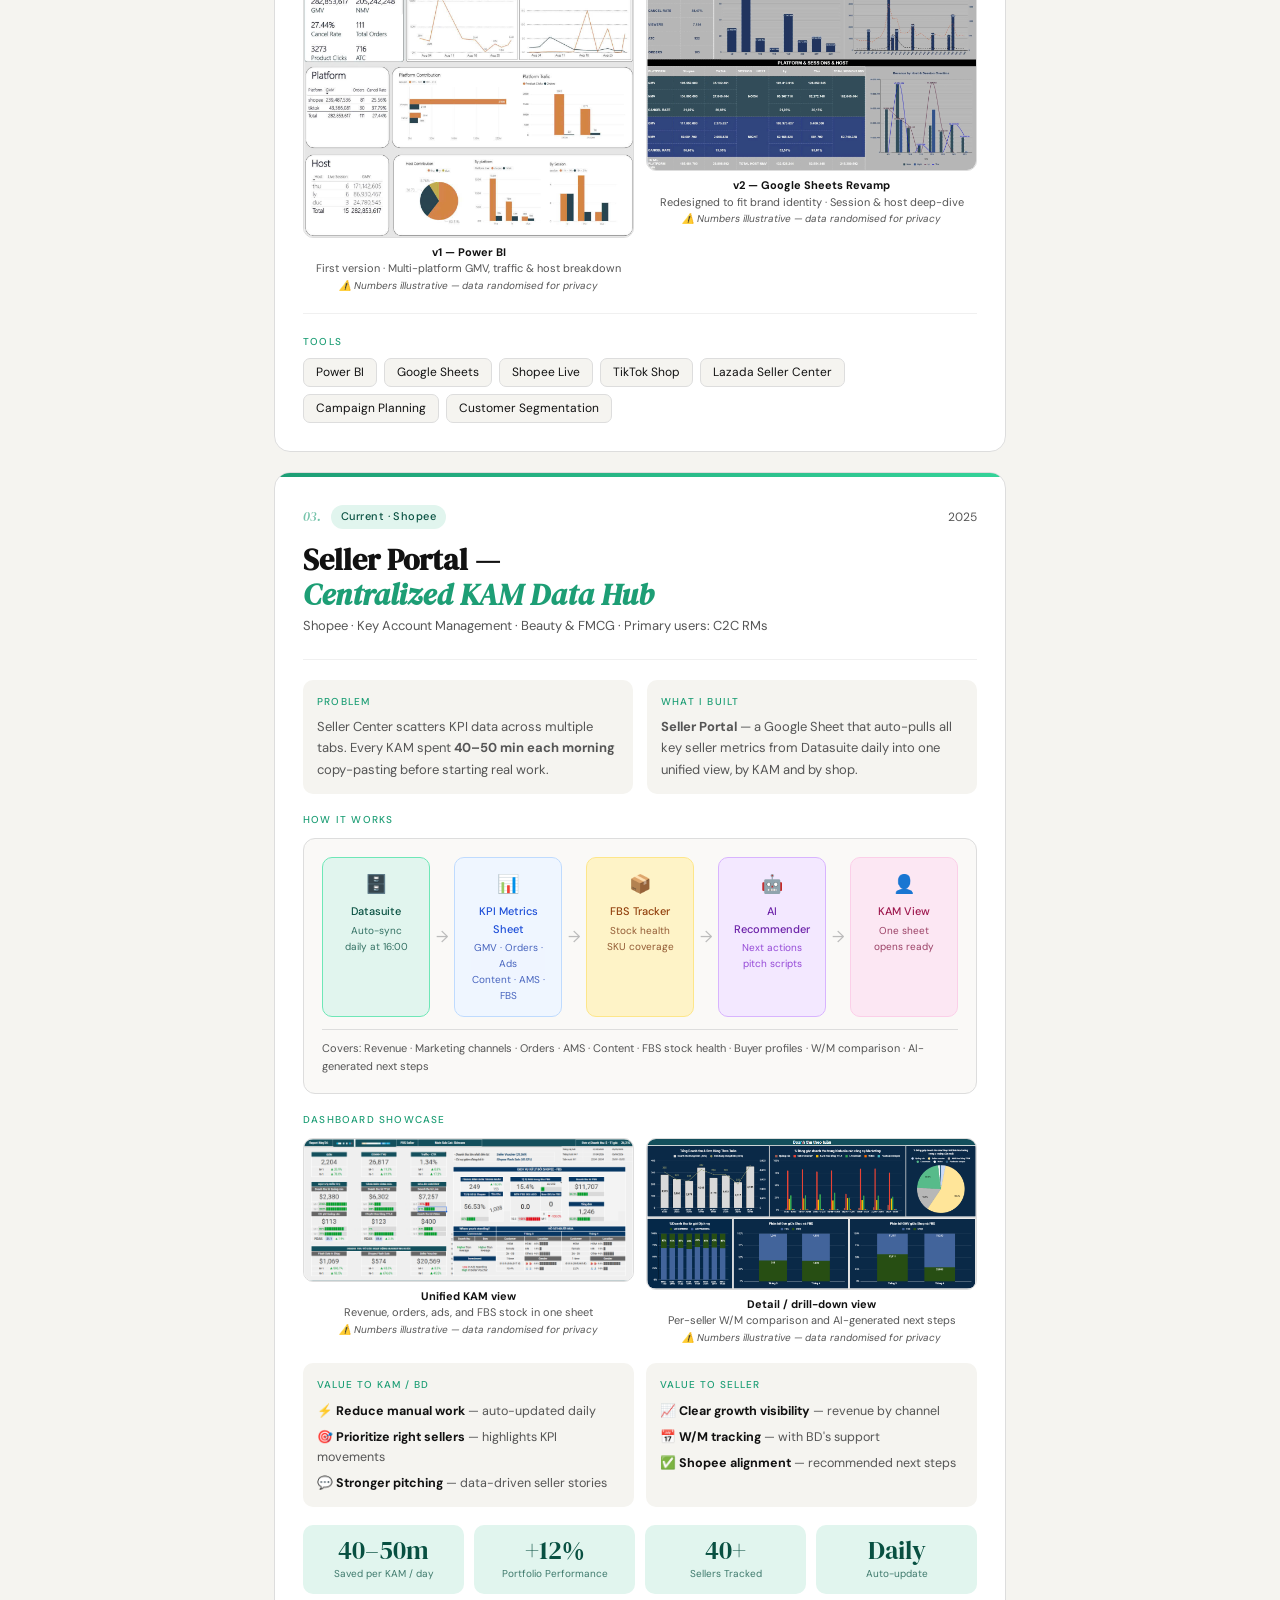
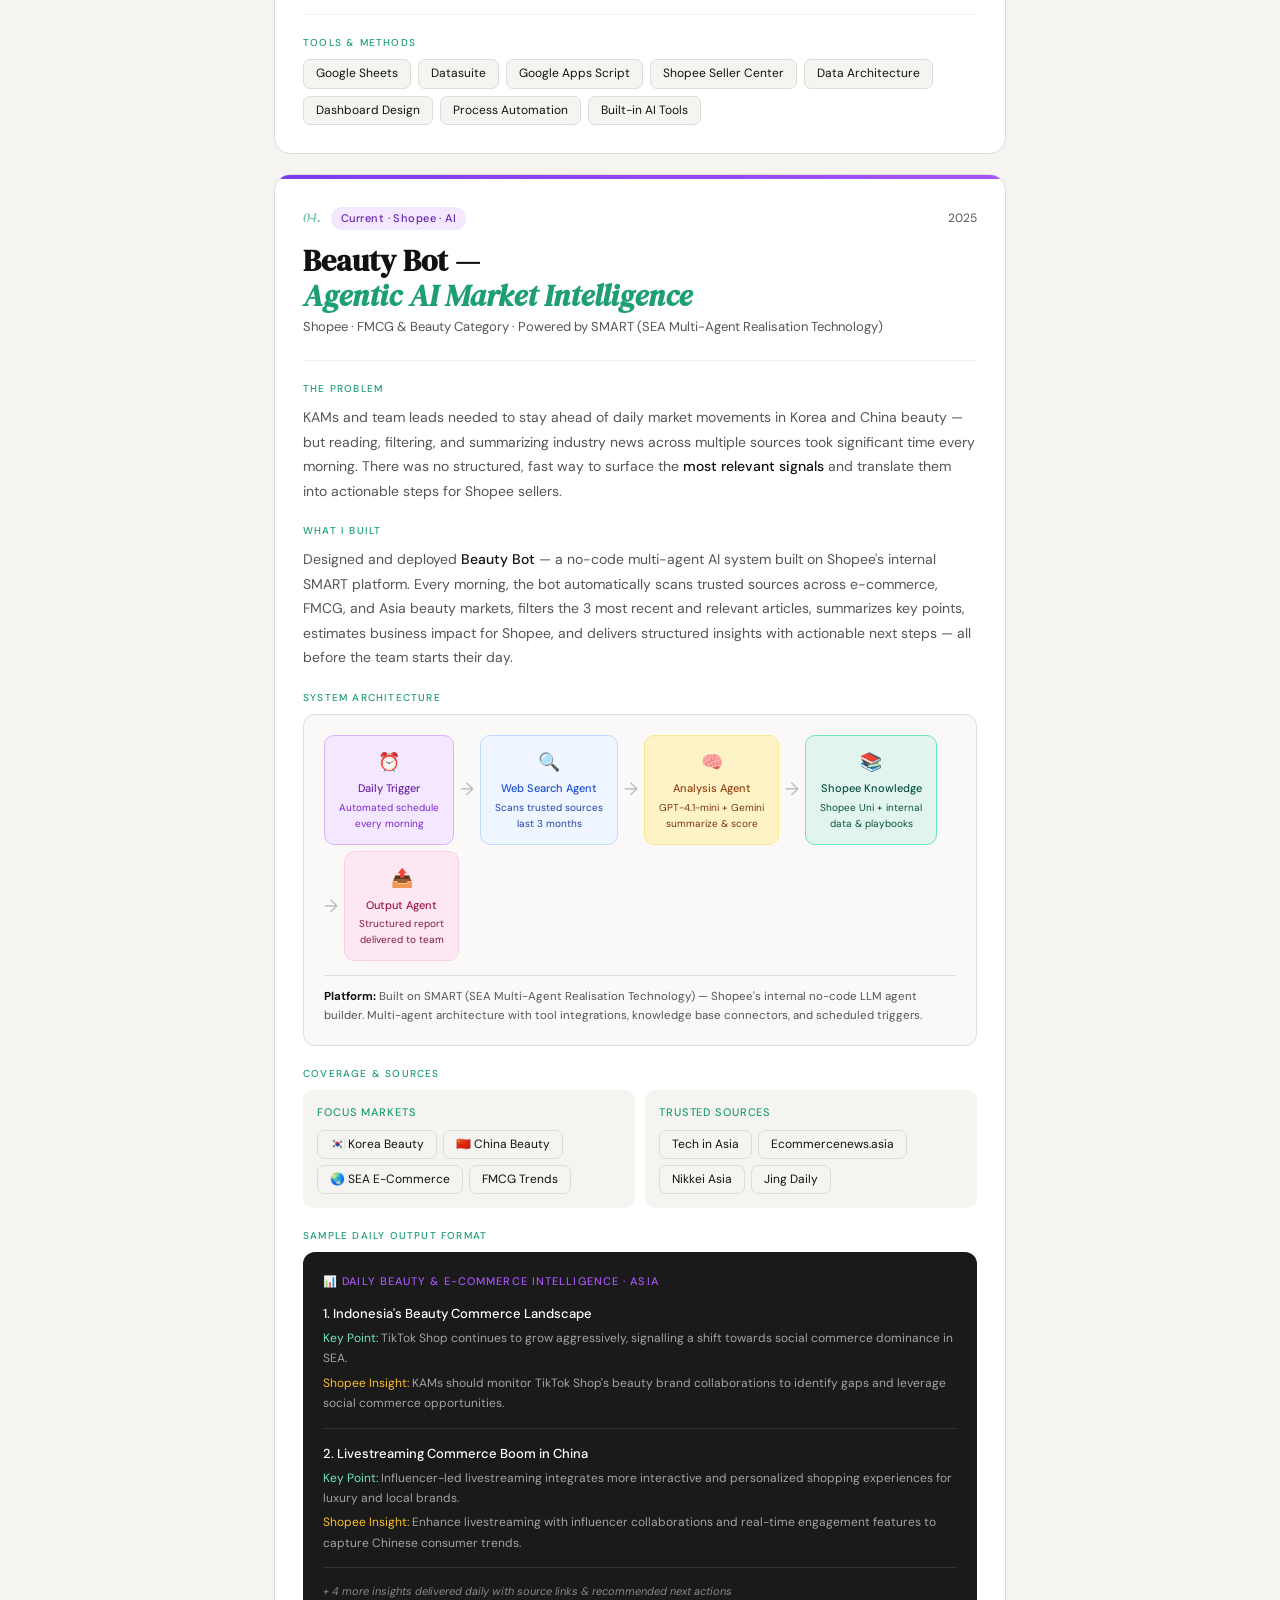
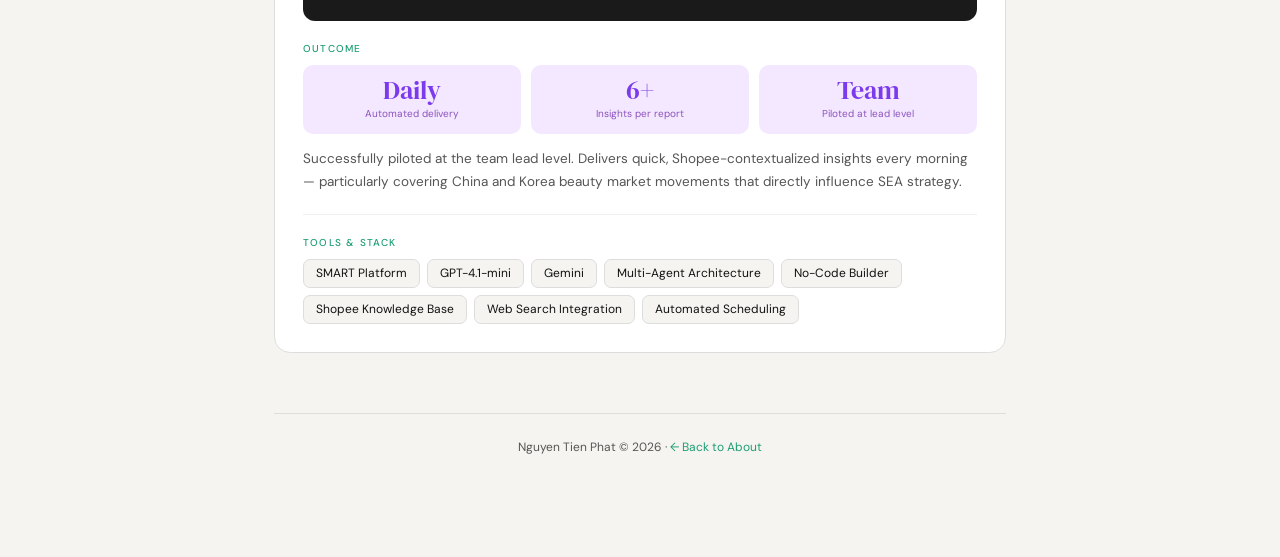
==== commit 37549381: "Update projects.html edit latest status" ====
--- a/projects.html
+++ b/projects.html
@@ -5,6 +5,15 @@
   <meta charset="UTF-8" />
   <meta name="viewport" content="width=device-width, initial-scale=1.0" />
   <title>Projects — Nguyen Tien Phat</title>
+  <meta name="description" content="Selected projects by Nguyen Tien Phat — ARIMA stock forecasting, a livestream performance dashboard, the Seller Portal KAM data hub, and Beauty Bot, an agentic AI market-intelligence tool." />
+  <link rel="icon" type="image/svg+xml" href="[data-uri]" />
+  <meta property="og:type" content="website" />
+  <meta property="og:url" content="https://tienphat-nguyen-work.vercel.app/projects.html" />
+  <meta property="og:title" content="Projects — Nguyen Tien Phat" />
+  <meta property="og:description" content="ARIMA stock forecasting, a livestream performance dashboard, the Seller Portal KAM data hub, and Beauty Bot, an agentic AI market-intelligence tool." />
+  <meta name="twitter:card" content="summary" />
+  <meta name="twitter:title" content="Projects — Nguyen Tien Phat" />
+  <meta name="twitter:description" content="Selected projects: ARIMA forecasting, livestream dashboards, Seller Portal, Beauty Bot." />
   <link
     href="https://fonts.googleapis.com/css2?family=DM+Serif+Display:ital@0;1&family=DM+Sans:wght@300;400;500&display=swap"
     rel="stylesheet" />
@@ -937,6 +946,38 @@
             </div>
           </div>
 
+          <!-- Dashboard images -->
+          <div class="proj-section-label" style="margin-bottom:10px;">Dashboard Showcase</div>
+
+          <div style="display:grid;grid-template-columns:1fr 1fr;gap:12px;margin-bottom:18px;">
+            <!-- Image 1 -->
+            <div>
+              <div class="dash-img-wrap"
+                onclick="openLightbox('assest/seller_portal_1.png','Seller Portal · Unified KAM view — KPI metrics by seller')">
+                <img src="assest/seller_portal_1.png" alt="Seller Portal dashboard — unified KAM view" class="dash-img" />
+                <div class="dash-zoom-hint">🔍 Click to expand</div>
+              </div>
+              <p style="font-size:11px;color:var(--muted);margin-top:6px;text-align:center;line-height:1.5;">
+                <strong style="color:var(--ink);">Unified KAM view</strong><br />
+                Revenue, orders, ads, and FBS stock in one sheet<br />
+                <em style="font-size:10px;">⚠️ Numbers illustrative — data randomised for privacy</em>
+              </p>
+            </div>
+            <!-- Image 2 -->
+            <div>
+              <div class="dash-img-wrap"
+                onclick="openLightbox('assest/seller_portal_2.png','Seller Portal · Detail / drill-down view')">
+                <img src="assest/seller_portal_2.png" alt="Seller Portal dashboard — detail drill-down view" class="dash-img" />
+                <div class="dash-zoom-hint">🔍 Click to expand</div>
+              </div>
+              <p style="font-size:11px;color:var(--muted);margin-top:6px;text-align:center;line-height:1.5;">
+                <strong style="color:var(--ink);">Detail / drill-down view</strong><br />
+                Per-seller W/M comparison and AI-generated next steps<br />
+                <em style="font-size:10px;">⚠️ Numbers illustrative — data randomised for privacy</em>
+              </p>
+            </div>
+          </div>
+
           <!-- Value: BD vs Seller -->
           <div style="display:grid;grid-template-columns:1fr 1fr;gap:12px;margin-bottom:18px;">
             <div style="background:var(--soft);border-radius:10px;padding:14px;">
@@ -1222,7 +1263,7 @@
     </section>
 
     <footer>
-      Nguyen Tien Phat © 2025 ·
+      Nguyen Tien Phat © 2026 ·
       <a href="index.html">← Back to About</a>
     </footer>
   </div>
@@ -1378,7 +1419,7 @@
       if (e.key === 'Escape') closeLightbox();
     });
     // Close only when clicking the backdrop (not the image)
-    document.getElementById('lb-backdrop').addEventListener('click', closeLightbox);
+    document.getElementById('lightbox').addEventListener('click', closeLightbox);
 
     // ── Drag & Zoom state ──
     let lbScale = 1, lbX = 0, lbY = 0;
@@ -1420,4 +1461,4 @@
 
 </body>
 
-</html>+</html>
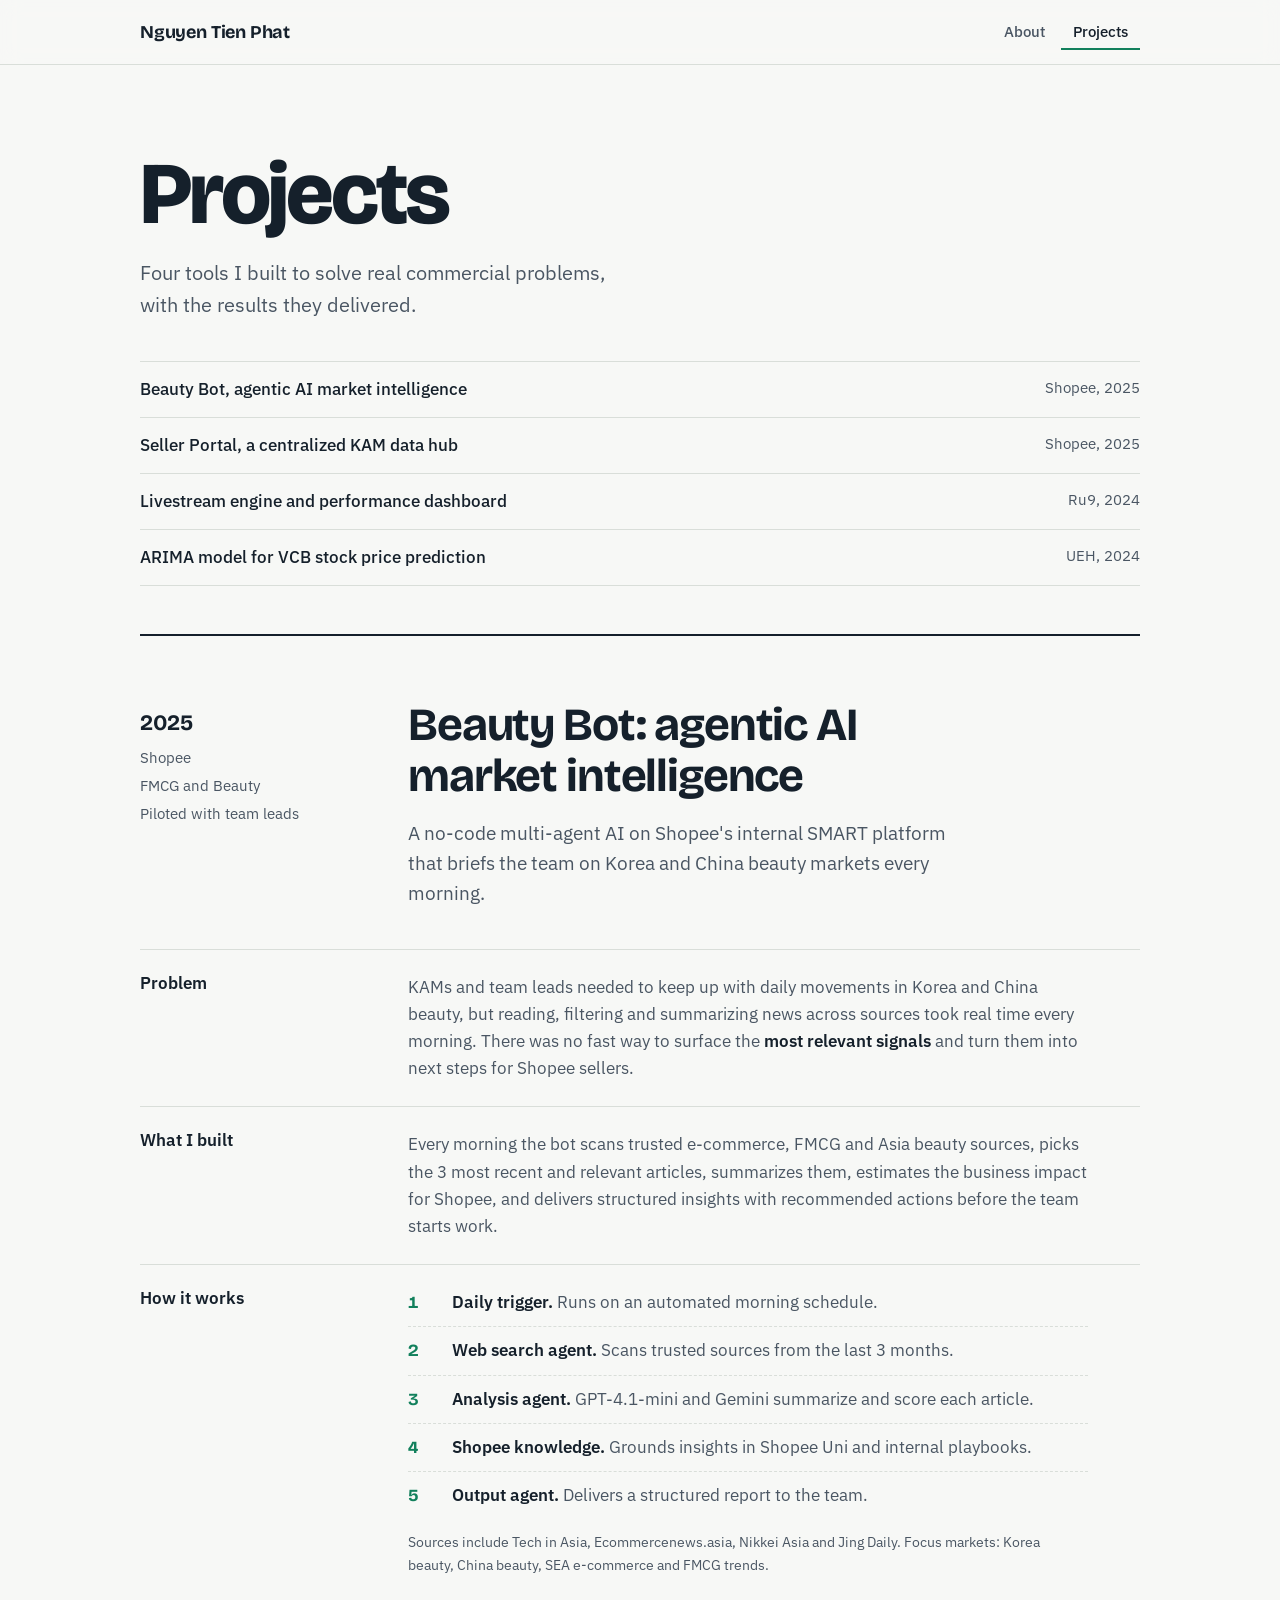
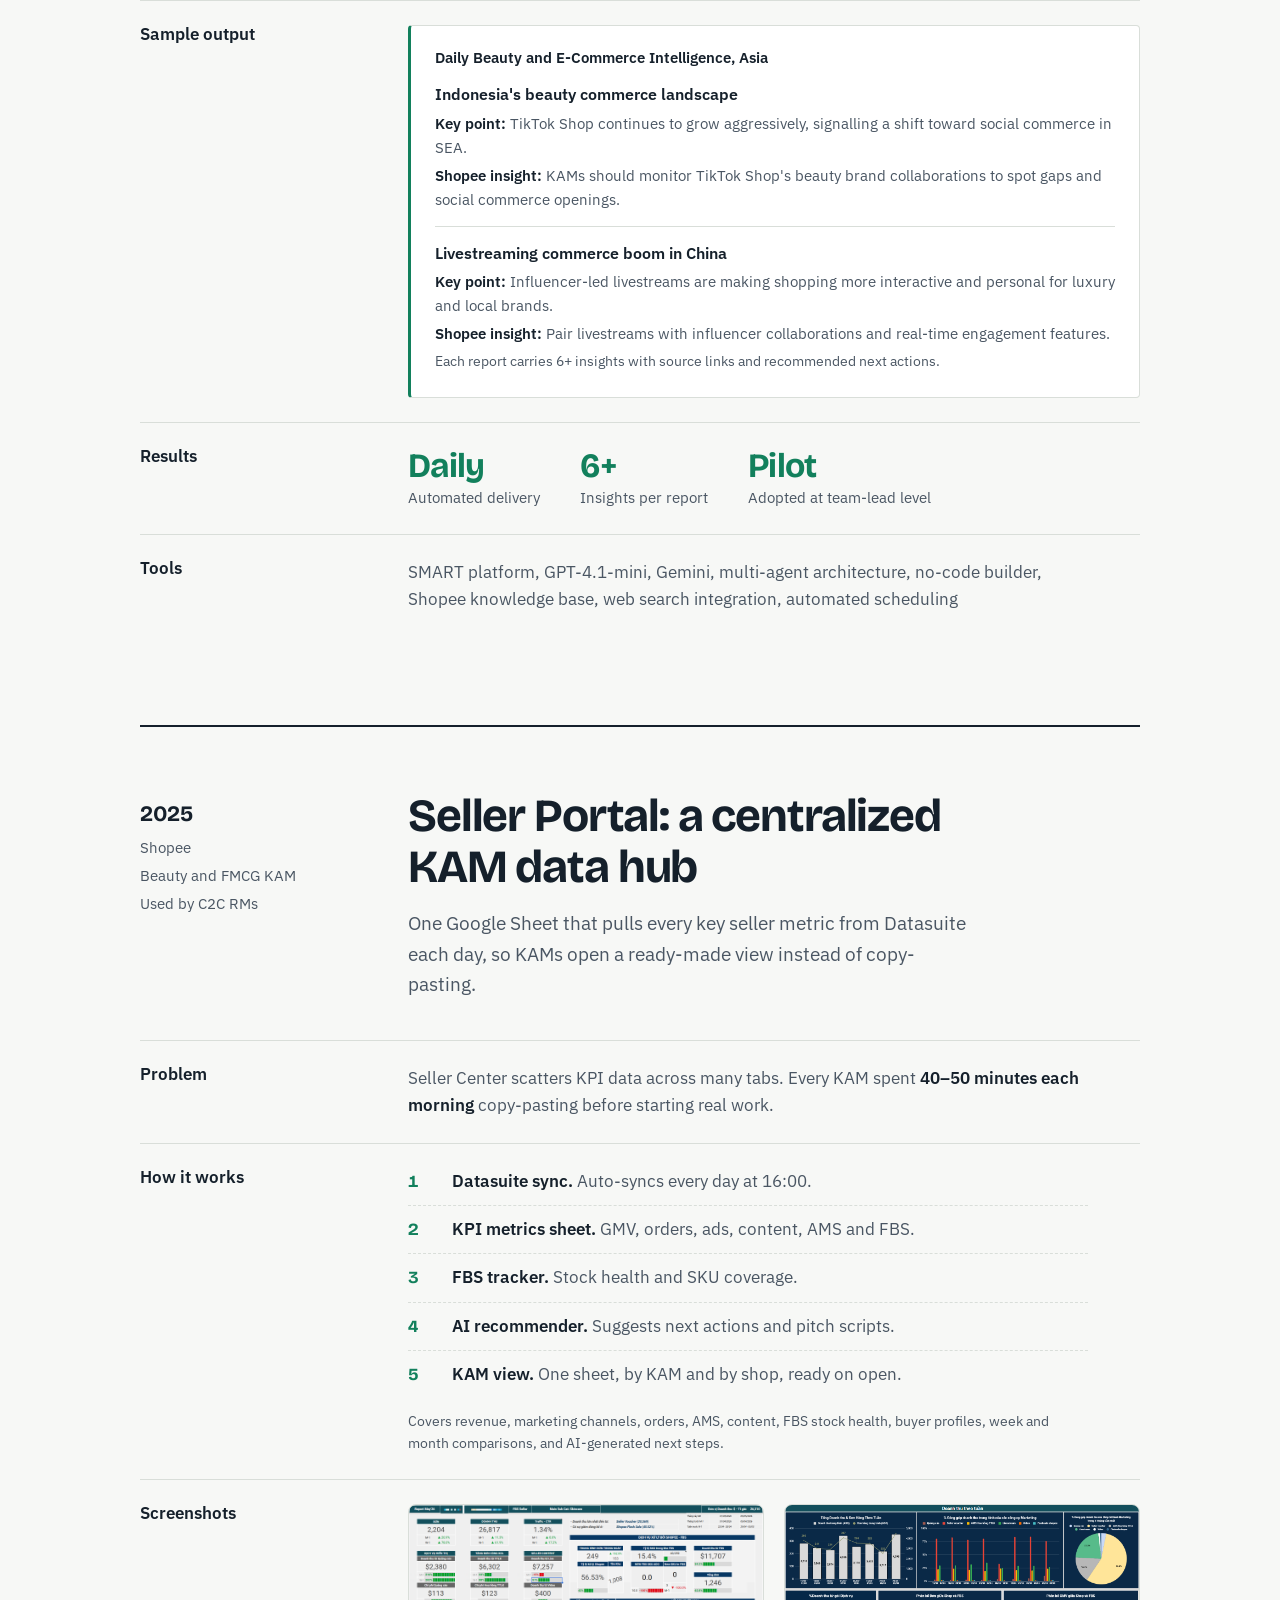
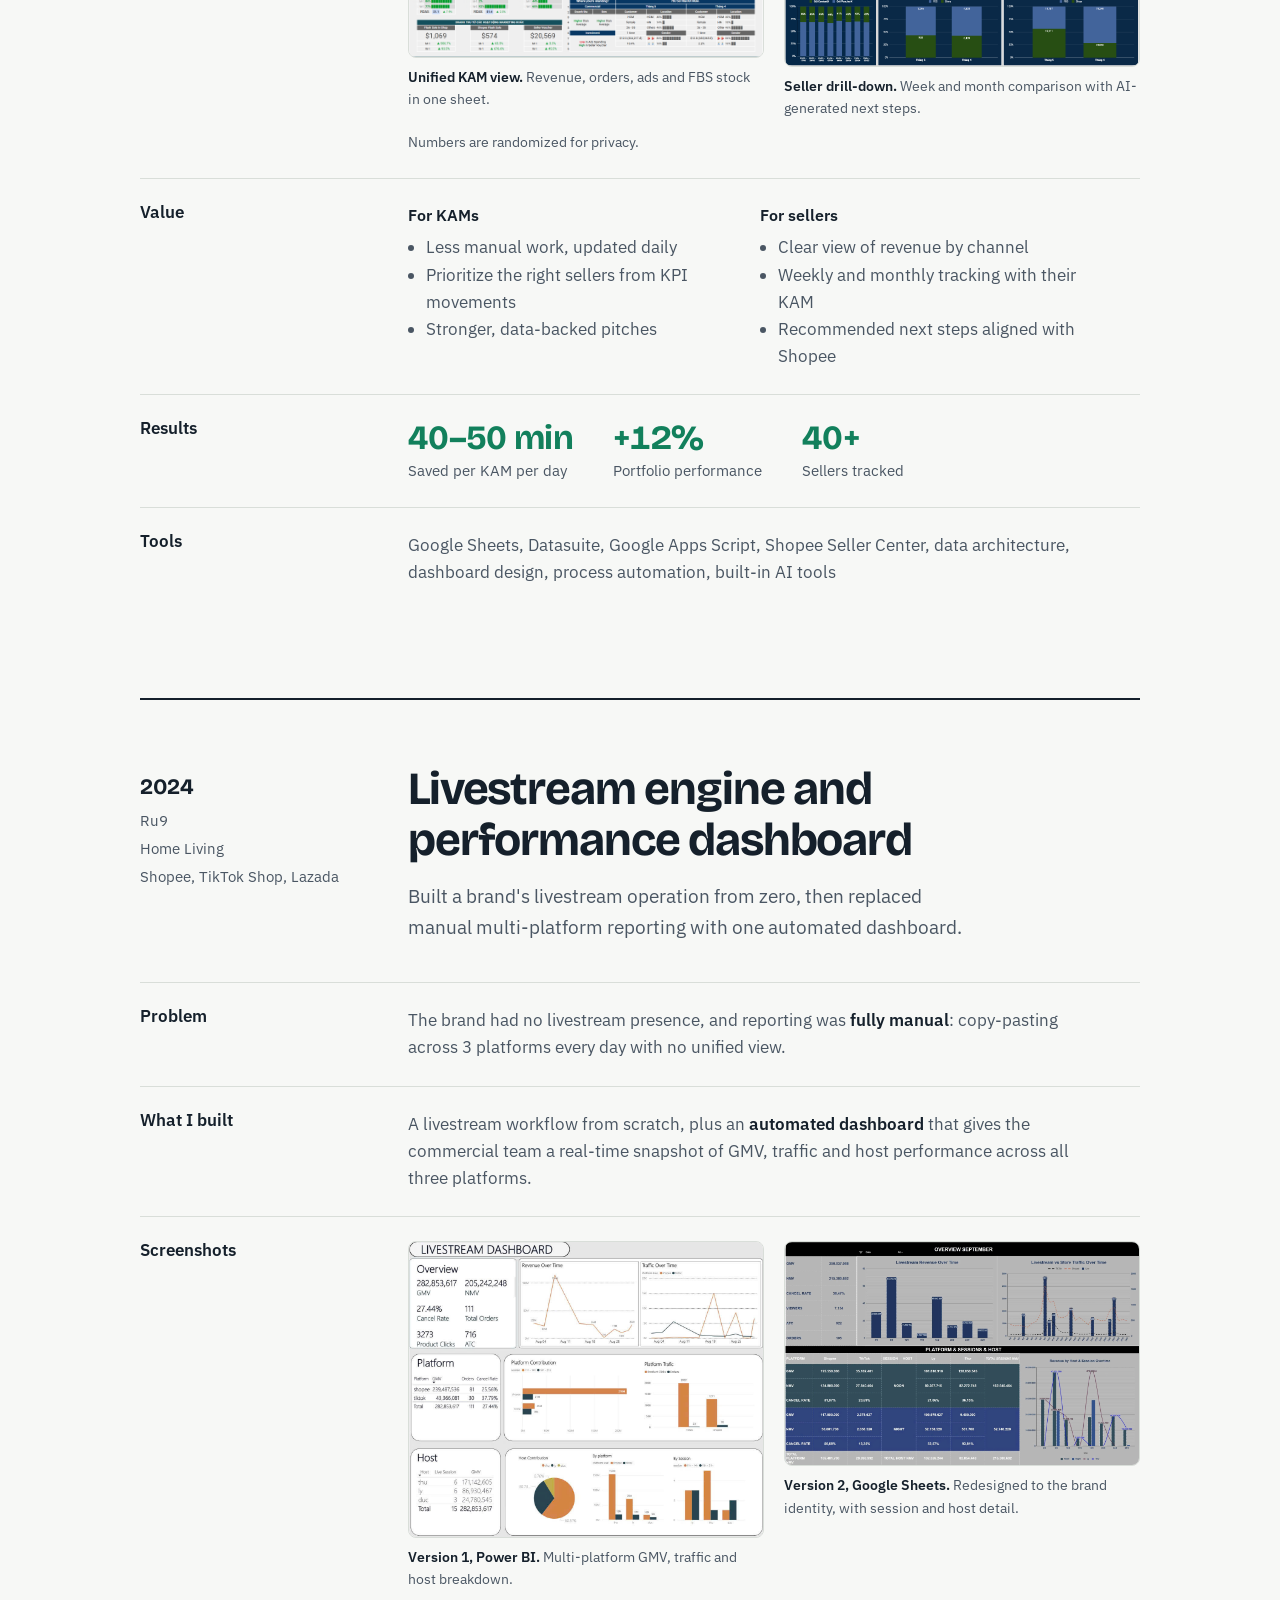
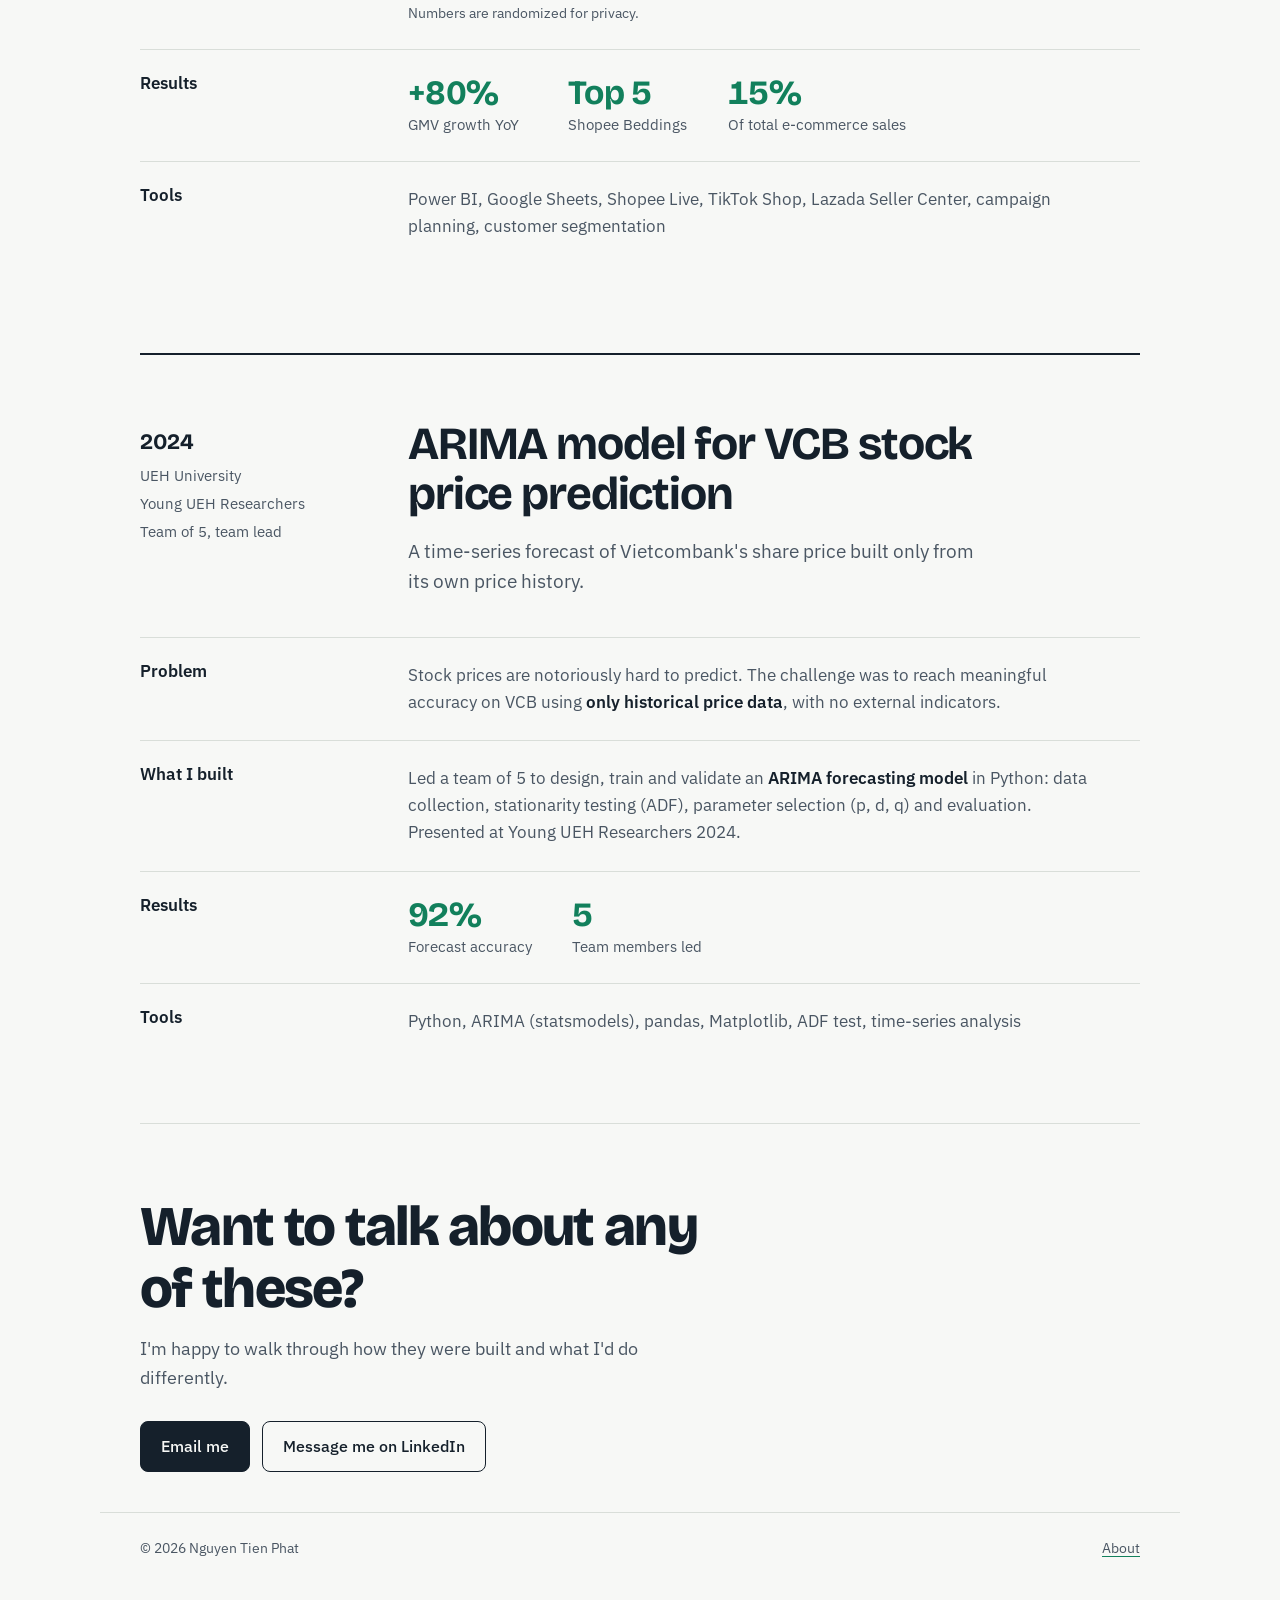
==== commit d063c029: "Update projects.html" ====
--- a/projects.html
+++ b/projects.html
@@ -1,1464 +1,370 @@
 <!DOCTYPE html>
 <html lang="en">
-
 <head>
   <meta charset="UTF-8" />
   <meta name="viewport" content="width=device-width, initial-scale=1.0" />
-  <title>Projects — Nguyen Tien Phat</title>
-  <meta name="description" content="Selected projects by Nguyen Tien Phat — ARIMA stock forecasting, a livestream performance dashboard, the Seller Portal KAM data hub, and Beauty Bot, an agentic AI market-intelligence tool." />
-  <link rel="icon" type="image/svg+xml" href="[data-uri]" />
+  <title>Projects | Nguyen Tien Phat</title>
+  <meta name="description" content="Selected projects by Nguyen Tien Phat: ARIMA stock forecasting, a livestream performance dashboard, the Seller Portal KAM data hub, and Beauty Bot, an agentic AI market-intelligence tool." />
+  <meta name="theme-color" content="#f7f8f6" />
+  <link rel="icon" type="image/svg+xml" href="data:image/svg+xml,%3Csvg xmlns='http://www.w3.org/2000/svg' viewBox='0 0 64 64'%3E%3Crect width='64' height='64' rx='14' fill='%2315202b'/%3E%3Ctext x='32' y='44' font-family='Arial' font-size='32' font-weight='700' fill='%233cc48f' text-anchor='middle'%3EP%3C/text%3E%3C/svg%3E" />
   <meta property="og:type" content="website" />
   <meta property="og:url" content="https://tienphat-nguyen-work.vercel.app/projects.html" />
-  <meta property="og:title" content="Projects — Nguyen Tien Phat" />
+  <meta property="og:title" content="Projects | Nguyen Tien Phat" />
   <meta property="og:description" content="ARIMA stock forecasting, a livestream performance dashboard, the Seller Portal KAM data hub, and Beauty Bot, an agentic AI market-intelligence tool." />
   <meta name="twitter:card" content="summary" />
-  <meta name="twitter:title" content="Projects — Nguyen Tien Phat" />
+  <meta name="twitter:title" content="Projects | Nguyen Tien Phat" />
   <meta name="twitter:description" content="Selected projects: ARIMA forecasting, livestream dashboards, Seller Portal, Beauty Bot." />
-  <link
-    href="https://fonts.googleapis.com/css2?family=DM+Serif+Display:ital@0;1&family=DM+Sans:wght@300;400;500&display=swap"
-    rel="stylesheet" />
-  <style>
-    :root {
-      --teal: #1D9E75;
-      --teal-light: #e1f5ee;
-      --teal-dark: #085041;
-      --ink: #111;
-      --muted: #555;
-      --soft: #f5f4f0;
-      --border: #ddd;
-      --white: #fff;
-    }
-
-    *,
-    *::before,
-    *::after {
-      box-sizing: border-box;
-      margin: 0;
-      padding: 0;
-    }
-
-    body {
-      font-family: 'DM Sans', sans-serif;
-      background: var(--soft);
-      color: var(--ink);
-      line-height: 1.6;
-    }
-
-    /* ── NAV ── */
-    .nav {
-      background: var(--ink);
-      padding: 0 40px;
-      display: flex;
-      align-items: center;
-      justify-content: space-between;
-      height: 56px;
-      position: sticky;
-      top: 0;
-      z-index: 100;
-    }
-
-    .nav-logo {
-      font-family: 'DM Serif Display', serif;
-      font-size: 18px;
-      color: var(--white);
-      text-decoration: none;
-      letter-spacing: -0.01em;
-    }
-
-    .nav-logo em {
-      color: var(--teal);
-      font-style: italic;
-    }
-
-    .nav-links {
-      display: flex;
-      gap: 4px;
-    }
-
-    .nav-link {
-      font-size: 13px;
-      font-weight: 500;
-      color: rgba(255, 255, 255, 0.55);
-      text-decoration: none;
-      padding: 6px 14px;
-      border-radius: 8px;
-      border: 0.5px solid transparent;
-      transition: color 0.2s, background 0.2s;
-    }
-
-    .nav-link:hover {
-      color: var(--white);
-      background: rgba(255, 255, 255, 0.07);
-    }
-
-    .nav-link.active {
-      color: var(--white);
-      border-color: rgba(255, 255, 255, 0.15);
-    }
-
-    /* ── NAV DROPDOWN ── */
-    .nav-dropdown {
-      position: relative;
-    }
-
-    .nav-dropdown-menu {
-      display: none;
-      position: absolute;
-      top: calc(100% + 8px);
-      right: 0;
-      background: #1a1a1a;
-      border: 0.5px solid rgba(255, 255, 255, 0.12);
-      border-radius: 12px;
-      padding: 6px;
-      min-width: 230px;
-      box-shadow: 0 8px 32px rgba(0, 0, 0, 0.45);
-      z-index: 200;
-    }
-
-    .nav-dropdown:hover .nav-dropdown-menu,
-    .nav-dropdown:focus-within .nav-dropdown-menu {
-      display: block;
-    }
-
-    .nav-dropdown-item {
-      display: flex;
-      align-items: center;
-      gap: 10px;
-      padding: 8px 12px;
-      border-radius: 8px;
-      text-decoration: none;
-      color: rgba(255, 255, 255, 0.7);
-      font-size: 12.5px;
-      transition: background 0.15s, color 0.15s;
-      white-space: nowrap;
-    }
-
-    .nav-dropdown-item:hover {
-      background: rgba(255, 255, 255, 0.07);
-      color: var(--white);
-    }
-
-    .nav-dropdown-item .dd-num {
-      font-family: 'DM Serif Display', serif;
-      font-size: 11px;
-      color: var(--teal);
-      opacity: 0.8;
-      font-style: italic;
-      flex-shrink: 0;
-    }
-
-    .nav-dropdown-divider {
-      border: none;
-      border-top: 0.5px solid rgba(255, 255, 255, 0.08);
-      margin: 4px 6px;
-    }
-
-    .nav-dropdown>.nav-link::after {
-      content: ' ▾';
-      font-size: 10px;
-      opacity: 0.5;
-    }
-
-    /* ── HERO ── */
-    .hero {
-      background: var(--ink);
-      color: var(--white);
-      padding: 64px 40px 52px;
-      position: relative;
-      overflow: hidden;
-    }
-
-    .hero::before {
-      content: '';
-      position: absolute;
-      top: -60px;
-      right: -60px;
-      width: 320px;
-      height: 320px;
-      border-radius: 50%;
-      background: var(--teal);
-      opacity: 0.12;
-    }
-
-    .hero::after {
-      content: 'PROJECTS';
-      position: absolute;
-      bottom: -20px;
-      left: -10px;
-      font-family: 'DM Serif Display', serif;
-      font-size: 120px;
-      color: rgba(255, 255, 255, 0.03);
-      white-space: nowrap;
-      pointer-events: none;
-      letter-spacing: -0.04em;
-    }
-
-    .hero-inner {
-      max-width: 780px;
-      margin: 0 auto;
-      position: relative;
-    }
-
-    .hero-tag {
-      display: inline-block;
-      font-size: 11px;
-      font-weight: 500;
-      letter-spacing: 0.12em;
-      text-transform: uppercase;
-      border: 1px solid rgba(255, 255, 255, 0.2);
-      border-radius: 20px;
-      padding: 4px 14px;
-      margin-bottom: 18px;
-      color: rgba(255, 255, 255, 0.6);
-    }
-
-    .hero h1 {
-      font-family: 'DM Serif Display', serif;
-      font-size: clamp(36px, 6vw, 58px);
-      line-height: 1.1;
-      margin-bottom: 12px;
-    }
-
-    .hero h1 em {
-      font-style: italic;
-      color: var(--teal);
-    }
-
-    .hero-sub {
-      font-size: 15px;
-      color: rgba(255, 255, 255, 0.55);
-      max-width: 460px;
-    }
-
-    /* ── LAYOUT ── */
-    .page {
-      max-width: 780px;
-      margin: 0 auto;
-      padding: 0 24px 100px;
-    }
-
-    section {
-      margin-top: 52px;
-    }
-
-    .section-label {
-      font-size: 11px;
-      font-weight: 500;
-      letter-spacing: 0.12em;
-      text-transform: uppercase;
-      color: var(--teal);
-      margin-bottom: 20px;
-    }
-
-    /* ── PROJECT CARD ── */
-    .proj-card {
-      background: var(--white);
-      border: 0.5px solid var(--border);
-      border-radius: 16px;
-      margin-bottom: 20px;
-      overflow: hidden;
-      transition: box-shadow 0.25s, transform 0.2s;
-    }
-
-    .proj-card:hover {
-      box-shadow: 0 6px 28px rgba(0, 0, 0, 0.09);
-      transform: translateY(-2px);
-    }
-
-    /* Card top stripe */
-    .proj-stripe {
-      height: 4px;
-      background: var(--teal);
-    }
-
-    .proj-stripe.amber {
-      background: linear-gradient(90deg, #f59e0b, #fbbf24);
-    }
-
-    .proj-stripe.coral {
-      background: linear-gradient(90deg, #ef4444, #f97316);
-    }
-
-    .proj-stripe.teal {
-      background: linear-gradient(90deg, #1D9E75, #34d399);
-    }
-
-    .proj-body {
-      padding: 28px;
-    }
-
-    .proj-meta {
-      display: flex;
-      align-items: center;
-      gap: 10px;
-      flex-wrap: wrap;
-      margin-bottom: 14px;
-    }
-
-    .proj-num {
-      font-family: 'DM Serif Display', serif;
-      font-size: 13px;
-      color: var(--teal);
-      opacity: 0.6;
-      font-style: italic;
-    }
-
-    .proj-badge {
-      font-size: 11px;
-      font-weight: 500;
-      padding: 3px 10px;
-      border-radius: 20px;
-      letter-spacing: 0.04em;
-    }
-
-    .badge-blue {
-      background: #dbeafe;
-      color: #1e40af;
-    }
-
-    .badge-amber {
-      background: #fef3c7;
-      color: #92400e;
-    }
-
-    .badge-green {
-      background: var(--teal-light);
-      color: var(--teal-dark);
-    }
-
-    .proj-year {
-      font-size: 12px;
-      color: var(--muted);
-      margin-left: auto;
-    }
-
-    .proj-title {
-      font-family: 'DM Serif Display', serif;
-      font-size: clamp(22px, 4vw, 30px);
-      line-height: 1.15;
-      margin-bottom: 4px;
-    }
-
-    .proj-title em {
-      font-style: italic;
-      color: var(--teal);
-    }
-
-    .proj-org {
-      font-size: 13px;
-      color: var(--muted);
-      margin-bottom: 22px;
-    }
-
-    /* Sections inside card */
-    .proj-section {
-      margin-bottom: 20px;
-    }
-
-    .proj-section:last-child {
-      margin-bottom: 0;
-    }
-
-    .proj-section-label {
-      font-size: 10px;
-      font-weight: 500;
-      letter-spacing: 0.12em;
-      text-transform: uppercase;
-      color: var(--teal);
-      margin-bottom: 8px;
-    }
-
-    .proj-section p {
-      font-size: 14px;
-      color: var(--muted);
-      line-height: 1.75;
-    }
-
-    .proj-section p strong {
-      color: var(--ink);
-      font-weight: 500;
-    }
-
-    /* Outcome stats */
-    .outcome-row {
-      display: flex;
-      gap: 10px;
-      flex-wrap: wrap;
-    }
-
-    .stat-box {
-      background: var(--teal-light);
-      border-radius: 10px;
-      padding: 12px 20px;
-      text-align: center;
-      flex: 1;
-      min-width: 90px;
-    }
-
-    .stat-val {
-      font-family: 'DM Serif Display', serif;
-      font-size: 26px;
-      color: var(--teal-dark);
-      display: block;
-      line-height: 1;
-    }
-
-    .stat-lbl {
-      font-size: 10px;
-      color: var(--teal-dark);
-      opacity: 0.75;
-      margin-top: 3px;
-    }
-
-    /* Tool pills */
-    .tool-row {
-      display: flex;
-      flex-wrap: wrap;
-      gap: 7px;
-    }
-
-    .tool-pill {
-      font-size: 12px;
-      background: var(--soft);
-      border: 0.5px solid var(--border);
-      border-radius: 7px;
-      padding: 4px 12px;
-      color: var(--ink);
-    }
-
-    /* Divider inside card */
-    .card-divider {
-      border: none;
-      border-top: 0.5px solid #f0f0f0;
-      margin: 20px 0;
-    }
-
-    /* ── COMING SOON ── */
-    .coming-card {
-      background: var(--white);
-      border: 1px dashed var(--border);
-      border-radius: 16px;
-      padding: 32px;
-      text-align: center;
-      color: var(--muted);
-      margin-bottom: 20px;
-    }
-
-    .coming-icon {
-      font-size: 28px;
-      margin-bottom: 10px;
-    }
-
-    .coming-title {
-      font-family: 'DM Serif Display', serif;
-      font-size: 18px;
-      color: var(--ink);
-      margin-bottom: 6px;
-    }
-
-    .coming-sub {
-      font-size: 13px;
-    }
-
-    /* ── FOOTER ── */
-    footer {
-      text-align: center;
-      font-size: 12px;
-      color: var(--muted);
-      margin-top: 60px;
-      padding-top: 24px;
-      border-top: 0.5px solid var(--border);
-    }
-
-    footer a {
-      color: var(--teal);
-      text-decoration: none;
-    }
-
-    footer a:hover {
-      text-decoration: underline;
-    }
-
-    /* ── ANIMATIONS ── */
-    .fade-up {
-      opacity: 0;
-      transform: translateY(20px);
-      animation: fadeUp 0.55s ease forwards;
-    }
-
-    @keyframes fadeUp {
-      to {
-        opacity: 1;
-        transform: translateY(0);
-      }
-    }
-
-    .proj-card:nth-child(1) {
-      animation-delay: 0.05s;
-    }
-
-    .proj-card:nth-child(2) {
-      animation-delay: 0.15s;
-    }
-
-    .proj-card:nth-child(3) {
-      animation-delay: 0.25s;
-    }
-
-    @media (max-width: 600px) {
-      .nav {
-        padding: 0 20px;
-      }
-
-      .hero {
-        padding: 48px 24px 40px;
-      }
-
-      .proj-body {
-        padding: 20px;
-      }
-
-      .outcome-row {
-        flex-direction: column;
-      }
-    }
-
-    /* ── ANTIGRAVITY ── */
-    #agBtn {
-      position: fixed;
-      bottom: 28px;
-      right: 28px;
-      z-index: 9999;
-      background: var(--ink);
-      color: var(--white);
-      border: 1.5px solid rgba(255, 255, 255, 0.15);
-      border-radius: 50px;
-      padding: 11px 22px;
-      font-family: 'DM Sans', sans-serif;
-      font-size: 13px;
-      font-weight: 500;
-      cursor: pointer;
-      display: flex;
-      align-items: center;
-      gap: 8px;
-      box-shadow: 0 4px 24px rgba(0, 0, 0, 0.3);
-      transition: background 0.2s, transform 0.2s, border-color 0.2s;
-      user-select: none;
-    }
-
-    #agBtn:hover {
-      background: #222;
-      border-color: var(--teal);
-      transform: translateY(-2px);
-    }
-
-    #agBtn.on {
-      background: var(--teal);
-      border-color: var(--teal);
-    }
-
-    #agBtn .icon {
-      font-size: 15px;
-      display: inline-block;
-      transition: transform 0.5s;
-    }
-
-    #agBtn.on .icon {
-      transform: rotate(180deg);
-    }
-
-    .ag-hint {
-      position: fixed;
-      bottom: 78px;
-      right: 28px;
-      z-index: 9999;
-      font-size: 11.5px;
-      color: var(--muted);
-      background: var(--white);
-      border: 0.5px solid var(--border);
-      border-radius: 12px;
-      padding: 7px 14px;
-      opacity: 0;
-      transition: opacity 0.35s;
-      pointer-events: none;
-      white-space: nowrap;
-      box-shadow: 0 2px 12px rgba(0, 0, 0, 0.08);
-    }
-
-    .ag-hint.show {
-      opacity: 1;
-    }
-
-    .fly-el {
-      position: fixed;
-      z-index: 8888;
-      cursor: grab;
-      user-select: none;
-      will-change: transform;
-    }
-
-    .fly-el:active {
-      cursor: grabbing;
-    }
-
-    .dash-img-wrap {
-      position: relative;
-      border-radius: 10px;
-      overflow: hidden;
-      border: 0.5px solid var(--border);
-      background: #fff;
-      cursor: zoom-in;
-    }
-
-    .dash-img {
-      width: 100%;
-      display: block;
-      transition: transform 0.3s ease, box-shadow 0.3s ease;
-    }
-
-    .dash-img-wrap:hover .dash-img {
-      transform: scale(1.04);
-    }
-
-    .dash-zoom-hint {
-      position: absolute;
-      bottom: 0;
-      left: 0;
-      right: 0;
-      background: linear-gradient(transparent, rgba(0, 0, 0, 0.55));
-      color: #fff;
-      font-size: 11px;
-      text-align: center;
-      padding: 18px 0 8px;
-      opacity: 0;
-      transition: opacity 0.25s;
-      pointer-events: none;
-    }
-
-    .dash-img-wrap:hover .dash-zoom-hint {
-      opacity: 1;
-    }
-
-    @keyframes lbIn {
-      from {
-        opacity: 0;
-        transform: scale(0.93);
-      }
-
-      to {
-        opacity: 1;
-        transform: scale(1);
-      }
-    }
-  </style>
+  <link rel="preconnect" href="https://fonts.googleapis.com" />
+  <link rel="preconnect" href="https://fonts.gstatic.com" crossorigin />
+  <link href="https://fonts.googleapis.com/css2?family=Bricolage+Grotesque:opsz,wght@12..96,400..800&family=IBM+Plex+Sans:wght@400;500;600&display=swap" rel="stylesheet" />
+  <link rel="stylesheet" href="style.css" />
 </head>
 
 <body>
-
-  <!-- NAV -->
-  <nav class="nav">
-    <a class="nav-logo" href="index.html">Nguyen <em>Tien Phat</em></a>
-    <div class="nav-links">
-      <a class="nav-link" href="index.html">About</a>
-      <div class="nav-dropdown">
-        <a class="nav-link active" href="projects.html" tabindex="0">Projects</a>
-        <div class="nav-dropdown-menu">
-          <a class="nav-dropdown-item" href="#proj-01">
-            <span class="dd-num">01.</span> ARIMA Forecasting Model
-          </a>
-          <div class="nav-dropdown-divider"></div>
-          <a class="nav-dropdown-item" href="#proj-02">
-            <span class="dd-num">02.</span> Livestream Engine & Dashboard
-          </a>
-          <div class="nav-dropdown-divider"></div>
-          <a class="nav-dropdown-item" href="#proj-03">
-            <span class="dd-num">03.</span> Seller Portal
-          </a>
-          <div class="nav-dropdown-divider"></div>
-          <a class="nav-dropdown-item" href="#beauty-bot">
-            <span class="dd-num">04.</span> Beauty Bot — Agentic AI
-          </a>
-        </div>
-      </div>
+  <a class="skip-link" href="#content">Skip to content</a>
+
+  <header class="site-header">
+    <div class="inner">
+      <a class="wordmark" href="index.html">Nguyen Tien Phat</a>
+      <nav class="site-nav" aria-label="Main">
+        <a href="index.html">About</a>
+        <a href="projects.html" aria-current="page">Projects</a>
+      </nav>
     </div>
-  </nav>
-
-  <!-- ANTIGRAVITY -->
-  <button id="agBtn" onclick="toggleAG()">
-    <span class="icon">🚀</span>
-    <span id="agLabel">Antigravity</span>
-  </button>
-  <div class="ag-hint" id="agHint">Drag elements · click Reset to restore</div>
-
-  <!-- HERO -->
-  <div class="hero">
-    <div class="hero-inner">
-      <div class="hero-tag">Selected Work</div>
-      <h1>My <em>Projects</em></h1>
-      <p class="hero-sub">Real problems. Real tools. Measurable outcomes across E-Commerce, Data & AI.</p>
+  </header>
+
+  <main id="content">
+
+    <section class="page-intro" aria-labelledby="title">
+      <h1 id="title">Projects</h1>
+      <p>Four tools I built to solve real commercial problems, with the results they delivered.</p>
+      <ol class="toc">
+        <li><a href="#beauty-bot"><span class="name">Beauty Bot, agentic AI market intelligence</span><span class="where">Shopee, 2025</span></a></li>
+        <li><a href="#seller-portal"><span class="name">Seller Portal, a centralized KAM data hub</span><span class="where">Shopee, 2025</span></a></li>
+        <li><a href="#livestream"><span class="name">Livestream engine and performance dashboard</span><span class="where">Ru9, 2024</span></a></li>
+        <li><a href="#arima"><span class="name">ARIMA model for VCB stock price prediction</span><span class="where">UEH, 2024</span></a></li>
+      </ol>
+    </section>
+
+    <!-- BEAUTY BOT -->
+    <article class="case" id="beauty-bot" aria-labelledby="bb-title">
+      <div class="case-head">
+        <div class="meta">
+          <span class="year">2025</span>
+          <span>Shopee</span>
+          <span>FMCG and Beauty</span>
+          <span>Piloted with team leads</span>
+        </div>
+        <div>
+          <h2 id="bb-title">Beauty Bot: agentic AI market intelligence</h2>
+          <p class="summary">A no-code multi-agent AI on Shopee's internal SMART platform that briefs the team on Korea and China beauty markets every morning.</p>
+        </div>
+      </div>
+
+      <div class="case-row">
+        <h3>Problem</h3>
+        <div class="body">KAMs and team leads needed to keep up with daily movements in Korea and China beauty, but reading, filtering and summarizing news across sources took real time every morning. There was no fast way to surface the <strong>most relevant signals</strong> and turn them into next steps for Shopee sellers.</div>
+      </div>
+
+      <div class="case-row">
+        <h3>What I built</h3>
+        <div class="body">Every morning the bot scans trusted e-commerce, FMCG and Asia beauty sources, picks the 3 most recent and relevant articles, summarizes them, estimates the business impact for Shopee, and delivers structured insights with recommended actions before the team starts work.</div>
+      </div>
+
+      <div class="case-row">
+        <h3>How it works</h3>
+        <div class="body">
+          <ol class="steps">
+            <li><span><b>Daily trigger.</b> Runs on an automated morning schedule.</span></li>
+            <li><span><b>Web search agent.</b> Scans trusted sources from the last 3 months.</span></li>
+            <li><span><b>Analysis agent.</b> GPT-4.1-mini and Gemini summarize and score each article.</span></li>
+            <li><span><b>Shopee knowledge.</b> Grounds insights in Shopee Uni and internal playbooks.</span></li>
+            <li><span><b>Output agent.</b> Delivers a structured report to the team.</span></li>
+          </ol>
+          <p class="note">Sources include Tech in Asia, Ecommercenews.asia, Nikkei Asia and Jing Daily. Focus markets: Korea beauty, China beauty, SEA e-commerce and FMCG trends.</p>
+        </div>
+      </div>
+
+      <div class="case-row">
+        <h3>Sample output</h3>
+        <div class="body wide">
+          <div class="sample">
+            <h4>Daily Beauty and E-Commerce Intelligence, Asia</h4>
+            <article>
+              <h5>Indonesia's beauty commerce landscape</h5>
+              <p><b>Key point:</b> TikTok Shop continues to grow aggressively, signalling a shift toward social commerce in SEA.</p>
+              <p><b>Shopee insight:</b> KAMs should monitor TikTok Shop's beauty brand collaborations to spot gaps and social commerce openings.</p>
+            </article>
+            <article>
+              <h5>Livestreaming commerce boom in China</h5>
+              <p><b>Key point:</b> Influencer-led livestreams are making shopping more interactive and personal for luxury and local brands.</p>
+              <p><b>Shopee insight:</b> Pair livestreams with influencer collaborations and real-time engagement features.</p>
+            </article>
+            <p class="note">Each report carries 6+ insights with source links and recommended next actions.</p>
+          </div>
+        </div>
+      </div>
+
+      <div class="case-row">
+        <h3>Results</h3>
+        <div class="body">
+          <dl class="results">
+            <div><dt>Daily</dt><dd>Automated delivery</dd></div>
+            <div><dt>6+</dt><dd>Insights per report</dd></div>
+            <div><dt>Pilot</dt><dd>Adopted at team-lead level</dd></div>
+          </dl>
+        </div>
+      </div>
+
+      <div class="case-row">
+        <h3>Tools</h3>
+        <p class="body tools">SMART platform, GPT-4.1-mini, Gemini, multi-agent architecture, no-code builder, Shopee knowledge base, web search integration, automated scheduling</p>
+      </div>
+    </article>
+
+    <!-- SELLER PORTAL -->
+    <article class="case" id="seller-portal" aria-labelledby="sp-title">
+      <div class="case-head">
+        <div class="meta">
+          <span class="year">2025</span>
+          <span>Shopee</span>
+          <span>Beauty and FMCG KAM</span>
+          <span>Used by C2C RMs</span>
+        </div>
+        <div>
+          <h2 id="sp-title">Seller Portal: a centralized KAM data hub</h2>
+          <p class="summary">One Google Sheet that pulls every key seller metric from Datasuite each day, so KAMs open a ready-made view instead of copy-pasting.</p>
+        </div>
+      </div>
+
+      <div class="case-row">
+        <h3>Problem</h3>
+        <div class="body">Seller Center scatters KPI data across many tabs. Every KAM spent <strong>40–50 minutes each morning</strong> copy-pasting before starting real work.</div>
+      </div>
+
+      <div class="case-row">
+        <h3>How it works</h3>
+        <div class="body">
+          <ol class="steps">
+            <li><span><b>Datasuite sync.</b> Auto-syncs every day at 16:00.</span></li>
+            <li><span><b>KPI metrics sheet.</b> GMV, orders, ads, content, AMS and FBS.</span></li>
+            <li><span><b>FBS tracker.</b> Stock health and SKU coverage.</span></li>
+            <li><span><b>AI recommender.</b> Suggests next actions and pitch scripts.</span></li>
+            <li><span><b>KAM view.</b> One sheet, by KAM and by shop, ready on open.</span></li>
+          </ol>
+          <p class="note">Covers revenue, marketing channels, orders, AMS, content, FBS stock health, buyer profiles, week and month comparisons, and AI-generated next steps.</p>
+        </div>
+      </div>
+
+      <div class="case-row">
+        <h3>Screenshots</h3>
+        <div class="body wide">
+          <div class="shots">
+            <figure class="shot">
+              <button type="button" data-full="assest/seller_portal_1.png" data-caption="Seller Portal, unified KAM view">
+                <img src="assest/seller_portal_1.png" alt="Seller Portal unified KAM view with KPI metrics by seller" loading="lazy" />
+              </button>
+              <figcaption><b>Unified KAM view.</b> Revenue, orders, ads and FBS stock in one sheet.</figcaption>
+            </figure>
+            <figure class="shot">
+              <button type="button" data-full="assest/seller_portal_2.png" data-caption="Seller Portal, seller drill-down">
+                <img src="assest/seller_portal_2.png" alt="Seller Portal drill-down with week and month comparison" loading="lazy" />
+              </button>
+              <figcaption><b>Seller drill-down.</b> Week and month comparison with AI-generated next steps.</figcaption>
+            </figure>
+          </div>
+          <p class="note">Numbers are randomized for privacy.</p>
+        </div>
+      </div>
+
+      <div class="case-row">
+        <h3>Value</h3>
+        <div class="body two-up">
+          <div>
+            <h4>For KAMs</h4>
+            <ul>
+              <li>Less manual work, updated daily</li>
+              <li>Prioritize the right sellers from KPI movements</li>
+              <li>Stronger, data-backed pitches</li>
+            </ul>
+          </div>
+          <div>
+            <h4>For sellers</h4>
+            <ul>
+              <li>Clear view of revenue by channel</li>
+              <li>Weekly and monthly tracking with their KAM</li>
+              <li>Recommended next steps aligned with Shopee</li>
+            </ul>
+          </div>
+        </div>
+      </div>
+
+      <div class="case-row">
+        <h3>Results</h3>
+        <div class="body">
+          <dl class="results">
+            <div><dt>40–50 min</dt><dd>Saved per KAM per day</dd></div>
+            <div><dt>+12%</dt><dd>Portfolio performance</dd></div>
+            <div><dt>40+</dt><dd>Sellers tracked</dd></div>
+          </dl>
+        </div>
+      </div>
+
+      <div class="case-row">
+        <h3>Tools</h3>
+        <p class="body tools">Google Sheets, Datasuite, Google Apps Script, Shopee Seller Center, data architecture, dashboard design, process automation, built-in AI tools</p>
+      </div>
+    </article>
+
+    <!-- LIVESTREAM -->
+    <article class="case" id="livestream" aria-labelledby="ls-title">
+      <div class="case-head">
+        <div class="meta">
+          <span class="year">2024</span>
+          <span>Ru9</span>
+          <span>Home Living</span>
+          <span>Shopee, TikTok Shop, Lazada</span>
+        </div>
+        <div>
+          <h2 id="ls-title">Livestream engine and performance dashboard</h2>
+          <p class="summary">Built a brand's livestream operation from zero, then replaced manual multi-platform reporting with one automated dashboard.</p>
+        </div>
+      </div>
+
+      <div class="case-row">
+        <h3>Problem</h3>
+        <div class="body">The brand had no livestream presence, and reporting was <strong>fully manual</strong>: copy-pasting across 3 platforms every day with no unified view.</div>
+      </div>
+
+      <div class="case-row">
+        <h3>What I built</h3>
+        <div class="body">A livestream workflow from scratch, plus an <strong>automated dashboard</strong> that gives the commercial team a real-time snapshot of GMV, traffic and host performance across all three platforms.</div>
+      </div>
+
+      <div class="case-row">
+        <h3>Screenshots</h3>
+        <div class="body wide">
+          <div class="shots">
+            <figure class="shot">
+              <button type="button" data-full="assest/live_dash_1.jpg" data-caption="Version 1, Power BI">
+                <img src="assest/live_dash_1.jpg" alt="Livestream dashboard in Power BI with GMV, traffic and host breakdown" loading="lazy" />
+              </button>
+              <figcaption><b>Version 1, Power BI.</b> Multi-platform GMV, traffic and host breakdown.</figcaption>
+            </figure>
+            <figure class="shot">
+              <button type="button" data-full="assest/live_dash_2.jpg" data-caption="Version 2, Google Sheets redesign">
+                <img src="assest/live_dash_2.jpg" alt="Livestream dashboard redesigned in Google Sheets with session and host detail" loading="lazy" />
+              </button>
+              <figcaption><b>Version 2, Google Sheets.</b> Redesigned to the brand identity, with session and host detail.</figcaption>
+            </figure>
+          </div>
+          <p class="note">Numbers are randomized for privacy.</p>
+        </div>
+      </div>
+
+      <div class="case-row">
+        <h3>Results</h3>
+        <div class="body">
+          <dl class="results">
+            <div><dt>+80%</dt><dd>GMV growth YoY</dd></div>
+            <div><dt>Top 5</dt><dd>Shopee Beddings</dd></div>
+            <div><dt>15%</dt><dd>Of total e-commerce sales</dd></div>
+          </dl>
+        </div>
+      </div>
+
+      <div class="case-row">
+        <h3>Tools</h3>
+        <p class="body tools">Power BI, Google Sheets, Shopee Live, TikTok Shop, Lazada Seller Center, campaign planning, customer segmentation</p>
+      </div>
+    </article>
+
+    <!-- ARIMA -->
+    <article class="case" id="arima" aria-labelledby="ar-title">
+      <div class="case-head">
+        <div class="meta">
+          <span class="year">2024</span>
+          <span>UEH University</span>
+          <span>Young UEH Researchers</span>
+          <span>Team of 5, team lead</span>
+        </div>
+        <div>
+          <h2 id="ar-title">ARIMA model for VCB stock price prediction</h2>
+          <p class="summary">A time-series forecast of Vietcombank's share price built only from its own price history.</p>
+        </div>
+      </div>
+
+      <div class="case-row">
+        <h3>Problem</h3>
+        <div class="body">Stock prices are notoriously hard to predict. The challenge was to reach meaningful accuracy on VCB using <strong>only historical price data</strong>, with no external indicators.</div>
+      </div>
+
+      <div class="case-row">
+        <h3>What I built</h3>
+        <div class="body">Led a team of 5 to design, train and validate an <strong>ARIMA forecasting model</strong> in Python: data collection, stationarity testing (ADF), parameter selection (p, d, q) and evaluation. Presented at Young UEH Researchers 2024.</div>
+      </div>
+
+      <div class="case-row">
+        <h3>Results</h3>
+        <div class="body">
+          <dl class="results">
+            <div><dt>92%</dt><dd>Forecast accuracy</dd></div>
+            <div><dt>5</dt><dd>Team members led</dd></div>
+          </dl>
+        </div>
+      </div>
+
+      <div class="case-row">
+        <h3>Tools</h3>
+        <p class="body tools">Python, ARIMA (statsmodels), pandas, Matplotlib, ADF test, time-series analysis</p>
+      </div>
+    </article>
+
+    <section class="closing" aria-labelledby="connect">
+      <h2 id="connect">Want to talk about any of these?</h2>
+      <p>I'm happy to walk through how they were built and what I'd do differently.</p>
+      <div class="button-row">
+        <a class="button primary" href="mailto:nguyentienphat1201@gmail.com">Email me</a>
+        <a class="button secondary" href="https://linkedin.com/in/phatnguyen1201" target="_blank" rel="noopener">Message me on LinkedIn</a>
+      </div>
+    </section>
+
+  </main>
+
+  <footer class="site-footer">
+    <span>© 2026 Nguyen Tien Phat</span>
+    <a href="index.html">About</a>
+  </footer>
+
+  <dialog class="lightbox" id="lightbox" aria-label="Screenshot">
+    <div class="frame"><img alt="" /></div>
+    <div class="bar">
+      <span class="caption"></span>
+      <button type="button" class="close">Close</button>
     </div>
-  </div>
-
-  <div class="page">
-    <section>
-      <div class="section-label">Project List</div>
-
-      <!-- PROJECT 01 -->
-      <div class="proj-card fade-up" id="proj-01">
-        <div class="proj-stripe amber"></div>
-        <div class="proj-body">
-          <div class="proj-meta">
-            <span class="proj-num">01.</span>
-            <span class="proj-badge badge-blue">Undergraduate Research</span>
-            <span class="proj-year">2024</span>
-          </div>
-          <h2 class="proj-title">ARIMA Forecasting Model —<br /><em>VCB Stock Price Prediction</em></h2>
-          <p class="proj-org">UEH University · Young UEH Researchers 2024 · Team of 5</p>
-
-          <hr class="card-divider" />
-
-          <div class="proj-section">
-            <div class="proj-section-label">The Problem</div>
-            <p>Stock price prediction is notoriously difficult. The challenge: build a model using <strong>only
-                historical price data</strong> — no external indicators — and achieve meaningful accuracy on Vietcombank
-              (VCB) stock.</p>
-          </div>
-
-          <div class="proj-section">
-            <div class="proj-section-label">What I Built</div>
-            <p>Led a team of 5 to design, train, and validate an <strong>ARIMA time-series forecasting model</strong> on
-              VCB historical data. Handled data collection, stationarity testing (ADF), model parameter selection
-              (p,d,q), and evaluation in Python. Presented findings as part of Young UEH Researchers 2024.</p>
-          </div>
-
-          <div class="proj-section">
-            <div class="proj-section-label">Outcome</div>
-            <div class="outcome-row">
-              <div class="stat-box">
-                <span class="stat-val">92%</span>
-                <div class="stat-lbl">Forecast Accuracy</div>
-              </div>
-              <div class="stat-box">
-                <span class="stat-val">5</span>
-                <div class="stat-lbl">Team Members Led</div>
-              </div>
-              <div class="stat-box">
-                <span class="stat-val">100%</span>
-                <div class="stat-lbl">Historical Data Only</div>
-              </div>
-            </div>
-          </div>
-
-          <hr class="card-divider" />
-
-          <div class="proj-section">
-            <div class="proj-section-label">Tools & Methods</div>
-            <div class="tool-row">
-              <span class="tool-pill">Python</span>
-              <span class="tool-pill">ARIMA / statsmodels</span>
-              <span class="tool-pill">Pandas</span>
-              <span class="tool-pill">Matplotlib</span>
-              <span class="tool-pill">ADF Test</span>
-              <span class="tool-pill">Time-Series Analysis</span>
-            </div>
-          </div>
-        </div>
-      </div>
-
-      <!-- PROJECT 02 -->
-      <div class="proj-card fade-up" id="proj-02">
-        <div class="proj-stripe coral"></div>
-        <div class="proj-body">
-          <div class="proj-meta">
-            <span class="proj-num">02.</span>
-            <span class="proj-badge badge-amber">E-Commerce Operations</span>
-            <span class="proj-year">2024</span>
-          </div>
-          <h2 class="proj-title">Brand Livestream Engine &<br /><em>Automated Performance Dashboard</em></h2>
-          <p class="proj-org">Ru9 · Shopee · TikTok Shop · Lazada · Home Living Category</p>
-
-          <hr class="card-divider" />
-
-          <!-- Two-col: problem + what built -->
-          <div style="display:grid;grid-template-columns:1fr 1fr;gap:14px;margin-bottom:18px;">
-            <div style="background:var(--soft);border-radius:10px;padding:14px;">
-              <div class="proj-section-label" style="margin-bottom:6px;">Problem</div>
-              <p style="font-size:13px;color:var(--muted);line-height:1.65;">No livestream presence. Reporting was
-                <strong>fully manual</strong> — copy-paste across 3 platforms daily with no unified view.
-              </p>
-            </div>
-            <div style="background:var(--soft);border-radius:10px;padding:14px;">
-              <div class="proj-section-label" style="margin-bottom:6px;">What I Built</div>
-              <p style="font-size:13px;color:var(--muted);line-height:1.65;">Built livestream workflow from zero +
-                <strong>automated dashboard</strong> replacing manual reporting with a real-time snapshot.
-              </p>
-            </div>
-          </div>
-
-          <!-- Outcome stats -->
-          <div class="outcome-row" style="margin-bottom:18px;">
-            <div class="stat-box">
-              <span class="stat-val">80%</span>
-              <div class="stat-lbl">GMV Growth YoY</div>
-            </div>
-            <div class="stat-box">
-              <span class="stat-val">Top 5</span>
-              <div class="stat-lbl">Shopee Beddings</div>
-            </div>
-            <div class="stat-box">
-              <span class="stat-val">15%</span>
-              <div class="stat-lbl">Total E-Com Sales</div>
-            </div>
-            <div class="stat-box">
-              <span class="stat-val">3</span>
-              <div class="stat-lbl">Platforms Covered</div>
-            </div>
-          </div>
-
-          <hr class="card-divider" />
-
-          <!-- Dashboard images -->
-          <div class="proj-section-label" style="margin-bottom:10px;">Dashboard Showcase</div>
-
-          <div style="display:grid;grid-template-columns:1fr 1fr;gap:12px;margin-bottom:6px;">
-            <!-- Image 1 -->
-            <div>
-              <div class="dash-img-wrap"
-                onclick="openLightbox('assest/live_dash_1.jpg','v1 — Power BI · Multi-platform GMV, traffic & host breakdown')">
-                <img src="assest/live_dash_1.jpg" alt="Livestream Dashboard — Power BI version" class="dash-img" />
-                <div class="dash-zoom-hint">🔍 Click to expand</div>
-              </div>
-              <p style="font-size:11px;color:var(--muted);margin-top:6px;text-align:center;line-height:1.5;">
-                <strong style="color:var(--ink);">v1 — Power BI</strong><br />
-                First version · Multi-platform GMV, traffic & host breakdown<br />
-                <em style="font-size:10px;">⚠️ Numbers illustrative — data randomised for privacy</em>
-              </p>
-            </div>
-            <!-- Image 2 -->
-            <div>
-              <div class="dash-img-wrap"
-                onclick="openLightbox('assest/live_dash_2.jpg','v2 — Google Sheets Revamp · Redesigned to fit brand identity · Session & host deep-dive')">
-                <img src="assest/live_dash_2.jpg" alt="Livestream Dashboard — Google Sheets revamp" class="dash-img" />
-                <div class="dash-zoom-hint">🔍 Click to expand</div>
-              </div>
-              <p style="font-size:11px;color:var(--muted);margin-top:6px;text-align:center;line-height:1.5;">
-                <strong style="color:var(--ink);">v2 — Google Sheets Revamp</strong><br />
-                Redesigned to fit brand identity · Session & host deep-dive<br />
-                <em style="font-size:10px;">⚠️ Numbers illustrative — data randomised for privacy</em>
-              </p>
-            </div>
-          </div>
-
-          <hr class="card-divider" />
-          <div class="proj-section">
-            <div class="proj-section-label">Tools</div>
-            <div class="tool-row">
-              <span class="tool-pill">Power BI</span>
-              <span class="tool-pill">Google Sheets</span>
-              <span class="tool-pill">Shopee Live</span>
-              <span class="tool-pill">TikTok Shop</span>
-              <span class="tool-pill">Lazada Seller Center</span>
-              <span class="tool-pill">Campaign Planning</span>
-              <span class="tool-pill">Customer Segmentation</span>
-            </div>
-          </div>
-        </div>
-      </div>
-
-      <!-- PROJECT 03 -->
-      <div class="proj-card fade-up" id="proj-03">
-        <div class="proj-stripe teal"></div>
-        <div class="proj-body">
-          <div class="proj-meta">
-            <span class="proj-num">03.</span>
-            <span class="proj-badge badge-green">Current · Shopee</span>
-            <span class="proj-year">2025</span>
-          </div>
-          <h2 class="proj-title">Seller Portal —<br /><em>Centralized KAM Data Hub</em></h2>
-          <p class="proj-org">Shopee · Key Account Management · Beauty & FMCG · Primary users: C2C RMs</p>
-
-          <hr class="card-divider" />
-
-          <!-- Problem + What: two-col -->
-          <div style="display:grid;grid-template-columns:1fr 1fr;gap:14px;margin-bottom:18px;">
-            <div style="background:var(--soft);border-radius:10px;padding:14px;">
-              <div class="proj-section-label" style="margin-bottom:6px;">Problem</div>
-              <p style="font-size:13px;color:var(--muted);line-height:1.65;">Seller Center scatters KPI data across
-                multiple tabs. Every KAM spent <strong>40–50 min each morning</strong> copy-pasting before starting real
-                work.</p>
-            </div>
-            <div style="background:var(--soft);border-radius:10px;padding:14px;">
-              <div class="proj-section-label" style="margin-bottom:6px;">What I Built</div>
-              <p style="font-size:13px;color:var(--muted);line-height:1.65;"><strong>Seller Portal</strong> — a Google
-                Sheet that auto-pulls all key seller metrics from Datasuite daily into one unified view, by KAM and by
-                shop.</p>
-            </div>
-          </div>
-
-          <!-- How it works flow -->
-          <div class="proj-section-label" style="margin-bottom:10px;">How It Works</div>
-          <div
-            style="background:#faf9f7;border:0.5px solid var(--border);border-radius:12px;padding:18px;margin-bottom:18px;overflow-x:auto;">
-            <div style="display:flex;align-items:stretch;gap:6px;min-width:480px;">
-              <div
-                style="background:var(--teal-light);border:0.5px solid #6ee7b7;border-radius:10px;padding:12px 14px;text-align:center;flex:1;">
-                <div style="font-size:18px;margin-bottom:4px;">🗄️</div>
-                <div style="font-size:11px;font-weight:500;color:var(--teal-dark);">Datasuite</div>
-                <div style="font-size:10px;color:var(--teal-dark);opacity:0.8;margin-top:2px;">Auto-sync<br />daily at
-                  16:00</div>
-              </div>
-              <div style="display:flex;align-items:center;color:#bbb;font-size:16px;">→</div>
-              <div
-                style="background:#eff6ff;border:0.5px solid #bfdbfe;border-radius:10px;padding:12px 14px;text-align:center;flex:1;">
-                <div style="font-size:18px;margin-bottom:4px;">📊</div>
-                <div style="font-size:11px;font-weight:500;color:#1d4ed8;">KPI Metrics Sheet</div>
-                <div style="font-size:10px;color:#1e40af;opacity:0.8;margin-top:2px;">GMV · Orders · Ads<br />Content ·
-                  AMS · FBS</div>
-              </div>
-              <div style="display:flex;align-items:center;color:#bbb;font-size:16px;">→</div>
-              <div
-                style="background:#fef3c7;border:0.5px solid #fde68a;border-radius:10px;padding:12px 14px;text-align:center;flex:1;">
-                <div style="font-size:18px;margin-bottom:4px;">📦</div>
-                <div style="font-size:11px;font-weight:500;color:#92400e;">FBS Tracker</div>
-                <div style="font-size:10px;color:#78350f;opacity:0.8;margin-top:2px;">Stock health<br />SKU coverage
-                </div>
-              </div>
-              <div style="display:flex;align-items:center;color:#bbb;font-size:16px;">→</div>
-              <div
-                style="background:#f3e8ff;border:0.5px solid #d8b4fe;border-radius:10px;padding:12px 14px;text-align:center;flex:1;">
-                <div style="font-size:18px;margin-bottom:4px;">🤖</div>
-                <div style="font-size:11px;font-weight:500;color:#6b21a8;">AI Recommender</div>
-                <div style="font-size:10px;color:#7e22ce;opacity:0.8;margin-top:2px;">Next actions<br />pitch scripts
-                </div>
-              </div>
-              <div style="display:flex;align-items:center;color:#bbb;font-size:16px;">→</div>
-              <div
-                style="background:#fce7f3;border:0.5px solid #fbcfe8;border-radius:10px;padding:12px 14px;text-align:center;flex:1;">
-                <div style="font-size:18px;margin-bottom:4px;">👤</div>
-                <div style="font-size:11px;font-weight:500;color:#9d174d;">KAM View</div>
-                <div style="font-size:10px;color:#831843;opacity:0.8;margin-top:2px;">One sheet<br />opens ready</div>
-              </div>
-            </div>
-            <div
-              style="margin-top:12px;padding-top:10px;border-top:0.5px solid var(--border);font-size:11px;color:var(--muted);">
-              Covers: Revenue · Marketing channels · Orders · AMS · Content · FBS stock health · Buyer profiles · W/M
-              comparison · AI-generated next steps
-            </div>
-          </div>
-
-          <!-- Dashboard images -->
-          <div class="proj-section-label" style="margin-bottom:10px;">Dashboard Showcase</div>
-
-          <div style="display:grid;grid-template-columns:1fr 1fr;gap:12px;margin-bottom:18px;">
-            <!-- Image 1 -->
-            <div>
-              <div class="dash-img-wrap"
-                onclick="openLightbox('assest/seller_portal_1.png','Seller Portal · Unified KAM view — KPI metrics by seller')">
-                <img src="assest/seller_portal_1.png" alt="Seller Portal dashboard — unified KAM view" class="dash-img" />
-                <div class="dash-zoom-hint">🔍 Click to expand</div>
-              </div>
-              <p style="font-size:11px;color:var(--muted);margin-top:6px;text-align:center;line-height:1.5;">
-                <strong style="color:var(--ink);">Unified KAM view</strong><br />
-                Revenue, orders, ads, and FBS stock in one sheet<br />
-                <em style="font-size:10px;">⚠️ Numbers illustrative — data randomised for privacy</em>
-              </p>
-            </div>
-            <!-- Image 2 -->
-            <div>
-              <div class="dash-img-wrap"
-                onclick="openLightbox('assest/seller_portal_2.png','Seller Portal · Detail / drill-down view')">
-                <img src="assest/seller_portal_2.png" alt="Seller Portal dashboard — detail drill-down view" class="dash-img" />
-                <div class="dash-zoom-hint">🔍 Click to expand</div>
-              </div>
-              <p style="font-size:11px;color:var(--muted);margin-top:6px;text-align:center;line-height:1.5;">
-                <strong style="color:var(--ink);">Detail / drill-down view</strong><br />
-                Per-seller W/M comparison and AI-generated next steps<br />
-                <em style="font-size:10px;">⚠️ Numbers illustrative — data randomised for privacy</em>
-              </p>
-            </div>
-          </div>
-
-          <!-- Value: BD vs Seller -->
-          <div style="display:grid;grid-template-columns:1fr 1fr;gap:12px;margin-bottom:18px;">
-            <div style="background:var(--soft);border-radius:10px;padding:14px;">
-              <div
-                style="font-size:10px;font-weight:500;letter-spacing:0.1em;text-transform:uppercase;color:var(--teal);margin-bottom:8px;">
-                Value to KAM / BD</div>
-              <div style="display:flex;flex-direction:column;gap:6px;">
-                <div style="font-size:12.5px;color:var(--muted);">⚡ <strong style="color:var(--ink);">Reduce manual
-                    work</strong> — auto-updated daily</div>
-                <div style="font-size:12.5px;color:var(--muted);">🎯 <strong style="color:var(--ink);">Prioritize right
-                    sellers</strong> — highlights KPI movements</div>
-                <div style="font-size:12.5px;color:var(--muted);">💬 <strong style="color:var(--ink);">Stronger
-                    pitching</strong> — data-driven seller stories</div>
-              </div>
-            </div>
-            <div style="background:var(--soft);border-radius:10px;padding:14px;">
-              <div
-                style="font-size:10px;font-weight:500;letter-spacing:0.1em;text-transform:uppercase;color:var(--teal);margin-bottom:8px;">
-                Value to Seller</div>
-              <div style="display:flex;flex-direction:column;gap:6px;">
-                <div style="font-size:12.5px;color:var(--muted);">📈 <strong style="color:var(--ink);">Clear growth
-                    visibility</strong> — revenue by channel</div>
-                <div style="font-size:12.5px;color:var(--muted);">📅 <strong style="color:var(--ink);">W/M
-                    tracking</strong> — with BD's support</div>
-                <div style="font-size:12.5px;color:var(--muted);">✅ <strong style="color:var(--ink);">Shopee
-                    alignment</strong> — recommended next steps</div>
-              </div>
-            </div>
-          </div>
-
-          <!-- Outcome -->
-          <div class="outcome-row" style="margin-bottom:18px;">
-            <div class="stat-box">
-              <span class="stat-val">40–50m</span>
-              <div class="stat-lbl">Saved per KAM / day</div>
-            </div>
-            <div class="stat-box">
-              <span class="stat-val">+12%</span>
-              <div class="stat-lbl">Portfolio Performance</div>
-            </div>
-            <div class="stat-box">
-              <span class="stat-val">40+</span>
-              <div class="stat-lbl">Sellers Tracked</div>
-            </div>
-            <div class="stat-box">
-              <span class="stat-val">Daily</span>
-              <div class="stat-lbl">Auto-update</div>
-            </div>
-          </div>
-
-          <hr class="card-divider" />
-
-          <div class="proj-section">
-            <div class="proj-section-label">Tools & Methods</div>
-            <div class="tool-row">
-              <span class="tool-pill">Google Sheets</span>
-              <span class="tool-pill">Datasuite</span>
-              <span class="tool-pill">Google Apps Script</span>
-              <span class="tool-pill">Shopee Seller Center</span>
-              <span class="tool-pill">Data Architecture</span>
-              <span class="tool-pill">Dashboard Design</span>
-              <span class="tool-pill">Process Automation</span>
-              <span class="tool-pill">Built-in AI Tools</span>
-            </div>
-          </div>
-        </div>
-      </div>
-
-      <!-- PROJECT 04 — BEAUTY BOT -->
-      <div class="proj-card fade-up" id="beauty-bot">
-        <div class="proj-stripe" style="background: linear-gradient(90deg, #7c3aed, #a855f7);"></div>
-        <div class="proj-body">
-          <div class="proj-meta">
-            <span class="proj-num">04.</span>
-            <span class="proj-badge" style="background:#f3e8ff;color:#6b21a8;">Current · Shopee · AI</span>
-            <span class="proj-year">2025</span>
-          </div>
-          <h2 class="proj-title">Beauty Bot —<br /><em>Agentic AI Market Intelligence</em></h2>
-          <p class="proj-org">Shopee · FMCG & Beauty Category · Powered by SMART (SEA Multi-Agent Realisation
-            Technology)</p>
-
-          <hr class="card-divider" />
-
-          <!-- THE PROBLEM -->
-          <div class="proj-section">
-            <div class="proj-section-label">The Problem</div>
-            <p>KAMs and team leads needed to stay ahead of daily market movements in Korea and China beauty — but
-              reading, filtering, and summarizing industry news across multiple sources took significant time every
-              morning. There was no structured, fast way to surface the <strong>most relevant signals</strong> and
-              translate them into actionable steps for Shopee sellers.</p>
-          </div>
-
-          <!-- WHAT I BUILT -->
-          <div class="proj-section">
-            <div class="proj-section-label">What I Built</div>
-            <p>Designed and deployed <strong>Beauty Bot</strong> — a no-code multi-agent AI system built on Shopee's
-              internal SMART platform. Every morning, the bot automatically scans trusted sources across e-commerce,
-              FMCG, and Asia beauty markets, filters the 3 most recent and relevant articles, summarizes key points,
-              estimates business impact for Shopee, and delivers structured insights with actionable next steps — all
-              before the team starts their day.</p>
-          </div>
-
-          <!-- ARCHITECTURE -->
-          <div class="proj-section">
-            <div class="proj-section-label">System Architecture</div>
-
-            <!-- Architecture flow diagram -->
-            <div
-              style="background:#faf9f7;border:0.5px solid var(--border);border-radius:12px;padding:20px;margin-bottom:16px;overflow-x:auto;">
-              <div style="display:flex;align-items:center;gap:6px;flex-wrap:wrap;min-width:500px;">
-
-                <!-- Step 1 -->
-                <div
-                  style="background:#f3e8ff;border:0.5px solid #d8b4fe;border-radius:10px;padding:12px 14px;text-align:center;min-width:110px;">
-                  <div style="font-size:18px;margin-bottom:4px;">⏰</div>
-                  <div style="font-size:11px;font-weight:500;color:#6b21a8;">Daily Trigger</div>
-                  <div style="font-size:10px;color:#7e22ce;margin-top:2px;">Automated schedule<br />every morning</div>
-                </div>
-
-                <div style="font-size:18px;color:#bbb;">→</div>
-
-                <!-- Step 2 -->
-                <div
-                  style="background:#eff6ff;border:0.5px solid #bfdbfe;border-radius:10px;padding:12px 14px;text-align:center;min-width:110px;">
-                  <div style="font-size:18px;margin-bottom:4px;">🔍</div>
-                  <div style="font-size:11px;font-weight:500;color:#1d4ed8;">Web Search Agent</div>
-                  <div style="font-size:10px;color:#1e40af;margin-top:2px;">Scans trusted sources<br />last 3 months
-                  </div>
-                </div>
-
-                <div style="font-size:18px;color:#bbb;">→</div>
-
-                <!-- Step 3 -->
-                <div
-                  style="background:#fef3c7;border:0.5px solid #fde68a;border-radius:10px;padding:12px 14px;text-align:center;min-width:110px;">
-                  <div style="font-size:18px;margin-bottom:4px;">🧠</div>
-                  <div style="font-size:11px;font-weight:500;color:#92400e;">Analysis Agent</div>
-                  <div style="font-size:10px;color:#78350f;margin-top:2px;">GPT-4.1-mini + Gemini<br />summarize & score
-                  </div>
-                </div>
-
-                <div style="font-size:18px;color:#bbb;">→</div>
-
-                <!-- Step 4 -->
-                <div
-                  style="background:var(--teal-light);border:0.5px solid #6ee7b7;border-radius:10px;padding:12px 14px;text-align:center;min-width:110px;">
-                  <div style="font-size:18px;margin-bottom:4px;">📚</div>
-                  <div style="font-size:11px;font-weight:500;color:var(--teal-dark);">Shopee Knowledge</div>
-                  <div style="font-size:10px;color:var(--teal-dark);margin-top:2px;">Shopee Uni + internal<br />data &
-                    playbooks</div>
-                </div>
-
-                <div style="font-size:18px;color:#bbb;">→</div>
-
-                <!-- Step 5 -->
-                <div
-                  style="background:#fce7f3;border:0.5px solid #fbcfe8;border-radius:10px;padding:12px 14px;text-align:center;min-width:110px;">
-                  <div style="font-size:18px;margin-bottom:4px;">📤</div>
-                  <div style="font-size:11px;font-weight:500;color:#9d174d;">Output Agent</div>
-                  <div style="font-size:10px;color:#831843;margin-top:2px;">Structured report<br />delivered to team
-                  </div>
-                </div>
-
-              </div>
-
-              <!-- Platform note -->
-              <div
-                style="margin-top:14px;padding-top:12px;border-top:0.5px solid var(--border);font-size:11.5px;color:var(--muted);">
-                <strong style="color:var(--ink);">Platform:</strong> Built on SMART (SEA Multi-Agent Realisation
-                Technology) — Shopee's internal no-code LLM agent builder. Multi-agent architecture with tool
-                integrations, knowledge base connectors, and scheduled triggers.
-              </div>
-            </div>
-          </div>
-
-          <!-- SOURCES & FOCUS -->
-          <div class="proj-section">
-            <div class="proj-section-label">Coverage & Sources</div>
-            <div style="display:grid;grid-template-columns:1fr 1fr;gap:10px;">
-              <div style="background:var(--soft);border-radius:10px;padding:14px;">
-                <div
-                  style="font-size:11px;font-weight:500;color:var(--teal);text-transform:uppercase;letter-spacing:0.08em;margin-bottom:8px;">
-                  Focus Markets</div>
-                <div style="display:flex;flex-wrap:wrap;gap:6px;">
-                  <span class="tool-pill">🇰🇷 Korea Beauty</span>
-                  <span class="tool-pill">🇨🇳 China Beauty</span>
-                  <span class="tool-pill">🌏 SEA E-Commerce</span>
-                  <span class="tool-pill">FMCG Trends</span>
-                </div>
-              </div>
-              <div style="background:var(--soft);border-radius:10px;padding:14px;">
-                <div
-                  style="font-size:11px;font-weight:500;color:var(--teal);text-transform:uppercase;letter-spacing:0.08em;margin-bottom:8px;">
-                  Trusted Sources</div>
-                <div style="display:flex;flex-wrap:wrap;gap:6px;">
-                  <span class="tool-pill">Tech in Asia</span>
-                  <span class="tool-pill">Ecommercenews.asia</span>
-                  <span class="tool-pill">Nikkei Asia</span>
-                  <span class="tool-pill">Jing Daily</span>
-                </div>
-              </div>
-            </div>
-          </div>
-
-          <!-- SAMPLE OUTPUT -->
-          <div class="proj-section">
-            <div class="proj-section-label">Sample Daily Output Format</div>
-            <div
-              style="background:#1a1a1a;border-radius:12px;padding:20px;color:#e5e5e5;font-size:13px;line-height:1.7;">
-              <div
-                style="color:#a855f7;font-size:11px;font-weight:500;letter-spacing:0.1em;text-transform:uppercase;margin-bottom:12px;">
-                📊 Daily Beauty & E-Commerce Intelligence · Asia</div>
-
-              <div style="margin-bottom:14px;">
-                <div style="color:#fff;font-weight:500;margin-bottom:3px;">1. Indonesia's Beauty Commerce Landscape
-                </div>
-                <div style="color:#a3a3a3;font-size:12px;margin-bottom:4px;"><span style="color:#6ee7b7;">Key
-                    Point:</span> TikTok Shop continues to grow aggressively, signalling a shift towards social commerce
-                  dominance in SEA.</div>
-                <div style="color:#a3a3a3;font-size:12px;"><span style="color:#fbbf24;">Shopee Insight:</span> KAMs
-                  should monitor TikTok Shop's beauty brand collaborations to identify gaps and leverage social commerce
-                  opportunities.</div>
-              </div>
-
-              <div style="border-top:0.5px solid #333;padding-top:14px;margin-bottom:14px;">
-                <div style="color:#fff;font-weight:500;margin-bottom:3px;">2. Livestreaming Commerce Boom in China</div>
-                <div style="color:#a3a3a3;font-size:12px;margin-bottom:4px;"><span style="color:#6ee7b7;">Key
-                    Point:</span> Influencer-led livestreaming integrates more interactive and personalized shopping
-                  experiences for luxury and local brands.</div>
-                <div style="color:#a3a3a3;font-size:12px;"><span style="color:#fbbf24;">Shopee Insight:</span> Enhance
-                  livestreaming with influencer collaborations and real-time engagement features to capture Chinese
-                  consumer trends.</div>
-              </div>
-
-              <div style="border-top:0.5px solid #333;padding-top:14px;">
-                <div style="color:#888;font-size:11px;font-style:italic;">+ 4 more insights delivered daily with source
-                  links & recommended next actions</div>
-              </div>
-            </div>
-          </div>
-
-          <!-- OUTCOME -->
-          <div class="proj-section">
-            <div class="proj-section-label">Outcome</div>
-            <div class="outcome-row">
-              <div class="stat-box" style="background:#f3e8ff;border-color:#d8b4fe;">
-                <span class="stat-val" style="color:#7c3aed;">Daily</span>
-                <div class="stat-lbl" style="color:#6b21a8;">Automated delivery</div>
-              </div>
-              <div class="stat-box" style="background:#f3e8ff;border-color:#d8b4fe;">
-                <span class="stat-val" style="color:#7c3aed;">6+</span>
-                <div class="stat-lbl" style="color:#6b21a8;">Insights per report</div>
-              </div>
-              <div class="stat-box" style="background:#f3e8ff;border-color:#d8b4fe;">
-                <span class="stat-val" style="color:#7c3aed;">Team</span>
-                <div class="stat-lbl" style="color:#6b21a8;">Piloted at lead level</div>
-              </div>
-            </div>
-            <p style="font-size:13.5px;color:var(--muted);margin-top:14px;line-height:1.7;">Successfully piloted at the
-              team lead level. Delivers quick, Shopee-contextualized insights every morning — particularly covering
-              China and Korea beauty market movements that directly influence SEA strategy.</p>
-          </div>
-
-          <hr class="card-divider" />
-
-          <!-- TOOLS -->
-          <div class="proj-section">
-            <div class="proj-section-label">Tools & Stack</div>
-            <div class="tool-row">
-              <span class="tool-pill">SMART Platform</span>
-              <span class="tool-pill">GPT-4.1-mini</span>
-              <span class="tool-pill">Gemini</span>
-              <span class="tool-pill">Multi-Agent Architecture</span>
-              <span class="tool-pill">No-Code Builder</span>
-              <span class="tool-pill">Shopee Knowledge Base</span>
-              <span class="tool-pill">Web Search Integration</span>
-              <span class="tool-pill">Automated Scheduling</span>
-            </div>
-          </div>
-        </div>
-      </div>
-
-    </section>
-
-    <footer>
-      Nguyen Tien Phat © 2026 ·
-      <a href="index.html">← Back to About</a>
-    </footer>
-  </div>
+  </dialog>
 
   <script>
-    // ─── ANTIGRAVITY (same engine as index.html) ──────────────────────────
-    let agActive = false, particles = [], rafId = null;
-    let dragTarget = null, dragOffX = 0, dragOffY = 0;
-    let lastMX = 0, lastMY = 0, velX = 0, velY = 0;
-
-    const SELECTORS = [
-      '.hero-tag', '.hero h1', '.hero-sub',
-      '.proj-num', '.proj-title', '.proj-org',
-      '.proj-badge', '.stat-box', '.tool-pill',
-      '.section-label', 'footer'
-    ];
-
-    function toggleAG() { agActive ? resetAG() : launchAG(); }
-
-    function launchAG() {
-      agActive = true;
-      document.getElementById('agBtn').classList.add('on');
-      document.getElementById('agLabel').textContent = 'Reset ↺';
-      document.getElementById('agHint').classList.add('show');
-
-      const collected = [];
-      SELECTORS.forEach(sel => document.querySelectorAll(sel).forEach(el => collected.push(el)));
-
-      particles = [];
-      collected.forEach(el => {
-        const rect = el.getBoundingClientRect();
-        if (!rect.width || !rect.height) return;
-
-        const fly = document.createElement('div');
-        fly.className = 'fly-el';
-        fly.innerHTML = el.innerHTML || el.textContent;
-        const cs = getComputedStyle(el);
-        fly.style.cssText = `
-      left:${rect.left}px; top:${rect.top}px;
-      width:${rect.width}px; min-height:${rect.height}px;
-      padding:${cs.padding};
-      background:${cs.backgroundColor !== 'rgba(0, 0, 0, 0)' ? cs.backgroundColor : 'transparent'};
-      color:${cs.color}; font-size:${cs.fontSize};
-      font-family:${cs.fontFamily}; font-weight:${cs.fontWeight};
-      font-style:${cs.fontStyle}; border-radius:${cs.borderRadius};
-      border:${cs.border}; display:flex; align-items:center;
-      justify-content:center; text-align:center; overflow:hidden;
-      box-sizing:border-box;
-    `;
-        document.body.appendChild(fly);
-
-        const p = {
-          el, fly,
-          x: rect.left + rect.width / 2,
-          y: rect.top + rect.height / 2,
-          w: rect.width, h: rect.height,
-          vx: (Math.random() - 0.5) * 6,
-          vy: -(Math.random() * 10 + 5),
-          rot: 0, vrot: (Math.random() - 0.5) * 4,
-        };
-        particles.push(p);
-        el.dataset.origVis = el.style.visibility;
-        el.style.visibility = 'hidden';
-
-        fly.addEventListener('mousedown', e => beginDrag(e, p));
-        fly.addEventListener('touchstart', e => beginDragTouch(e, p), { passive: false });
+    (function () {
+      var dlg = document.getElementById('lightbox');
+      if (!dlg || typeof dlg.showModal !== 'function') return;
+      var img = dlg.querySelector('img');
+      var cap = dlg.querySelector('.caption');
+
+      document.querySelectorAll('.shot button').forEach(function (btn) {
+        btn.addEventListener('click', function () {
+          img.src = btn.dataset.full;
+          img.alt = btn.querySelector('img').alt;
+          cap.textContent = btn.dataset.caption + ' (click image to zoom)';
+          dlg.classList.remove('zoomed');
+          dlg.showModal();
+        });
       });
 
-      window.scrollTo({ top: 0, behavior: 'smooth' });
-      window.addEventListener('mousemove', onMove);
-      window.addEventListener('mouseup', onUp);
-      window.addEventListener('touchmove', onMoveTouch, { passive: false });
-      window.addEventListener('touchend', onUp);
-      loop();
-    }
-
-    function loop() {
-      if (!agActive) return;
-      const W = window.innerWidth, H = window.innerHeight;
-      particles.forEach(p => {
-        if (p === dragTarget) return;
-        p.vy += -0.4; p.vx *= 0.988; p.vy *= 0.988;
-        p.rot += p.vrot; p.vrot *= 0.99;
-        p.x += p.vx; p.y += p.vy;
-        const hw = p.w / 2, hh = p.h / 2;
-        if (p.x - hw < 0) { p.x = hw; p.vx = Math.abs(p.vx) * 0.5; }
-        if (p.x + hw > W) { p.x = W - hw; p.vx = -Math.abs(p.vx) * 0.5; }
-        if (p.y - hh < 0) { p.y = hh; p.vy = Math.abs(p.vy) * 0.5; }
-        if (p.y + hh > H) { p.y = H - hh; p.vy = -Math.abs(p.vy) * 0.5; }
-        p.fly.style.left = (p.x - hw) + 'px';
-        p.fly.style.top = (p.y - hh) + 'px';
-        p.fly.style.transform = `rotate(${p.rot}deg)`;
-        p.fly.style.position = 'fixed';
-      });
-      rafId = requestAnimationFrame(loop);
-    }
-
-    function beginDrag(e, p) { e.preventDefault(); dragTarget = p; dragOffX = e.clientX - p.x; dragOffY = e.clientY - p.y; lastMX = e.clientX; lastMY = e.clientY; velX = velY = 0; }
-    function beginDragTouch(e, p) { e.preventDefault(); const t = e.touches[0]; dragTarget = p; dragOffX = t.clientX - p.x; dragOffY = t.clientY - p.y; lastMX = t.clientX; lastMY = t.clientY; velX = velY = 0; }
-    function onMove(e) { if (!dragTarget) return; velX = e.clientX - lastMX; velY = e.clientY - lastMY; lastMX = e.clientX; lastMY = e.clientY; dragTarget.x = e.clientX - dragOffX; dragTarget.y = e.clientY - dragOffY; dragTarget.fly.style.left = (dragTarget.x - dragTarget.w / 2) + 'px'; dragTarget.fly.style.top = (dragTarget.y - dragTarget.h / 2) + 'px'; }
-    function onMoveTouch(e) { if (!dragTarget) return; const t = e.touches[0]; velX = t.clientX - lastMX; velY = t.clientY - lastMY; lastMX = t.clientX; lastMY = t.clientY; dragTarget.x = t.clientX - dragOffX; dragTarget.y = t.clientY - dragOffY; dragTarget.fly.style.left = (dragTarget.x - dragTarget.w / 2) + 'px'; dragTarget.fly.style.top = (dragTarget.y - dragTarget.h / 2) + 'px'; }
-    function onUp() { if (!dragTarget) return; dragTarget.vx = velX * 0.7; dragTarget.vy = velY * 0.7; dragTarget.vrot = (Math.random() - 0.5) * 6; dragTarget = null; }
-
-    function resetAG() {
-      agActive = false; cancelAnimationFrame(rafId);
-      particles.forEach(p => { p.fly.remove(); p.el.style.visibility = p.el.dataset.origVis || ''; });
-      particles = []; dragTarget = null;
-      window.removeEventListener('mousemove', onMove);
-      window.removeEventListener('mouseup', onUp);
-      window.removeEventListener('touchmove', onMoveTouch);
-      window.removeEventListener('touchend', onUp);
-      document.getElementById('agBtn').classList.remove('on');
-      document.getElementById('agLabel').textContent = 'Antigravity';
-      document.getElementById('agHint').classList.remove('show');
-    }
+      img.addEventListener('click', function () { dlg.classList.toggle('zoomed'); });
+      dlg.querySelector('.close').addEventListener('click', function () { dlg.close(); });
+      dlg.addEventListener('click', function (e) { if (e.target === dlg) dlg.close(); });
+    })();
   </script>
-
-  <!-- LIGHTBOX -->
-  <div id="lightbox" style="display:none;position:fixed;inset:0;z-index:99999;
-       background:rgba(0,0,0,0.88);backdrop-filter:blur(6px);
-       align-items:center;justify-content:center;
-       cursor:zoom-out;padding:24px;box-sizing:border-box;overflow:hidden;">
-    <div style="position:relative;max-width:92vw;max-height:92vh;
-          display:flex;flex-direction:column;align-items:center;gap:12px;">
-      <img id="lightbox-img" src="" alt="" style="
-        max-width:100%;max-height:82vh;border-radius:12px;
-        box-shadow:0 24px 80px rgba(0,0,0,0.6);object-fit:contain;
-        animation:lbIn 0.22s ease both;" />
-      <div id="lightbox-caption" style="color:rgba(255,255,255,0.7);font-size:12.5px;text-align:center;"></div>
-      <div style="color:rgba(255,255,255,0.35);font-size:11px;">
-        Click to close
-      </div>
-    </div>
-  </div>
-
-  <script>
-    function openLightbox(src, caption) {
-      const lb = document.getElementById('lightbox');
-      const img = document.getElementById('lightbox-img');
-      img.src = src;
-      document.getElementById('lightbox-caption').textContent = caption;
-      lb.style.display = 'flex';
-      document.body.style.overflow = 'hidden';
-      // Reset pan/zoom on open
-      lbScale = 1; lbX = 0; lbY = 0;
-      applyLbTransform();
-    }
-    function closeLightbox() {
-      document.getElementById('lightbox').style.display = 'none';
-      document.body.style.overflow = '';
-    }
-    document.addEventListener('keydown', e => {
-      if (e.key === 'Escape') closeLightbox();
-    });
-    // Close only when clicking the backdrop (not the image)
-    document.getElementById('lightbox').addEventListener('click', closeLightbox);
-
-    // ── Drag & Zoom state ──
-    let lbScale = 1, lbX = 0, lbY = 0;
-    let lbDragging = false, lbStartX = 0, lbStartY = 0, lbOriginX = 0, lbOriginY = 0;
-
-    function applyLbTransform() {
-      const img = document.getElementById('lightbox-img');
-      img.style.transform = `translate(${lbX}px, ${lbY}px) scale(${lbScale})`;
-      img.style.cursor = lbDragging ? 'grabbing' : (lbScale > 1 ? 'grab' : 'grab');
-    }
-
-    // Drag
-    document.getElementById('lightbox-img').addEventListener('mousedown', e => {
-      e.preventDefault();
-      lbDragging = true;
-      lbStartX = e.clientX - lbX;
-      lbStartY = e.clientY - lbY;
-      applyLbTransform();
-    });
-    window.addEventListener('mousemove', e => {
-      if (!lbDragging) return;
-      lbX = e.clientX - lbStartX;
-      lbY = e.clientY - lbStartY;
-      applyLbTransform();
-    });
-    window.addEventListener('mouseup', () => {
-      if (lbDragging) { lbDragging = false; applyLbTransform(); }
-    });
-
-    // Scroll to zoom (middle mouse)
-    document.getElementById('lightbox').addEventListener('wheel', e => {
-      if (document.getElementById('lightbox').style.display === 'none') return;
-      e.preventDefault();
-      const delta = e.deltaY > 0 ? -0.12 : 0.12;
-      lbScale = Math.min(Math.max(lbScale + delta, 0.5), 5);
-      applyLbTransform();
-    }, { passive: false });
-  </script>
-
 </body>
-
 </html>
--- a/style.css
+++ b/style.css
@@ -0,0 +1,431 @@
+/* Shared styles for index.html and projects.html */
+
+:root {
+  --paper: #f7f8f6;
+  --surface: #ffffff;
+  --ink: #15202b;
+  --ink-2: #4a5663;
+  --rule: #d9ded9;
+  --green: #12805c;
+  --green-soft: #e3f1ea;
+
+  --font-display: 'Bricolage Grotesque', 'Helvetica Neue', Arial, sans-serif;
+  --font-body: 'IBM Plex Sans', 'Helvetica Neue', Arial, sans-serif;
+
+  --measure: 68ch;
+  --page: 1080px;
+  --gutter: clamp(16px, 4vw, 40px);
+}
+
+@media (prefers-color-scheme: dark) {
+  :root {
+    --paper: #0f1720;
+    --surface: #16212c;
+    --ink: #e7ecef;
+    --ink-2: #9aa6b2;
+    --rule: #26323d;
+    --green: #3cc48f;
+    --green-soft: #15342a;
+  }
+}
+
+*, *::before, *::after { box-sizing: border-box; }
+
+html { scroll-behavior: smooth; -webkit-text-size-adjust: 100%; }
+
+body {
+  margin: 0;
+  background: var(--paper);
+  color: var(--ink);
+  font-family: var(--font-body);
+  font-size: 17px;
+  line-height: 1.6;
+  -webkit-font-smoothing: antialiased;
+}
+
+img { max-width: 100%; display: block; }
+
+a { color: inherit; text-decoration-color: var(--green); text-underline-offset: 3px; }
+a:hover { color: var(--green); }
+
+:focus-visible { outline: 2px solid var(--green); outline-offset: 3px; border-radius: 2px; }
+
+h1, h2, h3 {
+  font-family: var(--font-display);
+  font-weight: 700;
+  line-height: 1.1;
+  margin: 0;
+  letter-spacing: -0.015em;
+}
+
+p { margin: 0 0 1em; }
+p:last-child { margin-bottom: 0; }
+
+.skip-link {
+  position: absolute; left: -999px; top: 8px;
+  background: var(--ink); color: var(--paper); padding: 8px 12px;
+}
+.skip-link:focus { left: 8px; }
+
+/* ---------- Header ---------- */
+
+.site-header {
+  position: sticky; top: 0; z-index: 10;
+  background: color-mix(in srgb, var(--paper) 88%, transparent);
+  backdrop-filter: blur(10px);
+  -webkit-backdrop-filter: blur(10px);
+  border-bottom: 1px solid var(--rule);
+}
+
+.site-header .inner {
+  max-width: var(--page);
+  margin: 0 auto;
+  padding: 14px var(--gutter);
+  display: flex; align-items: center; justify-content: space-between; gap: 16px;
+}
+
+.wordmark {
+  font-family: var(--font-display);
+  font-weight: 700;
+  font-size: 18px;
+  text-decoration: none;
+  letter-spacing: -0.01em;
+}
+
+.site-nav { display: flex; gap: 4px; }
+.site-nav a {
+  font-size: 15px; font-weight: 500;
+  text-decoration: none;
+  color: var(--ink-2);
+  padding: 6px 12px;
+  border-radius: 6px;
+}
+.site-nav a:hover { color: var(--ink); background: var(--green-soft); }
+.site-nav a[aria-current="page"] { color: var(--ink); box-shadow: inset 0 -2px 0 var(--green); border-radius: 0; }
+
+/* ---------- Layout ---------- */
+
+main { max-width: var(--page); margin: 0 auto; padding: 0 var(--gutter); }
+
+.block {
+  display: grid;
+  grid-template-columns: 220px minmax(0, 1fr);
+  gap: 16px 48px;
+  padding: 56px 0;
+  border-top: 1px solid var(--rule);
+}
+.block > h2 { font-size: 22px; padding-top: 2px; }
+.block > .body { max-width: var(--measure); }
+
+@media (max-width: 760px) {
+  .block { grid-template-columns: 1fr; padding: 40px 0; }
+}
+
+/* ---------- Hero ---------- */
+
+.hero { padding: clamp(48px, 9vw, 104px) 0 56px; }
+
+.status {
+  display: inline-flex; align-items: center; gap: 8px;
+  font-size: 14px; color: var(--ink-2);
+  margin-bottom: 24px;
+}
+.status::before {
+  content: ''; width: 8px; height: 8px; border-radius: 50%;
+  background: var(--green);
+  box-shadow: 0 0 0 4px var(--green-soft);
+}
+
+.hero h1 {
+  font-size: clamp(48px, 10vw, 112px);
+  font-weight: 800;
+  letter-spacing: -0.035em;
+  line-height: 0.95;
+  font-variation-settings: 'opsz' 96;
+}
+
+.hero .lede {
+  font-size: clamp(19px, 2.2vw, 23px);
+  line-height: 1.45;
+  color: var(--ink-2);
+  max-width: 34ch;
+  margin: 24px 0 28px;
+}
+.hero .lede strong { color: var(--ink); font-weight: 500; }
+
+.contact-links {
+  display: flex; flex-wrap: wrap; gap: 8px 24px;
+  list-style: none; margin: 0; padding: 0;
+  font-size: 15px;
+}
+.contact-links a {
+  display: inline-flex; align-items: center; gap: 8px;
+  text-decoration: none; font-weight: 500;
+}
+.contact-links svg { width: 16px; height: 16px; flex: none; color: var(--green); }
+
+/* ---------- Results ledger ---------- */
+
+.ledger {
+  width: 100%;
+  border-collapse: collapse;
+  margin-top: 56px;
+  font-variant-numeric: tabular-nums;
+}
+.ledger caption {
+  text-align: left;
+  font-family: var(--font-display);
+  font-weight: 700;
+  font-size: 22px;
+  padding-bottom: 12px;
+}
+.ledger th, .ledger td {
+  text-align: left;
+  vertical-align: baseline;
+  padding: 14px 16px 14px 0;
+  border-top: 1px solid var(--rule);
+}
+.ledger thead th {
+  font-size: 13px; font-weight: 500; color: var(--ink-2);
+  border-top: 2px solid var(--ink);
+  padding-top: 10px; padding-bottom: 10px;
+}
+.ledger .num {
+  font-family: var(--font-display);
+  font-size: clamp(24px, 3vw, 32px);
+  font-weight: 700;
+  letter-spacing: -0.02em;
+  white-space: nowrap;
+  color: var(--green);
+  width: 1%;
+  padding-right: 32px;
+}
+.ledger .where { color: var(--ink-2); font-size: 15px; white-space: nowrap; padding-right: 0; text-align: right; }
+.ledger tbody tr:last-child td, .ledger tbody tr:last-child th { border-bottom: 1px solid var(--rule); }
+.ledger thead th.where { font-size: 13px; font-weight: 500; }
+
+@media (max-width: 600px) {
+  .ledger thead { display: none; }
+  .ledger tr { display: grid; grid-template-columns: 7.2rem 1fr; gap: 2px 16px; border-top: 1px solid var(--rule); padding: 12px 0; }
+  .ledger th, .ledger td, .ledger tbody tr:last-child td, .ledger tbody tr:last-child th { border: 0; padding: 0; }
+  .ledger .num { font-size: 24px; white-space: normal; }
+  .ledger .num { grid-row: span 2; width: auto; padding-right: 0; }
+  .ledger .where { text-align: left; }
+  .ledger tbody tr:last-child { border-bottom: 1px solid var(--rule); }
+}
+
+@media (prefers-reduced-motion: no-preference) {
+  .ledger tbody tr { animation: rise 0.5s cubic-bezier(.2,.7,.2,1) both; }
+  .ledger tbody tr:nth-child(2) { animation-delay: 60ms; }
+  .ledger tbody tr:nth-child(3) { animation-delay: 120ms; }
+  .ledger tbody tr:nth-child(4) { animation-delay: 180ms; }
+  .ledger tbody tr:nth-child(5) { animation-delay: 240ms; }
+  .ledger tbody tr:nth-child(6) { animation-delay: 300ms; }
+}
+@keyframes rise { from { opacity: 0; transform: translateY(8px); } to { opacity: 1; transform: none; } }
+
+/* ---------- Strengths ---------- */
+
+.strengths { display: grid; grid-template-columns: repeat(2, minmax(0, 1fr)); gap: 28px 40px; margin: 0; }
+.strengths div { border-top: 2px solid var(--ink); padding-top: 12px; }
+.strengths dt { font-weight: 600; margin-bottom: 6px; }
+.strengths dd { margin: 0; color: var(--ink-2); font-size: 16px; }
+@media (max-width: 600px) { .strengths { grid-template-columns: 1fr; } }
+
+/* ---------- Experience ---------- */
+
+.role + .role { margin-top: 48px; }
+.role-head { display: flex; flex-wrap: wrap; justify-content: space-between; align-items: baseline; gap: 4px 16px; }
+.role h3 { font-size: 26px; }
+.role .dates { font-size: 15px; color: var(--ink-2); font-variant-numeric: tabular-nums; }
+.role .title { font-weight: 500; color: var(--green); margin: 4px 0 2px; }
+.role .scope { font-size: 15px; color: var(--ink-2); margin-bottom: 16px; }
+
+.points { list-style: none; margin: 0; padding: 0; }
+.points li {
+  position: relative;
+  padding: 10px 0 10px 20px;
+  border-top: 1px solid var(--rule);
+  font-size: 16px;
+  color: var(--ink-2);
+}
+.points li::before {
+  content: ''; position: absolute; left: 0; top: 20px;
+  width: 8px; height: 2px; background: var(--green);
+}
+.points strong { color: var(--ink); font-weight: 600; }
+
+/* ---------- Skills ---------- */
+
+.skill-groups { display: grid; gap: 20px; margin: 0; }
+.skill-groups div { display: grid; grid-template-columns: 140px 1fr; gap: 16px; }
+.skill-groups dt { font-weight: 600; }
+.skill-groups dd { margin: 0; color: var(--ink-2); }
+@media (max-width: 600px) { .skill-groups div { grid-template-columns: 1fr; gap: 2px; } }
+
+/* ---------- Education ---------- */
+
+.edu h3 { font-size: 22px; }
+.edu .meta { color: var(--ink-2); font-size: 15px; margin: 4px 0 16px; }
+
+/* ---------- Closing ---------- */
+
+.closing {
+  border-top: 1px solid var(--rule);
+  padding: 72px 0 40px;
+}
+.closing h2 {
+  font-size: clamp(32px, 5vw, 56px);
+  font-weight: 800;
+  letter-spacing: -0.03em;
+  max-width: 16ch;
+  margin-bottom: 16px;
+}
+.closing p { color: var(--ink-2); max-width: 46ch; font-size: 18px; }
+
+.button-row { display: flex; flex-wrap: wrap; gap: 12px; margin-top: 28px; }
+.button {
+  display: inline-flex; align-items: center; gap: 8px;
+  font-size: 16px; font-weight: 500;
+  padding: 12px 20px;
+  border-radius: 8px;
+  text-decoration: none;
+  border: 1px solid var(--ink);
+}
+.button.primary { background: var(--ink); color: var(--paper); }
+.button.primary:hover { background: var(--green); border-color: var(--green); color: #fff; }
+.button.secondary:hover { border-color: var(--green); }
+.button svg { width: 16px; height: 16px; }
+
+.site-footer {
+  max-width: var(--page);
+  margin: 0 auto;
+  padding: 24px var(--gutter) 40px;
+  display: flex; justify-content: space-between; flex-wrap: wrap; gap: 8px;
+  font-size: 14px; color: var(--ink-2);
+  border-top: 1px solid var(--rule);
+}
+
+/* ---------- Projects page ---------- */
+
+.page-intro { padding: clamp(48px, 8vw, 88px) 0 48px; }
+.page-intro h1 {
+  font-size: clamp(44px, 8vw, 88px);
+  font-weight: 800;
+  letter-spacing: -0.035em;
+  line-height: 0.95;
+}
+.page-intro p { font-size: 20px; color: var(--ink-2); max-width: 40ch; margin-top: 20px; }
+
+.toc { list-style: none; margin: 40px 0 0; padding: 0; counter-reset: toc; }
+.toc li { border-top: 1px solid var(--rule); }
+.toc li:last-child { border-bottom: 1px solid var(--rule); }
+.toc a {
+  display: grid; grid-template-columns: 1fr auto; gap: 16px;
+  padding: 14px 0;
+  text-decoration: none;
+}
+.toc .name { font-weight: 500; }
+.toc .where { color: var(--ink-2); font-size: 15px; font-variant-numeric: tabular-nums; }
+.toc a:hover .name { color: var(--green); }
+
+.case { padding: 64px 0; border-top: 2px solid var(--ink); scroll-margin-top: 72px; }
+.case + .case { margin-top: 24px; }
+
+.case-head { display: grid; grid-template-columns: 220px minmax(0, 1fr); gap: 16px 48px; margin-bottom: 40px; }
+.case-head .meta { font-size: 15px; color: var(--ink-2); display: grid; gap: 4px; align-content: start; padding-top: 6px; }
+.case-head .meta .year { font-family: var(--font-display); font-weight: 700; font-size: 22px; color: var(--ink); }
+.case-head h2 { font-size: clamp(30px, 4.5vw, 46px); letter-spacing: -0.025em; max-width: 20ch; }
+.case-head .summary { font-size: 19px; color: var(--ink-2); margin-top: 16px; max-width: 52ch; }
+
+.case-row { display: grid; grid-template-columns: 220px minmax(0, 1fr); gap: 12px 48px; padding: 24px 0; border-top: 1px solid var(--rule); }
+.case-row > h3 { font-size: 17px; font-family: var(--font-body); font-weight: 600; letter-spacing: 0; }
+.case-row > .body { max-width: var(--measure); color: var(--ink-2); }
+.case-row > .body strong { color: var(--ink); font-weight: 600; }
+.case-row > .body.wide { max-width: none; }
+
+@media (max-width: 760px) {
+  .case-head, .case-row { grid-template-columns: 1fr; }
+  .case { padding: 48px 0; }
+}
+
+.steps { list-style: none; margin: 0; padding: 0; counter-reset: step; display: grid; gap: 0; }
+.steps li {
+  counter-increment: step;
+  display: grid; grid-template-columns: 32px 1fr; gap: 12px;
+  padding: 10px 0;
+  border-top: 1px dashed var(--rule);
+}
+.steps li:first-child { border-top: 0; padding-top: 0; }
+.steps li::before {
+  content: counter(step);
+  font-family: var(--font-display); font-weight: 700;
+  color: var(--green);
+  font-variant-numeric: tabular-nums;
+}
+.steps b { color: var(--ink); font-weight: 600; }
+
+.results { display: flex; flex-wrap: wrap; gap: 12px 40px; margin: 0; }
+.results div { min-width: 120px; }
+.results dt {
+  font-family: var(--font-display); font-weight: 700;
+  font-size: 34px; letter-spacing: -0.02em; line-height: 1.1;
+  color: var(--green);
+  font-variant-numeric: tabular-nums;
+}
+.results dd { margin: 2px 0 0; font-size: 15px; color: var(--ink-2); }
+
+.two-up { display: grid; grid-template-columns: repeat(2, minmax(0, 1fr)); gap: 24px; }
+@media (max-width: 600px) { .two-up { grid-template-columns: 1fr; } }
+.two-up h4 { margin: 0 0 6px; font-size: 16px; font-weight: 600; color: var(--ink); }
+.two-up ul { margin: 0; padding-left: 18px; }
+
+.shots { display: grid; grid-template-columns: repeat(2, minmax(0, 1fr)); gap: 20px; }
+@media (max-width: 600px) { .shots { grid-template-columns: 1fr; } }
+.shot { margin: 0; }
+.shot button {
+  display: block; width: 100%; padding: 0; margin: 0;
+  border: 1px solid var(--rule); border-radius: 8px;
+  background: var(--surface); overflow: hidden; cursor: zoom-in;
+}
+.shot button:hover { border-color: var(--green); }
+.shot img { width: 100%; height: auto; }
+.shot figcaption { font-size: 14px; color: var(--ink-2); margin-top: 8px; }
+.shot figcaption b { color: var(--ink); font-weight: 600; }
+.note { font-size: 14px; color: var(--ink-2); margin-top: 12px; }
+
+.sample {
+  background: var(--surface);
+  border: 1px solid var(--rule);
+  border-left: 3px solid var(--green);
+  border-radius: 4px;
+  padding: 20px 24px;
+  font-size: 15px;
+}
+.sample h4 { margin: 0 0 12px; font-size: 15px; font-weight: 600; color: var(--ink); }
+.sample article + article { border-top: 1px solid var(--rule); margin-top: 14px; padding-top: 14px; }
+.sample h5 { margin: 0 0 4px; font-size: 16px; color: var(--ink); font-weight: 600; }
+.sample p { margin: 0 0 4px; }
+.sample p b { color: var(--ink); font-weight: 600; }
+
+.tools { color: var(--ink-2); }
+
+/* Lightbox */
+.lightbox {
+  border: 0; padding: 0; background: transparent;
+  max-width: 96vw; max-height: 96vh;
+}
+.lightbox::backdrop { background: rgba(10, 15, 20, 0.88); }
+.lightbox .frame { max-width: 96vw; max-height: 88vh; overflow: auto; border-radius: 8px; background: #fff; }
+.lightbox img { max-width: 96vw; max-height: 88vh; width: auto; height: auto; cursor: zoom-in; }
+.lightbox.zoomed img { max-width: none; max-height: none; cursor: zoom-out; }
+.lightbox .bar { display: flex; justify-content: space-between; align-items: center; gap: 16px; padding: 10px 2px 0; color: #e7ecef; font-size: 14px; }
+.lightbox .close {
+  font: inherit; color: #fff; background: transparent;
+  border: 1px solid rgba(255,255,255,.4); border-radius: 6px; padding: 6px 12px; cursor: pointer;
+}
+
+@media (prefers-reduced-motion: reduce) {
+  html { scroll-behavior: auto; }
+  * { animation: none !important; transition: none !important; }
+}
